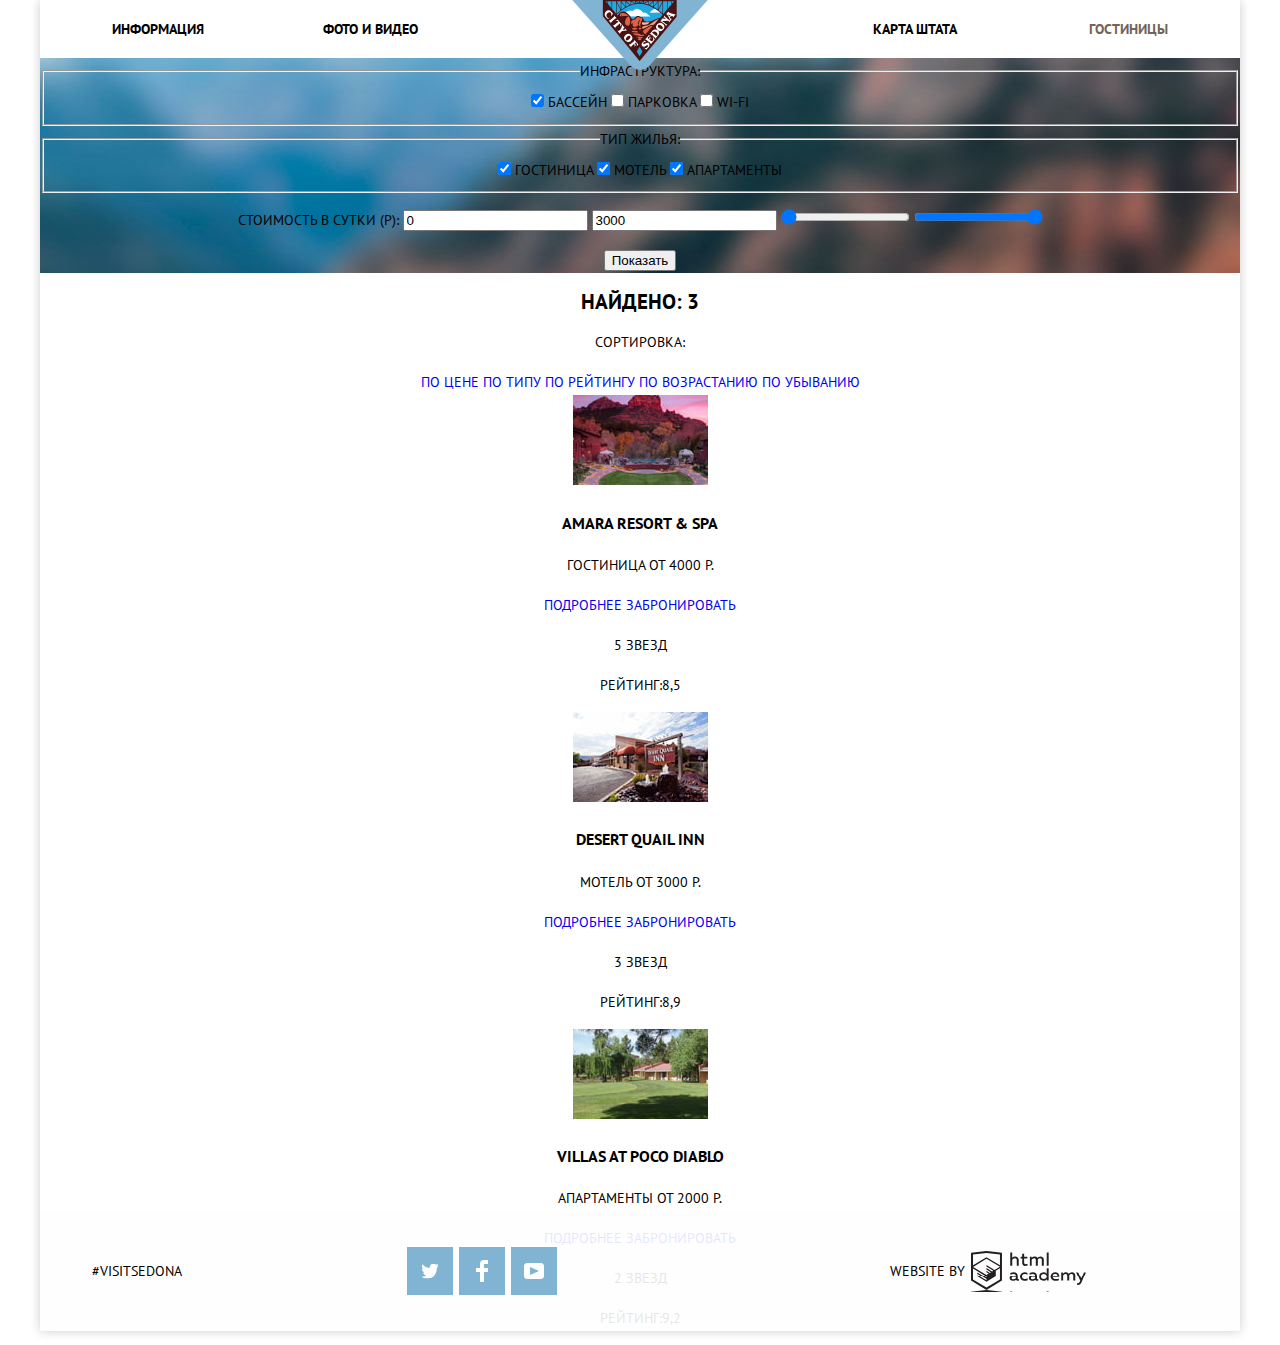
==== hotels.html @ 6f5b5935 "Раздел 4 Задание 29" ====
<!DOCTYPE html>
<html lang="ru">
	<head>
		<meta charset="utf-8">
		<title>HTML Academy: Седона</title>
		<link rel="stylesheet" type="text/css" href="css/normalize.css">
		<link rel="stylesheet" type="text/css" href="css/style.css">
		<link href="https://fonts.googleapis.com/css?family=PT+Sans:400,700&amp;subset=cyrillic" rel="stylesheet">
	</head>
	<body>
		<header class="header-main wrapper">
			<nav class="navigation-main">
				<a href="index.html" class="logo-main"><img src="img/logo.svg" width="138" height="70" alt="На главную"></a>
				
				<ul class="navigation-site">
					<li><a href="#">Информация</a></li>
					<li><a href="#">Фото и видео</a></li>
					<li><a href="#">Карта штата</a></li>
					<li class="navigation-site_active"><a>Гостиницы</a></li>
				</ul>
			</nav>
		</header>

		<main>
			<section class="filters">
				<h2 class="visually-hidden">Фильтры поиска гостиниц в Седоне</h2>
				<form action="https://echo.htmlacademy.ru">
					<fieldset>
						<legend>Инфраструктура:</legend>
						<label>
							<input type="checkbox" name="Pool" checked> 
							Бассейн
						</label>
						<label>
							<input type="checkbox" name="parking-area"> 
							Парковка
						</label>
						<label>
							<input type="checkbox" name="wi-fi"> 
							Wi-Fi
						</label>
					</fieldset>

					<fieldset>
						<legend>Тип жилья:</legend>
						<label>
							<input type="checkbox" name="hotel" checked> 
							Гостиница
						</label>
						<label>
							<input type="checkbox" name="motel" checked> 
							Мотель
						</label>
						<label>
							<input type="checkbox" name="apartments" checked> 
							Апартаменты
						</label>
					</fieldset>
					<p>
						<label>
							Стоимость в сутки (Р):
							<input type="text" value="0">
							<input type="text" value="3000">
							<input type="range" value="0">
							<input type="range" value="3000">
						</label>
					</p>
					<button class="btn btn-filter" type="submit">Показать</button>
				</form>
			</section>
		
			<section class="sorting">
				<h2>Найдено: <span>3</span></h2>

				<div class="sorting__title">
					<p>Сортировка:</p>
					<a class="btn-sort btn-sort_active" href="#">по цене</a>
					<a class="btn-sort" href="#">по типу</a>
					<a class="btn-sort" href="#">по рейтингу</a>
					<a class="btn-sort-dir btn-sort-dir_active" href="#">по возрастанию</a>
					<a class="btn-sort-dir" href="#">по убыванию</a>
				</div>
			</section>

			<section class="hotels">
				<h2 class="visually-hidden">Результат поиска гостиниц в Седоне</h2>

				<article class="hotels__item">
					<img src="img/hotel1.jpg" width="135" height="90" alt="Amara Resort & Spa">
					<div>
						<h3 class="hotels__name">Amara Resort &amp; Spa</h3>
						<p class="hotels__type-price">
							<span>Гостиница</span>
							<span>от 4000 р.</span>
						</p>
						<a class="btn btn-more" href="#">Подробнее</a>
						<a class="btn btn-reservation" href="#">Забронировать</a>
					</div>
					<div>
						<p class="hotel__stars hotel__stars_5">5 звезд</p>
						<p class="hotel__rating">Рейтинг:8,5</p>
					</div>
				</article>

				<article class="hotels__item">
					<img src="img/hotel2.jpg" width="135" height="90" alt="Desert Quail Inn">
					<div>
						<h3 class="hotels__name">Desert Quail Inn</h3>
						<p class="hotels__type-price">
							<span>Мотель</span>
							<span>от 3000 р.</span>
						</p>
						<a class="btn btn-more" href="#">Подробнее</a>
						<a class="btn btn-reservation" href="#">Забронировать</a>
					</div>
					<div>
						<p class="hotel__stars hotel__stars_3">3 звезд</p>
						<p class="hotel__rating">Рейтинг:8,9</p>
					</div>
				</article>

				<article class="hotels__item">
					<img src="img/hotel3.jpg" width="135" height="90" alt="Villas at Poco Diablo">
					<div>
						<h3 class="hotels__name">Villas at Poco Diablo</h3>
						<p class="hotels__type-price">
							<span>Апартаменты</span>
							<span>от 2000 р.</span>
						</p>
						<a class="btn btn-more" href="#">Подробнее</a>
						<a class="btn btn-reservation" href="#">Забронировать</a>
					</div>
					<div>
						<p class="hotel__stars hotel__stars_2">2 звезд</p>
						<p class="hotel__rating">Рейтинг:9,2</p>
					</div>
				</article>

			</section>

			<footer class="footer-main">
				
				<div class="hashtag">
					<p>#VisitSedona</p>
				</div>

				<div class="footer-socials">
					<a class="btn socials-btn socials-btn-tw" href="#">Twitter</a>
					<a class="btn socials-btn socials-btn-fb" href="#">Facebook</a>
					<a class="btn socials-btn socials-btn-yt" href="#">Youtube</a>
				</div>

				<div class="footer-copyright">
					<p>website by</p>
					<a href="https://htmlacademy.ru/intensive/htmlcss" target="_blank" title="HTML Academy">
					<!--<img src="img/logo-htmlacademy.svg" width="115" height="41" alt="HTML Academy">-->
					</a>
				</div>

			</footer>

		</main>
	</body>
</html>
---- css/style.css ----
/*НАЧАЛО - Раздел 3 Задание 23 Подготовка графики и текстовых стилей личного проекта*/
body {
	position: relative;
	margin: 0 auto;
	max-width: 1200px;
	min-width: 768px;

	box-shadow: 0px 0px 10px 0px rgba(0,0,0,0.2);
	background-color: #ffffff;
	color: #000000;	
	
	font-family: 'PT Sans', Arial, sans-serif;
	font-weight: normal;
	font-size: 14px;
	line-height: 26px;
	text-align: center;
	text-transform: uppercase;
}

a {
	text-decoration: none;
}

h1 {
	font-weight: bold;
	font-size: 21px;
	line-height: 26px;
}

h2 {
	font-weight: bold;
	font-size: 21px;
	line-height: 21px;
}

.visually-hidden {
	margin: 0;
	padding: 0;
	font-size: 0;
	line-height: 0;
	visibility: hidden;
}

/*КОНЕЦ - Раздел 3 Задание 23 Подготовка графики и текстовых стилей личного проекта*/

.wrapper {
	margin: 0;
	margin-left: 6%;	
	margin-right: 6%;
}

.navigation-main {
	position: relative;
	background-color: #ffffff;
	color: #000000;	
}

.logo-main img {
	position: absolute;
	width: 138px;
	height: 70px;
	left: 50%;
	transform: translate(-50%);
	z-index: 999;
}

.navigation-site {	
	display: flex;	
	flex-wrap: wrap;
	align-items: center;
	margin: 0;
	padding: 0;
	width: 100%;

	/*min-height: 56px; удалить*/
}
.navigation-site li {
	list-style: none;
	width: 20%;
	padding: 16px 0;
}

.navigation-site li:nth-child(4n+2) {
	margin-right: 20%;
}

.navigation-site li:nth-child(4n-3),
.navigation-site li:nth-child(4n+2) {
	text-align: left;
}
.navigation-site li:nth-child(4n+3),
.navigation-site li:nth-child(4n+4) {
	text-align: right;
}

.navigation-site a {
	color: #000000;
	font-family: 'PT Sans', Arial, sans-serif;
	font-weight: bold;
	font-size: 14px;
}

.navigation-site a:hover {
	color: #81b3d2;	
}
.navigation-site a:active {
	color: #000000;
	opacity: 0.3;
}

.navigation-site_active a,
.navigation-site_active a:hover,
.navigation-site_active a:active {
	color: #766357;
	opacity: 1;
}

.intro {
	position: relative;	
	background: url(../img/intro-border.png) no-repeat 50% 100%,
				#b6d0e4 url("../img/intro-bg.jpg") no-repeat 50% 0;
	background-size: 100%, cover;
	color: #000000;
	padding-top: 76px;
	padding-bottom: 81px;	

	/*min-height: 508px;*/
}
/*.intro::before {
	content: "";
	position: absolute;
	width: 100%;
	height: 57px;
	bottom: 0;
	left: 0;
	background: transparent url(../img/intro-border.png) round 0 50%;
}*/

.intro img {
	display: block;
	margin: 0 auto;
}

.intro img:nth-child(2) {
	width: 188px;
	height: 45px;
	margin-bottom: 11px;
}
.intro img:nth-child(3) {
	width: 256px;
	height: 30px;
	margin-bottom: 52px;
}
.intro img:nth-child(4) {
	width: 458px;
	height: 78px;
	margin-bottom: 56px;
}
.intro img:nth-child(5) {
	width: 296px;
	height: 80px;
}

.features {

}

.features__head {
	padding-top: 60px;
	padding-bottom: 50px;
}

.features__head h1 {
	margin: 0;	
	margin-bottom: 28px;	
	text-align: center;	
	
	font-family: 'PT Sans', Arial, sans-serif;
	font-weight: bold;
	font-size: 21px;
	line-height: 26px;
	text-transform: uppercase;
}

.features__head p {
	margin: 0;
	margin-bottom: 0;
	text-align: center;	
	
	font-family: 'PT Sans', Arial, sans-serif;
	font-weight: normal;
	font-size: 14px;
	line-height: 26px;
	text-transform: uppercase;
}

.features__item {
	display: flex;
	justify-content: space-between;

	/*min-height: 256px; /*удалить*/
}

.features__title {
	position: relative;

	padding-top: 45px;
	padding-bottom: 35px;
}

.features__title h2 {
	margin: 0;
	margin-bottom: 24px;
	padding-left: 25%;
	padding-right: 25%;

	text-align: center;	
	
	font-family: 'PT Sans', Arial, sans-serif;
	font-weight: bold;
	font-size: 21px;
	line-height: 21px;
	text-transform: uppercase;
}

.features__title p {
	margin: 0;
	margin-bottom: 24px;
	padding-left: 10%;
	padding-right: 10%;
	
	text-align: center;	
	
	font-family: 'PT Sans', Arial, sans-serif;
	font-weight: normal;
	font-size: 14px;
	line-height: 21px;
	text-transform: uppercase;
}

.features__title_blue {
	background-color: #81b3d2;
	color: #ffffff;
}

.features__title_white {
	padding-top: 164px;	
	padding-bottom: 55px;	
	background-color: #ffffff;
	color: #000000;
}

.features__title_white::before {
	content: "";
	position: absolute;	
	left: 50%;

	color: #ffffff;
	transform: translate(-50%);
}

.features__title_white:nth-child(1)::before {
	width: 75px;
	height: 72px;
	top: 60px;

	background: #ffffff url("../img/icon-features-2_1.svg") no-repeat 0 0;
}

.features__title_white:nth-child(2)::before {
	width: 74px;
	height: 70px;
	top: 61px;	

	background: #ffffff url("../img/icon-features-2_2.svg") no-repeat 0 0;
}

.features__title_white:nth-child(3)::before {
	width: 64px;
	height: 76px;
	top: 56px;	

	background: #ffffff url("../img/icon-features-2_3.svg") no-repeat 0 0;
}

.features__item_grey {
	background-color: #eeeeee;
	color: #000000;
}

.features__title_grey {	
	background-color: #eeeeee;
	color: #000000;
}

.features__item:nth-child(2) .features__img {
	background: #b6d0e4 url("../img/features1.jpg") no-repeat 0 50%;	
	background-size: cover;
}
.features__item:nth-child(4) .features__img {
	background: #b6d0e4 url("../img/features3.jpg") no-repeat 0 50%;	
	background-size: cover;
}

.col-x1 {
	width: 33.33%
}

.col-x2 {
	width: 67%
}

.search-form-title {
	margin: 0;
	padding-top: 55px;

	text-align: center;	
}

.search-form-title b {
	display: block;
	margin: 0;
	margin-bottom: 30px;	
	
	font-family: 'PT Sans', Arial, sans-serif;
	font-weight: bold;
	font-size: 30px;
	line-height: 36px;
	text-transform: uppercase;
}

.search-form-title p {
	margin: 0;
	margin-bottom: 60px;
	
	font-family: 'PT Sans', Arial, sans-serif;
	font-weight: normal;
	font-size: 14px;
	line-height: 24px;
	text-transform: uppercase;
}

.btn-search-form {
	display: inline-block;	
	
	background-color: #766357;
	color: #ffffff;
	text-decoration: none;
	text-align: center;

	margin: 0 auto;
	padding: 30px 140px;
	
	font-family: 'PT Sans', Arial, sans-serif;
	font-weight: bold;
	font-size: 21px;
	line-height: 26px;
	text-transform: uppercase;
}

.btn-search-form:hover {
	background-color: #604e43;
}

.btn-search-form:active {
	background-color: #503e33;
	color: rgba(255, 255, 255, 0.3);
}

.search-form {
	box-sizing: border-box;
	width: 568px;
	height: 395px;

	background-color: #cbdda9;

	margin: 0 auto;
	padding: 55px;
}

.search-form fieldset {
	margin: 0;
	padding: 0;
	border: none;
}

.search-form label {
	font-family: 'PT Sans', Arial, sans-serif;
	font-weight: bold;
	font-size: 14px;
	line-height: 26px;
	text-transform: uppercase;
	text-align: left;
}

.search-form input {
	font-family: 'PT Sans', Arial, sans-serif;
	font-weight: bold;
	font-size: 14px;
	line-height: 26px;
	text-transform: uppercase;
	text-align: left;
	
	background-color: #f2f2f2;
	border: 2px solid #f2f2f2;
}

.search-form input:hover {
	background-color: #ebebeb;
	border: 2px solid #ebebeb;
}

.search-form input:focus {
	background-color: #ffffff;
	border: 2px solid #f2f2f2;
}
.search-form input:hover + .search-form__btn-calendar {
	background-color: #ebebeb;
}

.search-form input:focus + .search-form__btn-calendar {
	background-color: #ffffff;
}

.search-form .search-form__data {
	margin-bottom: 1px;

	vertical-align: middle;	
	text-align: left;
}

/*-----через FLEX-----НАЧАЛО-----
.search-form__data label {
	display: flex;
	justify-content: space-between;
	align-items: center;
	
	margin-bottom: 29px;
}

/*Обертка для текста в label*//*
.search-form__data span {
	width: 25%;
}

.search-form__data input {
	box-sizing: border-box;
	padding: 4px;
	padding-right: 36px;
	width: 75%;
	background: #f2f2f2 url("../img/calendar.svg") no-repeat 310px 50%;
}
-----через FLEX-----КОНЕЦ-----*/

.search-form__data label {
	display: inline-block;
	box-sizing: border-box;

	width: 112px;
	
	margin-bottom: 29px;
}

.search-form__data .search-form__input {
	display: inline-block;
	position: relative;
	margin: 0;
	padding: 0;
}

.search-form__data input {
	display: inline-block;
	box-sizing: border-box;
	padding: 4px;
	padding-left: 13px;
	padding-right: 36px;
	width: 342px;
}

.search-form__btn-calendar {
	position: absolute;
	width: 36px;
	height: 36px;
	top: 1px;
	right: 1px;	
	background: #f2f2f2 url("../img/calendar.svg") no-repeat 8px 8px;
	font-size: 0;
	line-height: 0;
	border: 0;
}

.search-form__btn-calendar:hover {
	background: #f2f2f2 url("../img/calendar_hover.svg") no-repeat 8px 8px;
}

.search-form__btn-calendar:active {
	background: #f2f2f2 url("../img/calendar_active.svg") no-repeat 8px 8px;
}

.search-form .search-form__passenger {
	vertical-align: middle;	
	text-align: left;
	
	margin-bottom: 54px;
}

.search-form__passenger label {
	display: inline-block;
	box-sizing: border-box;
	width: 112px;
}

.search-form__passenger input {
	box-sizing: border-box;
	padding: 4px;
	width: 38px;
	text-align: center;
	padding-right: 4px;
	padding-left: 4px;
}

.search-form__passenger .search-form__input {
	display: inline-flex;
	justify-content: center;
	align-items: flex-start;	
}

.search-form__btn-passenger {
	position: relative;
	width: 38px;
	height: 38px;
	text-align: center;
	font-size: 0;
	line-height: 0;
	border: 0;
	background-color: #f2f2f2;
}

.search-form__btn-passenger_less {
	/*top: 1px;
	left: 1px;*/
}

.search-form__btn-passenger_more {
	/*top: 1px;
	right: 1px;*/
}


.search-form__btn-passenger_less::before {
	content: "";
	position: absolute;
	width: 14px;
	height: 3px;
	top: 50%;
	left: 50%;
	transform: translate(-50%, -50%);
	
	background-color: #a9a9a9;
}
.search-form__btn-passenger_more::before {
	content: "";
	position: absolute;
	width: 12px;
	height: 3px;
	top: 50%;
	left: 50%;
	transform: translate(-50%, -50%);
	
	background-color: #a9a9a9;
}

.search-form__btn-passenger_more::after {
	content: "";
	position: absolute;
	width: 3px;
	height: 12px;
	top: 50%;
	left: 50%;
	transform: translate(-50%, -50%);
	
	background-color: #a9a9a9;
}

.search-form__btn-passenger_more:hover {
	background-color: #ebebeb;
}

.search-form__btn-passenger_more:hover::before,
.search-form__btn-passenger_more:hover::after {	
	background-color: #000000;
}

.search-form__btn-passenger_less:hover {
	background-color: #ebebeb;
}

.search-form__btn-passenger_less:hover::before {
	background-color: #000000;
}

.search-form__btn-passenger_more:active::before,
.search-form__btn-passenger_more:active::after {
	background-color: #81b3d2;
}
.search-form__btn-passenger_less:active::before {
	background-color: #81b3d2;
}

/**
.search-form__input .search-form__btn-passenger:nth-child(2) {
	top: 0;
	left: 0;
}

.search-form__input .search-form__btn-passenger:nth-child(3) {
	top: 0;
	right: 0;
}**/

.search-form__passenger label:nth-child(3) {
	padding-left: 50px;
	width: 106px;
}

.btn-form {
	font-family: 'PT Sans', Arial, sans-serif;
	font-weight: bold;
	font-size: 21px;
	line-height: 26px;
	text-transform: uppercase;
	text-align: center;

	border: none;

	padding: 16px;
	width: 100%;

	background-color: #81b3d2;
	color: #ffffff;
}

.btn-form:hover {
	background-color: #669ec0;
}

.btn-form:active {
	background-color: #5496bd;
	color: rgba(255, 255, 255, 0.3);
}

.map img {
	display: block;
	width: 1200px;
	height: 593px;
	text-align: center;
	
}

/*
.map-img::before {
	content: "";
	position: absolute;
	top: 0;
	left: 0;
	width: 100%;
	height: 593px;
	background: #ffffff url("../img/map.jpg") no-repeat 50% 0;
	background-size: cover;	
}*/

.footer-main {
	position: absolute;
	bottom: 0;
	background-color: rgba(254,254,254,0.9);
	width: 100%;
	height: 120px;

	display: flex;
	flex-direction: row;
	justify-content: space-between;
	align-items: center;

}

.footer-main div {
	margin: 0 auto;
	text-align: center;
}

.footer-hashtag {
	font-family: 'PT Sans', Arial, sans-serif;
	font-weight: bold;
	font-size: 21px;
	line-height: 26px;
	text-transform: uppercase;

	width: 33.33%;	
}

.footer-socials {
	display: flex;
	flex-direction: row;
	justify-content: center;
	align-items: center;

	width: 33.33%;
	font-size: 0;
	line-height: 0;
}

.socials-btn {
	position: relative;
	width: 46px;
	height: 48px;
	margin-right: 6px;
	background-color: #81b3d2;
}

.socials-btn:hover {
	background-color: #669ec0;
}
.socials-btn:active {
	background-color: #5496bd;
}
.socials-btn:active::before {
	opacity: 0.3;
}

.socials-btn::before {
	content: "";
	position: absolute;
	top: 50%;
	left: 50%;
	transform: translate(-50%, -50%);	
}

.socials-btn-tw::before {
	width: 17px;
	height: 15px;
	background: url('../img/icon-tw.svg');
}
.socials-btn-fb::before {
	width: 12px;
	height: 22px;
	background: url('../img/icon-fb.svg');
}
.socials-btn-yt::before {
	width: 20px;
	height: 16px;
	background: url('../img/icon-yt.svg');
}

.footer-copyright {
	display: flex;
	flex-direction: row;
	justify-content: center;
	align-items: center;
	width: 33.33%;
}

.footer-copyright p {
	margin-right: 6px;

}

.footer-copyright a {
	position: relative;
	width: 115px;
	height: 41px;
}

.footer-copyright a::before {
	content: "";
	position: absolute;
	width: 115px;
	height: 41px;
	top: 0;
	left: 0;
	background: url('../img/logo-htmlacademy.svg');
}
.footer-copyright a:hover::before {
	background: url('../img/logo-htmlacademy_hover.svg');
}

.footer-copyright a:active::before {
	background: url('../img/logo-htmlacademy_active.svg');
}

/*--------------------------------НАЧАЛО HOTEL----------------------------*/
.filters {
	background: url('../img/filters-bg.jpg') no-repeat 0 50%;
	background-size: cover;
}
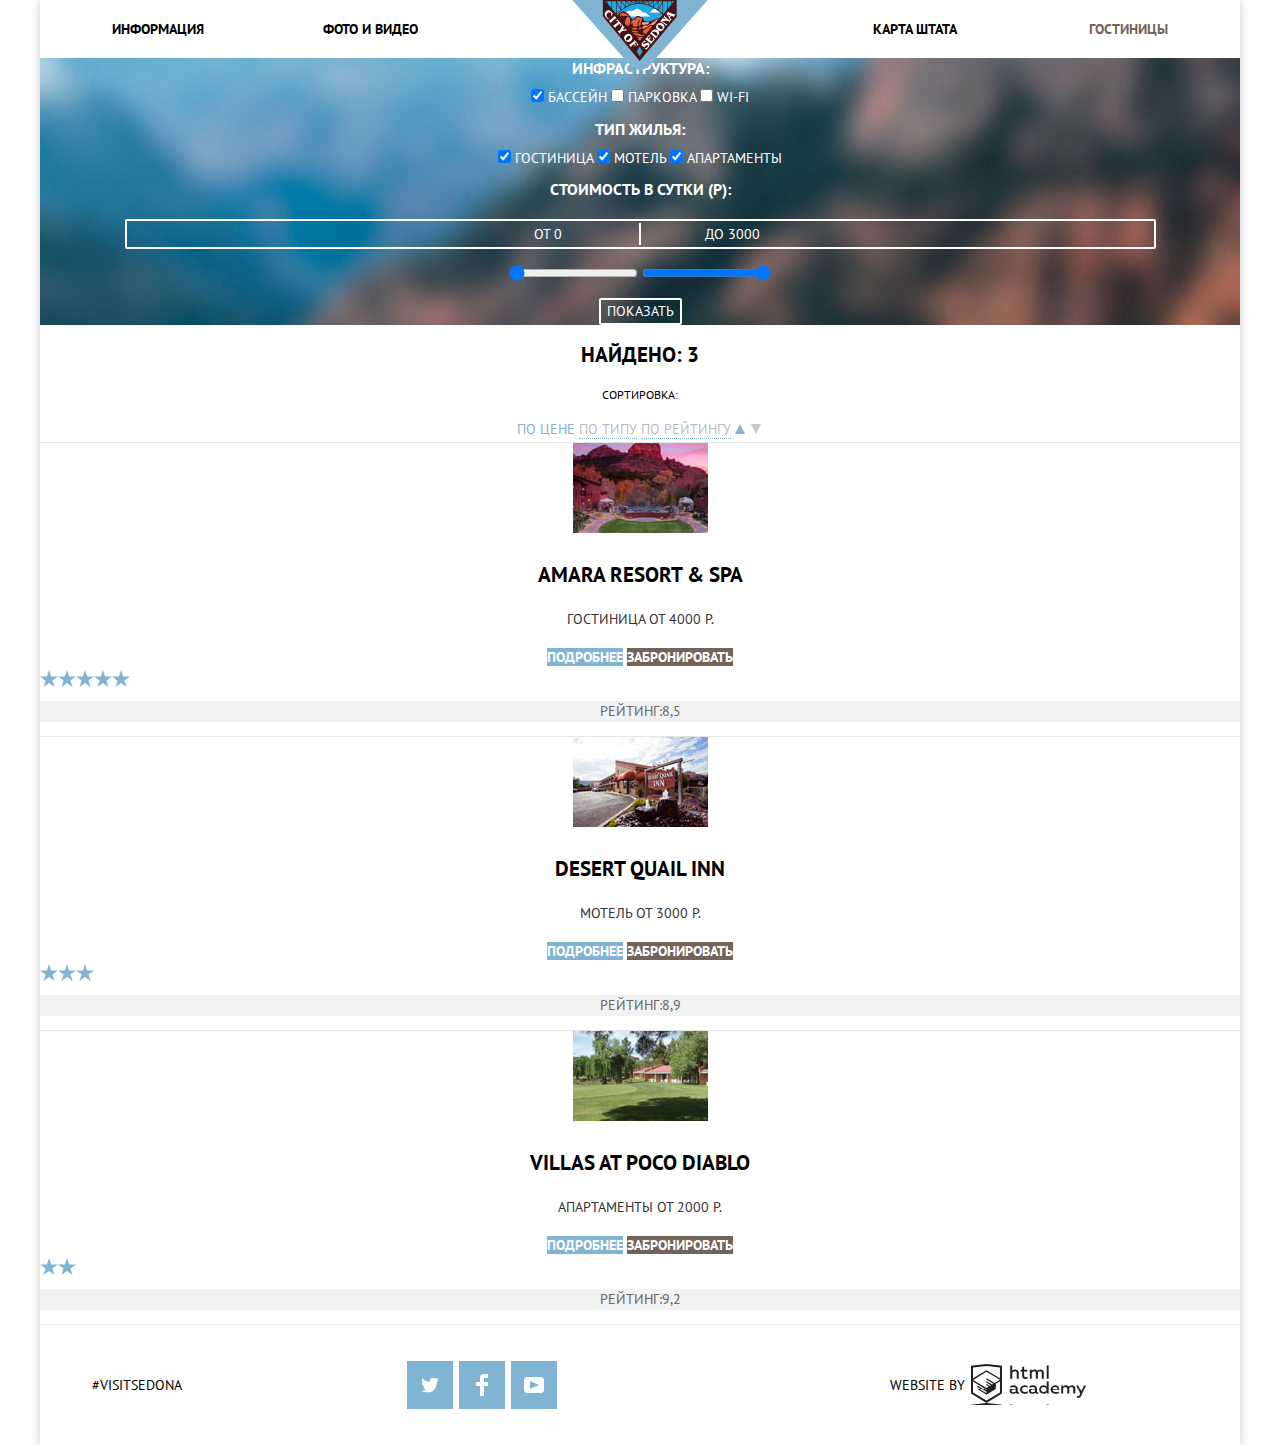
==== commit d6c62f67: "Раздел 5 Задание 35" ====
--- a/hotels.html
+++ b/hotels.html
@@ -24,11 +24,11 @@
 		<main>
 			<section class="filters">
 				<h2 class="visually-hidden">Фильтры поиска гостиниц в Седоне</h2>
-				<form action="https://echo.htmlacademy.ru">
+				<form action="https://echo.htmlacademy.ru" class="wrapper">
 					<fieldset>
-						<legend>Инфраструктура:</legend>
+						<legend class="filters__title">Инфраструктура:</legend>
 						<label>
-							<input type="checkbox" name="Pool" checked> 
+							<input type="checkbox" name="pool" checked> 
 							Бассейн
 						</label>
 						<label>
@@ -42,7 +42,7 @@
 					</fieldset>
 
 					<fieldset>
-						<legend>Тип жилья:</legend>
+						<legend class="filters__title">Тип жилья:</legend>
 						<label>
 							<input type="checkbox" name="hotel" checked> 
 							Гостиница
@@ -56,15 +56,17 @@
 							Апартаменты
 						</label>
 					</fieldset>
-					<p>
-						<label>
-							Стоимость в сутки (Р):
-							<input type="text" value="0">
-							<input type="text" value="3000">
+
+					<fieldset>
+						<legend class="filters__title">Стоимость в сутки (Р):</legend>
+							<p class="filters__price">
+								<input type="text" name="price-min" placeholder="от 0" pattern="^[ 0-9]+$">
+								<input type="text" name="price-max" placeholder="до 3000" pattern="^[ 0-9]+$">
+							</p>
 							<input type="range" value="0">
 							<input type="range" value="3000">
-						</label>
-					</p>
+						</legend>
+					</fieldset>
 					<button class="btn btn-filter" type="submit">Показать</button>
 				</form>
 			</section>
@@ -72,8 +74,8 @@
 			<section class="sorting">
 				<h2>Найдено: <span>3</span></h2>
 
-				<div class="sorting__title">
-					<p>Сортировка:</p>
+				<div class="sorting__filters">
+					<h3>Сортировка:</h3>
 					<a class="btn-sort btn-sort_active" href="#">по цене</a>
 					<a class="btn-sort" href="#">по типу</a>
 					<a class="btn-sort" href="#">по рейтингу</a>
@@ -88,7 +90,7 @@
 				<article class="hotels__item">
 					<img src="img/hotel1.jpg" width="135" height="90" alt="Amara Resort & Spa">
 					<div>
-						<h3 class="hotels__name">Amara Resort &amp; Spa</h3>
+						<h3>Amara Resort &amp; Spa</h3>
 						<p class="hotels__type-price">
 							<span>Гостиница</span>
 							<span>от 4000 р.</span>
--- a/css/style.css
+++ b/css/style.css
@@ -1,83 +1,87 @@
-/*НАЧАЛО - Раздел 3 Задание 23 Подготовка графики и текстовых стилей личного проекта*/
 body {
 	position: relative;
 	margin: 0 auto;
 	max-width: 1200px;
 	min-width: 768px;
 
-	box-shadow: 0px 0px 10px 0px rgba(0,0,0,0.2);
-	background-color: #ffffff;
-	color: #000000;	
-	
 	font-family: 'PT Sans', Arial, sans-serif;
 	font-weight: normal;
 	font-size: 14px;
 	line-height: 26px;
 	text-align: center;
 	text-transform: uppercase;
+	color: #000000;
+
+	box-shadow: 0px 0px 10px 0px rgba(0,0,0,0.2);
+	background-color: #ffffff;
 }
 
 a {
 	text-decoration: none;
 }
 
-h1 {
-	font-weight: bold;
-	font-size: 21px;
-	line-height: 26px;
-}
-
-h2 {
-	font-weight: bold;
-	font-size: 21px;
-	line-height: 21px;
+.btn {	
+	background-color: #81b3d2;
+
+	cursor: pointer;
+}
+
+.btn:hover,
+.btn:focus {
+	background-color: #669ec0;
+}
+
+.btn:active {
+	color: rgba(255, 255, 255, 0.3);
+
+	background-color: #5496bd;
 }
 
 .visually-hidden {
-	margin: 0;
-	padding: 0;
-	font-size: 0;
-	line-height: 0;
-	visibility: hidden;
-}
-
-/*КОНЕЦ - Раздел 3 Задание 23 Подготовка графики и текстовых стилей личного проекта*/
+	position: absolute;
+	overflow: hidden;
+	clip: rect(0 0 0 0);
+	height: 1px; width: 1px;
+	margin: -1px; padding: 0; border: 0;
+}
 
 .wrapper {
 	margin: 0;
-	margin-left: 6%;	
+	margin-left: 6%;
 	margin-right: 6%;
 }
 
 .navigation-main {
 	position: relative;
+	color: #000000;
 	background-color: #ffffff;
-	color: #000000;	
 }
 
 .logo-main img {
 	position: absolute;
+	left: 50%;
+	z-index: 999;
+
 	width: 138px;
 	height: 70px;
-	left: 50%;
+
 	transform: translate(-50%);
-	z-index: 999;
-}
-
-.navigation-site {	
-	display: flex;	
+}
+
+.navigation-site {
+	display: flex;
 	flex-wrap: wrap;
 	align-items: center;
 	margin: 0;
 	padding: 0;
 	width: 100%;
-
-	/*min-height: 56px; удалить*/
-}
+}
+
 .navigation-site li {
+	padding: 16px 0;
+	width: 20%;
+
 	list-style: none;
-	width: 20%;
-	padding: 16px 0;
 }
 
 .navigation-site li:nth-child(4n+2) {
@@ -88,19 +92,21 @@
 .navigation-site li:nth-child(4n+2) {
 	text-align: left;
 }
+
 .navigation-site li:nth-child(4n+3),
 .navigation-site li:nth-child(4n+4) {
 	text-align: right;
 }
 
 .navigation-site a {
-	color: #000000;
 	font-family: 'PT Sans', Arial, sans-serif;
-	font-weight: bold;
-	font-size: 14px;
-}
-
-.navigation-site a:hover {
+	font-size: 14px;
+	font-weight: bold;
+	color: #000000;
+}
+
+.navigation-site a:hover,
+.navigation-site a:focus {
 	color: #81b3d2;	
 }
 .navigation-site a:active {
@@ -116,25 +122,16 @@
 }
 
 .intro {
-	position: relative;	
+	position: relative;
+	padding-top: 76px;
+	padding-bottom: 81px;
+
+	color: #000000;
+
 	background: url(../img/intro-border.png) no-repeat 50% 100%,
 				#b6d0e4 url("../img/intro-bg.jpg") no-repeat 50% 0;
 	background-size: 100%, cover;
-	color: #000000;
-	padding-top: 76px;
-	padding-bottom: 81px;	
-
-	/*min-height: 508px;*/
-}
-/*.intro::before {
-	content: "";
-	position: absolute;
-	width: 100%;
-	height: 57px;
-	bottom: 0;
-	left: 0;
-	background: transparent url(../img/intro-border.png) round 0 50%;
-}*/
+}
 
 .intro img {
 	display: block;
@@ -142,19 +139,19 @@
 }
 
 .intro img:nth-child(2) {
+	margin-bottom: 11px;
 	width: 188px;
 	height: 45px;
-	margin-bottom: 11px;
 }
 .intro img:nth-child(3) {
+	margin-bottom: 52px;
 	width: 256px;
 	height: 30px;
-	margin-bottom: 52px;
 }
 .intro img:nth-child(4) {
+	margin-bottom: 56px;
 	width: 458px;
 	height: 78px;
-	margin-bottom: 56px;
 }
 .intro img:nth-child(5) {
 	width: 296px;
@@ -162,7 +159,9 @@
 }
 
 .features {
-
+	color: #000000;
+
+	background-color: #ffffff;
 }
 
 .features__head {
@@ -171,34 +170,29 @@
 }
 
 .features__head h1 {
-	margin: 0;	
-	margin-bottom: 28px;	
-	text-align: center;	
-	
-	font-family: 'PT Sans', Arial, sans-serif;
+	margin: 0;
+	margin-bottom: 28px;
+	
 	font-weight: bold;
 	font-size: 21px;
 	line-height: 26px;
-	text-transform: uppercase;
 }
 
 .features__head p {
 	margin: 0;
-	margin-bottom: 0;
-	text-align: center;	
-	
-	font-family: 'PT Sans', Arial, sans-serif;
-	font-weight: normal;
-	font-size: 14px;
-	line-height: 26px;
-	text-transform: uppercase;
 }
 
 .features__item {
 	display: flex;
 	justify-content: space-between;
-
-	/*min-height: 256px; /*удалить*/
+}
+
+.col-x1 {
+	width: 33.33%
+}
+
+.col-x2 {
+	width: 67%
 }
 
 .features__title {
@@ -214,13 +208,9 @@
 	padding-left: 25%;
 	padding-right: 25%;
 
-	text-align: center;	
-	
-	font-family: 'PT Sans', Arial, sans-serif;
 	font-weight: bold;
 	font-size: 21px;
 	line-height: 21px;
-	text-transform: uppercase;
 }
 
 .features__title p {
@@ -229,98 +219,97 @@
 	padding-left: 10%;
 	padding-right: 10%;
 	
-	text-align: center;	
-	
-	font-family: 'PT Sans', Arial, sans-serif;
 	font-weight: normal;
 	font-size: 14px;
 	line-height: 21px;
-	text-transform: uppercase;
 }
 
 .features__title_blue {
+	color: #ffffff;
+
 	background-color: #81b3d2;
-	color: #ffffff;
 }
 
 .features__title_white {
-	padding-top: 164px;	
-	padding-bottom: 55px;	
+	padding-top: 164px;
+	padding-bottom: 55px;
+
+	color: #000000;
+
 	background-color: #ffffff;
-	color: #000000;
 }
 
 .features__title_white::before {
 	content: "";
-	position: absolute;	
+	position: absolute;
 	left: 50%;
 
 	color: #ffffff;
+
 	transform: translate(-50%);
 }
 
 .features__title_white:nth-child(1)::before {
+	top: 60px;
+
 	width: 75px;
 	height: 72px;
-	top: 60px;
 
 	background: #ffffff url("../img/icon-features-2_1.svg") no-repeat 0 0;
 }
 
 .features__title_white:nth-child(2)::before {
+	top: 61px;
+
 	width: 74px;
 	height: 70px;
-	top: 61px;	
 
 	background: #ffffff url("../img/icon-features-2_2.svg") no-repeat 0 0;
 }
 
 .features__title_white:nth-child(3)::before {
+	top: 56px;
+	
 	width: 64px;
 	height: 76px;
-	top: 56px;	
 
 	background: #ffffff url("../img/icon-features-2_3.svg") no-repeat 0 0;
 }
 
 .features__item_grey {
+	color: #000000;
+	
 	background-color: #eeeeee;
-	color: #000000;
-}
-
-.features__title_grey {	
+}
+
+.features__title_grey {
+	color: #000000;
+	
 	background-color: #eeeeee;
-	color: #000000;
 }
 
 .features__item:nth-child(2) .features__img {
-	background: #b6d0e4 url("../img/features1.jpg") no-repeat 0 50%;	
+	background: #b6d0e4 url("../img/features1.jpg") no-repeat 0 50%;
 	background-size: cover;
 }
 .features__item:nth-child(4) .features__img {
-	background: #b6d0e4 url("../img/features3.jpg") no-repeat 0 50%;	
+	background: #b6d0e4 url("../img/features3.jpg") no-repeat 0 50%;
 	background-size: cover;
 }
 
-.col-x1 {
-	width: 33.33%
-}
-
-.col-x2 {
-	width: 67%
-}
-
 .search-form-title {
 	margin: 0;
 	padding-top: 55px;
 
-	text-align: center;	
+	color: #000000;
+	
+	background-color: #ffffff;
 }
 
 .search-form-title b {
 	display: block;
 	margin: 0;
-	margin-bottom: 30px;	
+	margin-bottom: 30px;
 	
 	font-family: 'PT Sans', Arial, sans-serif;
 	font-weight: bold;
@@ -333,49 +322,43 @@
 	margin: 0;
 	margin-bottom: 60px;
 	
-	font-family: 'PT Sans', Arial, sans-serif;
-	font-weight: normal;
 	font-size: 14px;
 	line-height: 24px;
-	text-transform: uppercase;
 }
 
 .btn-search-form {
-	display: inline-block;	
-	
-	background-color: #766357;
-	color: #ffffff;
-	text-decoration: none;
-	text-align: center;
-
+	display: inline-block;
 	margin: 0 auto;
 	padding: 30px 140px;
 	
-	font-family: 'PT Sans', Arial, sans-serif;
 	font-weight: bold;
 	font-size: 21px;
 	line-height: 26px;
-	text-transform: uppercase;
-}
-
-.btn-search-form:hover {
+	color: #ffffff;
+	text-align: center;
+
+	text-decoration: none;
+	background-color: #766357;
+}
+
+.btn-search-form:hover,
+.btn-search-form:focus {
 	background-color: #604e43;
 }
 
 .btn-search-form:active {
+	color: rgba(255, 255, 255, 0.3);
+
 	background-color: #503e33;
-	color: rgba(255, 255, 255, 0.3);
 }
 
 .search-form {
-	box-sizing: border-box;
-	width: 568px;
-	height: 395px;
-
-	background-color: #cbdda9;
-
 	margin: 0 auto;
 	padding: 55px;
+	width: 458px;
+	height: 285px;
+
+	background-color: #cbdda9;
 }
 
 .search-form fieldset {
@@ -385,21 +368,19 @@
 }
 
 .search-form label {
+	display: inline-block;
+
+	font-weight: bold;
+	text-align: left;
+}
+
+.search-form input {
 	font-family: 'PT Sans', Arial, sans-serif;
 	font-weight: bold;
 	font-size: 14px;
 	line-height: 26px;
 	text-transform: uppercase;
 	text-align: left;
-}
-
-.search-form input {
-	font-family: 'PT Sans', Arial, sans-serif;
-	font-weight: bold;
-	font-size: 14px;
-	line-height: 26px;
-	text-transform: uppercase;
-	text-align: left;
 	
 	background-color: #f2f2f2;
 	border: 2px solid #f2f2f2;
@@ -413,20 +394,6 @@
 .search-form input:focus {
 	background-color: #ffffff;
 	border: 2px solid #f2f2f2;
-}
-.search-form input:hover + .search-form__btn-calendar {
-	background-color: #ebebeb;
-}
-
-.search-form input:focus + .search-form__btn-calendar {
-	background-color: #ffffff;
-}
-
-.search-form .search-form__data {
-	margin-bottom: 1px;
-
-	vertical-align: middle;	
-	text-align: left;
 }
 
 /*-----через FLEX-----НАЧАЛО-----
@@ -452,44 +419,50 @@
 }
 -----через FLEX-----КОНЕЦ-----*/
 
+.search-form .search-form__data {
+	margin-bottom: 1px;
+}
+
 .search-form__data label {
+	margin-bottom: 29px;
+
+	width: 112px;
+}
+
+.search-form__data .search-form__input {
+	position: relative;
+	margin: 0;
+	padding: 0;
+	
 	display: inline-block;
-	box-sizing: border-box;
-
-	width: 112px;
-	
-	margin-bottom: 29px;
-}
-
-.search-form__data .search-form__input {
-	display: inline-block;
-	position: relative;
-	margin: 0;
-	padding: 0;
 }
 
 .search-form__data input {
-	display: inline-block;
-	box-sizing: border-box;
 	padding: 4px;
 	padding-left: 13px;
 	padding-right: 36px;
-	width: 342px;
+
+	display: inline-block;
+	width: 289px;
 }
 
 .search-form__btn-calendar {
 	position: absolute;
+	top: 1px;
+	right: 1px;
+
 	width: 36px;
 	height: 36px;
-	top: 1px;
-	right: 1px;	
-	background: #f2f2f2 url("../img/calendar.svg") no-repeat 8px 8px;
+
 	font-size: 0;
 	line-height: 0;
+		
+	background: #f2f2f2 url("../img/calendar.svg") no-repeat 8px 8px;
 	border: 0;
 }
 
-.search-form__btn-calendar:hover {
+.search-form__btn-calendar:hover,
+.search-form__btn-calendar:focus {
 	background: #f2f2f2 url("../img/calendar_hover.svg") no-repeat 8px 8px;
 }
 
@@ -497,17 +470,28 @@
 	background: #f2f2f2 url("../img/calendar_active.svg") no-repeat 8px 8px;
 }
 
+.search-form input:hover + .search-form__btn-calendar {
+	background-color: #ebebeb;
+}
+
+.search-form input:focus + .search-form__btn-calendar {
+	background-color: #ffffff;
+}
+
 .search-form .search-form__passenger {
-	vertical-align: middle;	
-	text-align: left;
-	
 	margin-bottom: 54px;
 }
 
 .search-form__passenger label {
-	display: inline-block;
 	box-sizing: border-box;
 	width: 112px;
+
+	vertical-align: middle;
+}
+
+.search-form__passenger label:nth-child(3) {
+	padding-left: 50px;
+	width: 106px;
 }
 
 .search-form__passenger input {
@@ -582,20 +566,25 @@
 	background-color: #a9a9a9;
 }
 
-.search-form__btn-passenger_more:hover {
+.search-form__btn-passenger_more:hover,
+.search-form__btn-passenger_more:focus {
 	background-color: #ebebeb;
 }
 
 .search-form__btn-passenger_more:hover::before,
-.search-form__btn-passenger_more:hover::after {	
+.search-form__btn-passenger_more:hover::after,
+.search-form__btn-passenger_more:focus::before,
+.search-form__btn-passenger_more:focus::after {	
 	background-color: #000000;
 }
 
-.search-form__btn-passenger_less:hover {
+.search-form__btn-passenger_less:hover,
+.search-form__btn-passenger_less:focus {
 	background-color: #ebebeb;
 }
 
-.search-form__btn-passenger_less:hover::before {
+.search-form__btn-passenger_less:hover::before,
+.search-form__btn-passenger_less:focus::before {
 	background-color: #000000;
 }
 
@@ -607,54 +596,40 @@
 	background-color: #81b3d2;
 }
 
-/**
-.search-form__input .search-form__btn-passenger:nth-child(2) {
-	top: 0;
-	left: 0;
-}
-
-.search-form__input .search-form__btn-passenger:nth-child(3) {
-	top: 0;
-	right: 0;
-}**/
-
-.search-form__passenger label:nth-child(3) {
-	padding-left: 50px;
-	width: 106px;
-}
-
 .btn-form {
+	padding: 16px;
+
+	width: 100%;
+
 	font-family: 'PT Sans', Arial, sans-serif;
 	font-weight: bold;
 	font-size: 21px;
 	line-height: 26px;
 	text-transform: uppercase;
 	text-align: center;
-
+	color: #ffffff;
+
+	background-color: #81b3d2;
 	border: none;
-
-	padding: 16px;
-	width: 100%;
-
-	background-color: #81b3d2;
-	color: #ffffff;
-}
-
-.btn-form:hover {
+}
+
+/*.btn-form:hover,
+.btn-form:focus {
 	background-color: #669ec0;
 }
 
 .btn-form:active {
+	color: rgba(255, 255, 255, 0.3);
+
 	background-color: #5496bd;
-	color: rgba(255, 255, 255, 0.3);
-}
+}*/
 
 .map img {
 	display: block;
 	width: 1200px;
 	height: 593px;
+
 	text-align: center;
-	
 }
 
 /*
@@ -670,32 +645,36 @@
 }*/
 
 .footer-main {
-	position: absolute;
 	bottom: 0;
-	background-color: rgba(254,254,254,0.9);
-	width: 100%;
-	height: 120px;
 
 	display: flex;
 	flex-direction: row;
 	justify-content: space-between;
 	align-items: center;
-
+	width: 100%;
+	height: 120px;
+
+	color: #000000;
+
+	background-color: rgba(254,254,254,0.9);
+}
+
+.footer-index {
+	position: absolute;
 }
 
 .footer-main div {
 	margin: 0 auto;
+
 	text-align: center;
 }
 
 .footer-hashtag {
-	font-family: 'PT Sans', Arial, sans-serif;
+	width: 33.33%;
+
 	font-weight: bold;
 	font-size: 21px;
 	line-height: 26px;
-	text-transform: uppercase;
-
-	width: 33.33%;	
 }
 
 .footer-socials {
@@ -703,26 +682,31 @@
 	flex-direction: row;
 	justify-content: center;
 	align-items: center;
-
 	width: 33.33%;
+	
 	font-size: 0;
 	line-height: 0;
 }
 
 .socials-btn {
 	position: relative;
+	margin-right: 6px;
+
 	width: 46px;
 	height: 48px;
-	margin-right: 6px;
+	
 	background-color: #81b3d2;
 }
 
-.socials-btn:hover {
+/*.socials-btn:hover,
+.socials-btn:focus {
 	background-color: #669ec0;
 }
+
 .socials-btn:active {
 	background-color: #5496bd;
-}
+}*/
+
 .socials-btn:active::before {
 	opacity: 0.3;
 }
@@ -732,22 +716,26 @@
 	position: absolute;
 	top: 50%;
 	left: 50%;
-	transform: translate(-50%, -50%);	
+
+	transform: translate(-50%, -50%);
 }
 
 .socials-btn-tw::before {
 	width: 17px;
 	height: 15px;
+
 	background: url('../img/icon-tw.svg');
 }
 .socials-btn-fb::before {
 	width: 12px;
 	height: 22px;
+
 	background: url('../img/icon-fb.svg');
 }
 .socials-btn-yt::before {
 	width: 20px;
 	height: 16px;
+
 	background: url('../img/icon-yt.svg');
 }
 
@@ -756,12 +744,12 @@
 	flex-direction: row;
 	justify-content: center;
 	align-items: center;
+
 	width: 33.33%;
 }
 
 .footer-copyright p {
 	margin-right: 6px;
-
 }
 
 .footer-copyright a {
@@ -773,13 +761,17 @@
 .footer-copyright a::before {
 	content: "";
 	position: absolute;
+	top: 0;
+	left: 0;
+
 	width: 115px;
 	height: 41px;
-	top: 0;
-	left: 0;
+	
 	background: url('../img/logo-htmlacademy.svg');
 }
-.footer-copyright a:hover::before {
+
+.footer-copyright a:hover::before,
+.footer-copyright a:focus::before {
 	background: url('../img/logo-htmlacademy_hover.svg');
 }
 
@@ -788,7 +780,261 @@
 }
 
 /*--------------------------------НАЧАЛО HOTEL----------------------------*/
+
 .filters {
+	color: #ffffff;
+
 	background: url('../img/filters-bg.jpg') no-repeat 0 50%;
 	background-size: cover;
+}
+
+.filters fieldset {
+	border: none;
+}
+
+.filters__title {
+	font-size: 16px;
+	line-height: 21px;
+	font-weight: bold;
+}
+
+.filters label {	
+	font-size: 14px;
+	line-height: 21px;
+}
+
+.filters__price {
+	position: relative;
+
+	border: 2px solid #ffffff;
+	border-radius: 2px;
+}
+
+.filters__price::before {
+	content: "";
+	position: absolute;
+	top: 50%;
+	left: 50%;
+
+	width: 2px;
+	height: 22px;
+
+	background-color: #ffffff;
+
+	transform: translate(-50%, -50%);
+}
+
+.filters__price input {
+	margin: 0;
+	
+	text-align: center;
+	color: #ffffff;
+
+	border: none;
+	background-color: transparent;
+}
+
+.filters__price input::placeholder {
+	font-family: 'PT Sans', Arial, sans-serif;
+	font-weight: normal;
+	font-size: 14px;
+	line-height: 21px;
+	text-align: center;
+	text-transform: uppercase;
+	color: #ffffff;
+}
+
+.btn-filter {
+	font-family: 'PT Sans', Arial, sans-serif;
+	font-weight: normal;
+	font-size: 14px;
+	line-height: 21px;
+	text-align: center;
+	text-transform: uppercase;
+	color: #ffffff;
+
+	background-color: transparent;
+	border: 2px solid #ffffff;
+	border-radius: 2px;
+}
+
+.btn-filter:hover,
+.btn-filter:focus {
+	color: #000000;
+
+	background-color: #ffffff;
+}
+
+.sorting {
+	color: #000000;
+
+	background-color: #ffffff;
+	border-bottom: 1px solid #e5e5e5; 
+}
+
+.sorting h2 {
+	font-weight: bold;
+	font-size: 21px;
+	line-height: 26px;
+}
+
+.sorting h3 {
+	font-weight: normal;
+	font-size: 12px;
+	line-height: 18px;
+}
+
+.btn-sort {
+	color: rgba(0, 0, 0, 0.3);
+	border-bottom: 1px dotted #81b3d2;
+}
+
+.btn-sort:hover,
+.btn-sort:focus {
+	color: #81b3d2;
+}
+
+.btn-sort:active {
+	color: #000000;
+	border-color: transparent;
+}
+
+.btn-sort_active {
+	color: #81b3d2;
+	border-color: transparent;
+}
+
+.btn-sort-dir {
+	position: relative;
+	margin-right: 12px;
+
+	font-size: 0;
+	line-height: 0;
+}
+
+.btn-sort-dir::before {
+	content: "";
+	position: absolute;
+	bottom: 0;
+	left: 0;
+
+	width: 0px;
+	height: 0px;
+
+	border: 5px solid #cacaca;
+	border-top-width: 0;
+	border-bottom-width: 10px;
+	border-color: #cacaca transparent;
+}
+
+.btn-sort-dir:last-child::before {
+	border-top-width: 10px;
+	border-bottom-width: 0;
+}
+
+.btn-sort-dir:hover::before,
+.btn-sort-dir:focus::before {
+	border-color: #000000 transparent;
+}
+
+.btn-sort-dir:active::before {
+	border-color: #81b3d2 transparent;
+}
+
+.btn-sort-dir_active::before {
+	border-color: #81b3d2 transparent;
+}
+
+.hotels {
+	background-color: #ffffff;
+}
+
+.hotels__item {
+
+	border-bottom: 1px solid #e5e5e5;
+}
+
+.hotels__item h3 {
+	font-weight: bold;
+	font-size: 21px;
+	line-height: 26px;
+}
+
+.hotels__type-price {
+	font-weight: normal;
+	font-size: 14px;
+	line-height: 21px;
+	color: #333333;
+}
+
+.btn-more {
+	font-weight: bold;
+	font-size: 14px;
+	line-height: 21px;
+	color: #ffffff;
+
+	background-color: #81b3d2;
+}
+
+/*.btn-more:hover,
+.btn-more:focus {
+	background-color: #669ec0;
+}
+
+.btn-more:active {
+	color: rgba(255, 255, 255, 0.3);
+	background-color: #669ec0;
+}*/
+
+.btn-reservation {
+	font-weight: bold;
+	font-size: 14px;
+	line-height: 21px;
+	color: #ffffff;
+
+	background-color: #766357;
+}
+
+.btn-reservation:hover,
+.btn-reservation:focus {
+	background-color: #604e43;
+}
+
+.btn-reservation:active {
+	color: rgba(255, 255, 255, 0.3);
+
+	background-color: #503e33;
+}
+
+.hotel__stars {
+	position: relative;
+
+	width: 18px;
+	height: 17px;
+
+	font-size: 0;
+	line-height: 0;
+
+	background: url(../img/star.svg) repeat-x;
+}
+
+.hotel__stars_5 {
+	width: 90px;
+}
+.hotel__stars_4 {
+	width: 72px;
+}
+.hotel__stars_3 {
+	width: 54px;
+}
+.hotel__stars_2 {
+	width: 36px;
+}
+
+.hotel__rating {
+	font-size: 14px;
+	line-height: 21px;
+	color: #666666;
+
+	background-color: #f2f2f2;
 }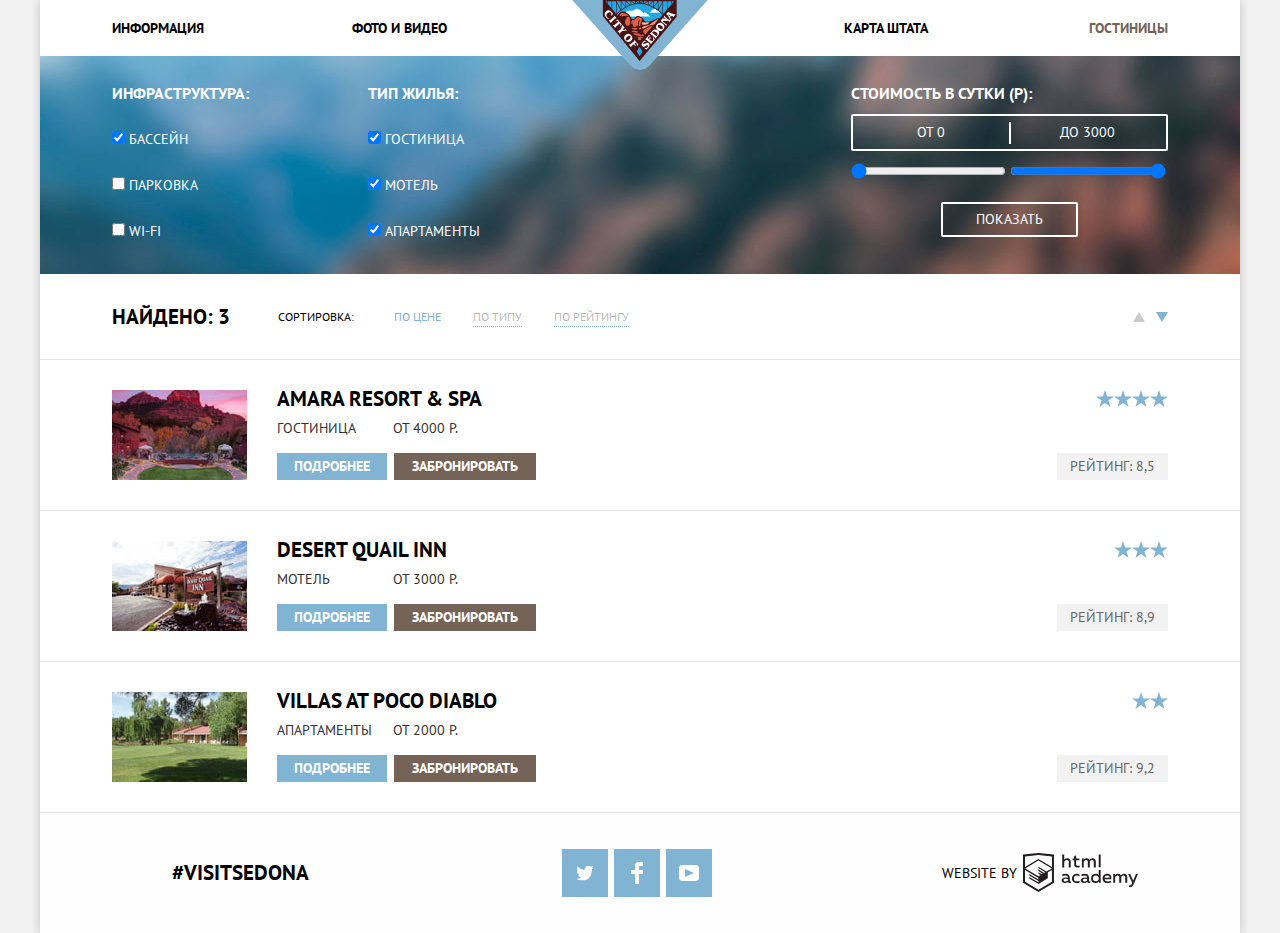
==== commit a2c4e331: "Раздел 6 Задание 42" ====
--- a/hotels.html
+++ b/hotels.html
@@ -8,7 +8,7 @@
 		<link href="https://fonts.googleapis.com/css?family=PT+Sans:400,700&amp;subset=cyrillic" rel="stylesheet">
 	</head>
 	<body>
-		<header class="header-main wrapper">
+		<header class="header-main">
 			<nav class="navigation-main">
 				<a href="index.html" class="logo-main"><img src="img/logo.svg" width="138" height="70" alt="На главную"></a>
 				
@@ -25,7 +25,8 @@
 			<section class="filters">
 				<h2 class="visually-hidden">Фильтры поиска гостиниц в Седоне</h2>
 				<form action="https://echo.htmlacademy.ru" class="wrapper">
-					<fieldset>
+					
+					<fieldset class="filters__infrastructure">
 						<legend class="filters__title">Инфраструктура:</legend>
 						<label>
 							<input type="checkbox" name="pool" checked> 
@@ -41,7 +42,7 @@
 						</label>
 					</fieldset>
 
-					<fieldset>
+					<fieldset class="filters__type-hotel">
 						<legend class="filters__title">Тип жилья:</legend>
 						<label>
 							<input type="checkbox" name="hotel" checked> 
@@ -57,109 +58,121 @@
 						</label>
 					</fieldset>
 
-					<fieldset>
+					<fieldset  class="filters__price">
 						<legend class="filters__title">Стоимость в сутки (Р):</legend>
-							<p class="filters__price">
-								<input type="text" name="price-min" placeholder="от 0" pattern="^[ 0-9]+$">
-								<input type="text" name="price-max" placeholder="до 3000" pattern="^[ 0-9]+$">
-							</p>
+						<p class="filter__price">
+							<input type="text" name="price-min" placeholder="от 0" pattern="^[ 0-9]+$">
+							<input type="text" name="price-max" placeholder="до 3000" pattern="^[ 0-9]+$">
+						</p>
+						<p class="filter__range">
 							<input type="range" value="0">
 							<input type="range" value="3000">
-						</legend>
+						</p>						
+						<button class="btn btn-filter" type="submit">Показать</button>
 					</fieldset>
-					<button class="btn btn-filter" type="submit">Показать</button>
+					
 				</form>
 			</section>
 		
 			<section class="sorting">
-				<h2>Найдено: <span>3</span></h2>
+				<div class="wrapper">
+					<h2>Найдено: <span>3</span></h2>
 
-				<div class="sorting__filters">
-					<h3>Сортировка:</h3>
-					<a class="btn-sort btn-sort_active" href="#">по цене</a>
-					<a class="btn-sort" href="#">по типу</a>
-					<a class="btn-sort" href="#">по рейтингу</a>
-					<a class="btn-sort-dir btn-sort-dir_active" href="#">по возрастанию</a>
-					<a class="btn-sort-dir" href="#">по убыванию</a>
+					<div class="sorting__filters">
+						<h3>Сортировка:</h3>
+						<a class="btn-sort btn-sort_active" href="#">по цене</a>
+						<a class="btn-sort" href="#">по типу</a>
+						<a class="btn-sort" href="#">по рейтингу</a>
+					</div>
+					<div class="sorting__dir">
+						<a class="btn-sort-dir" href="#">по возрастанию</a>
+						<a class="btn-sort-dir btn-sort-dir_active" href="#">по убыванию</a>
+					</div>
 				</div>
 			</section>
 
-			<section class="hotels">
-				<h2 class="visually-hidden">Результат поиска гостиниц в Седоне</h2>
+			<section class="hotels">				
+					<h2 class="visually-hidden">Результат поиска гостиниц в Седоне</h2>
 
-				<article class="hotels__item">
-					<img src="img/hotel1.jpg" width="135" height="90" alt="Amara Resort & Spa">
-					<div>
-						<h3>Amara Resort &amp; Spa</h3>
-						<p class="hotels__type-price">
-							<span>Гостиница</span>
-							<span>от 4000 р.</span>
-						</p>
-						<a class="btn btn-more" href="#">Подробнее</a>
-						<a class="btn btn-reservation" href="#">Забронировать</a>
-					</div>
-					<div>
-						<p class="hotel__stars hotel__stars_5">5 звезд</p>
-						<p class="hotel__rating">Рейтинг:8,5</p>
-					</div>
-				</article>
+					<article class="hotels__item">
+						<div class="wrapper">
+							<img src="img/hotel1.jpg" width="135" height="90" alt="Amara Resort & Spa">
+							<div>
+								<h3>Amara Resort &amp; Spa</h3>
+								<p class="hotels__type-price">
+									<span>Гостиница</span>
+									<span>от 4000 р.</span>
+								</p>
+								<a class="btn btn-more" href="#">Подробнее</a>
+								<a class="btn btn-reservation" href="#">Забронировать</a>
+							</div>
+							<div class="hotel__ratings">
+								<p class="hotel__stars hotel__stars_4">4 звезд</p>
+								<p class="hotel__rating">Рейтинг: 8,5</p>
+							</div>
+						</div>
+					</article>
 
-				<article class="hotels__item">
-					<img src="img/hotel2.jpg" width="135" height="90" alt="Desert Quail Inn">
-					<div>
-						<h3 class="hotels__name">Desert Quail Inn</h3>
-						<p class="hotels__type-price">
-							<span>Мотель</span>
-							<span>от 3000 р.</span>
-						</p>
-						<a class="btn btn-more" href="#">Подробнее</a>
-						<a class="btn btn-reservation" href="#">Забронировать</a>
-					</div>
-					<div>
-						<p class="hotel__stars hotel__stars_3">3 звезд</p>
-						<p class="hotel__rating">Рейтинг:8,9</p>
-					</div>
-				</article>
+					<article class="hotels__item">
+						<div class="wrapper">
+							<img src="img/hotel2.jpg" width="135" height="90" alt="Desert Quail Inn">
+							<div>
+								<h3 class="hotels__name">Desert Quail Inn</h3>
+								<p class="hotels__type-price">
+									<span>Мотель</span>
+									<span>от 3000 р.</span>
+								</p>
+								<a class="btn btn-more" href="#">Подробнее</a>
+								<a class="btn btn-reservation" href="#">Забронировать</a>
+							</div>
+							<div class="hotel__ratings">
+								<p class="hotel__stars hotel__stars_3">3 звезд</p>
+								<p class="hotel__rating">Рейтинг: 8,9</p>
+							</div>
+						</div>
+					</article>
 
-				<article class="hotels__item">
-					<img src="img/hotel3.jpg" width="135" height="90" alt="Villas at Poco Diablo">
-					<div>
-						<h3 class="hotels__name">Villas at Poco Diablo</h3>
-						<p class="hotels__type-price">
-							<span>Апартаменты</span>
-							<span>от 2000 р.</span>
-						</p>
-						<a class="btn btn-more" href="#">Подробнее</a>
-						<a class="btn btn-reservation" href="#">Забронировать</a>
-					</div>
-					<div>
-						<p class="hotel__stars hotel__stars_2">2 звезд</p>
-						<p class="hotel__rating">Рейтинг:9,2</p>
-					</div>
-				</article>
+					<article class="hotels__item">
+						<div class="wrapper">
+							<img src="img/hotel3.jpg" width="135" height="90" alt="Villas at Poco Diablo">
+							<div>
+								<h3 class="hotels__name">Villas at Poco Diablo</h3>
+								<p class="hotels__type-price">
+									<span>Апартаменты</span>
+									<span>от 2000 р.</span>
+								</p>
+								<a class="btn btn-more" href="#">Подробнее</a>
+								<a class="btn btn-reservation" href="#">Забронировать</a>
+							</div>
+							<div class="hotel__ratings">
+								<p class="hotel__stars hotel__stars_2">2 звезд</p>
+								<p class="hotel__rating">Рейтинг: 9,2</p>
+							</div>
+						</div>	
+					</article>
 
 			</section>
 
 			<footer class="footer-main">
-				
-				<div class="hashtag">
-					<p>#VisitSedona</p>
-				</div>
+			
+			<div class="footer-hashtag">
+				<p>#VisitSedona</p>
+			</div>
 
-				<div class="footer-socials">
-					<a class="btn socials-btn socials-btn-tw" href="#">Twitter</a>
-					<a class="btn socials-btn socials-btn-fb" href="#">Facebook</a>
-					<a class="btn socials-btn socials-btn-yt" href="#">Youtube</a>
-				</div>
+			<div class="footer-socials">
+				<a class="btn socials-btn socials-btn-tw" href="#">Twitter</a>
+				<a class="btn socials-btn socials-btn-fb" href="#">Facebook</a>
+				<a class="btn socials-btn socials-btn-yt" href="#">Youtube</a>
+			</div>
 
-				<div class="footer-copyright">
-					<p>website by</p>
-					<a href="https://htmlacademy.ru/intensive/htmlcss" target="_blank" title="HTML Academy">
+			<div class="footer-copyright">
+				<p>website by</p>
+				<a href="https://htmlacademy.ru/intensive/htmlcss" target="_blank" title="HTML Academy">
 					<!--<img src="img/logo-htmlacademy.svg" width="115" height="41" alt="HTML Academy">-->
-					</a>
-				</div>
-
-			</footer>
+				</a>
+			</div>
+			
+		</footer>
 
 		</main>
 	</body>
--- a/css/style.css
+++ b/css/style.css
@@ -13,28 +13,11 @@
 	color: #000000;
 
 	box-shadow: 0px 0px 10px 0px rgba(0,0,0,0.2);
-	background-color: #ffffff;
+	background-color: #f2f2f2;
 }
 
 a {
 	text-decoration: none;
-}
-
-.btn {	
-	background-color: #81b3d2;
-
-	cursor: pointer;
-}
-
-.btn:hover,
-.btn:focus {
-	background-color: #669ec0;
-}
-
-.btn:active {
-	color: rgba(255, 255, 255, 0.3);
-
-	background-color: #5496bd;
 }
 
 .visually-hidden {
@@ -51,46 +34,61 @@
 	margin-right: 6%;
 }
 
+.header-main {
+	background-color: #ffffff;
+}
+
 .navigation-main {
 	position: relative;
-	color: #000000;
+
+	color: #000000;
+
 	background-color: #ffffff;
 }
 
 .logo-main img {
 	position: absolute;
+	top: 0;
 	left: 50%;
 	z-index: 999;
 
 	width: 138px;
 	height: 70px;
 
-	transform: translate(-50%);
+	transform: translate(-50%);	
 }
 
 .navigation-site {
 	display: flex;
 	flex-wrap: wrap;
+	justify-content: flex-start;
 	align-items: center;
 	margin: 0;
 	padding: 0;
-	width: 100%;
 }
 
 .navigation-site li {
-	padding: 16px 0;
-	width: 20%;
+	padding: 15px 0;
+	width: 20%;	
 
 	list-style: none;
 }
 
+.navigation-site li:nth-child(4n-3) {
+	margin-left: 6%;
+}
+
+.navigation-site li:nth-child(4n+4) {
+	margin-right: 6%;
+}
+
 .navigation-site li:nth-child(4n+2) {
-	margin-right: 20%;
+	margin-right: auto;
 }
 
 .navigation-site li:nth-child(4n-3),
 .navigation-site li:nth-child(4n+2) {
-	text-align: left;
+	text-align: left;	
 }
 
 .navigation-site li:nth-child(4n+3),
@@ -99,8 +97,6 @@
 }
 
 .navigation-site a {
-	font-family: 'PT Sans', Arial, sans-serif;
-	font-size: 14px;
 	font-weight: bold;
 	color: #000000;
 }
@@ -121,6 +117,10 @@
 	opacity: 1;
 }
 
+main {
+	background-color: #ffffff;
+}
+
 .intro {
 	position: relative;
 	padding-top: 76px;
@@ -129,7 +129,7 @@
 	color: #000000;
 
 	background: url(../img/intro-border.png) no-repeat 50% 100%,
-				#b6d0e4 url("../img/intro-bg.jpg") no-repeat 50% 0;
+				#b6d0e4 url("../img/intro-bg.jpg") no-repeat 0 21%;
 	background-size: 100%, cover;
 }
 
@@ -166,12 +166,12 @@
 
 .features__head {
 	padding-top: 60px;
-	padding-bottom: 50px;
+	padding-bottom: 51px;
 }
 
 .features__head h1 {
 	margin: 0;
-	margin-bottom: 28px;
+	margin-bottom: 26px;
 	
 	font-weight: bold;
 	font-size: 21px;
@@ -183,23 +183,22 @@
 }
 
 .features__item {
-	display: flex;
-	justify-content: space-between;
+	display: flex;	
 }
 
 .col-x1 {
-	width: 33.33%
+	width: 33%;
 }
 
 .col-x2 {
-	width: 67%
+	width: 67%;
 }
 
 .features__title {
 	position: relative;
 
-	padding-top: 45px;
-	padding-bottom: 35px;
+	padding-top: 47px;
+	padding-bottom: 38px;
 }
 
 .features__title h2 {
@@ -215,7 +214,7 @@
 
 .features__title p {
 	margin: 0;
-	margin-bottom: 24px;
+	margin-bottom: 21px;
 	padding-left: 10%;
 	padding-right: 10%;
 	
@@ -231,8 +230,10 @@
 }
 
 .features__title_white {
-	padding-top: 164px;
-	padding-bottom: 55px;
+	padding-top: 161px;
+	padding-bottom: 61px;
+	margin: 0;
+	flex-grow: 1;
 
 	color: #000000;
 
@@ -283,23 +284,25 @@
 }
 
 .features__title_grey {
+	flex-grow: 1;
+
 	color: #000000;
 	
 	background-color: #eeeeee;
 }
 
 .features__item:nth-child(2) .features__img {
-	background: #b6d0e4 url("../img/features1.jpg") no-repeat 0 50%;
+	background: #b6d0e4 url("../img/features1.jpg") no-repeat 0 54%;
 	background-size: cover;
 }
 .features__item:nth-child(4) .features__img {
-	background: #b6d0e4 url("../img/features3.jpg") no-repeat 0 50%;
+	background: #b6d0e4 url("../img/features3.jpg") no-repeat 0 53%;
 	background-size: cover;
 }
 
 .search-form-title {
 	margin: 0;
-	padding-top: 55px;
+	padding-top: 50px;
 
 	color: #000000;
 	
@@ -309,7 +312,7 @@
 .search-form-title b {
 	display: block;
 	margin: 0;
-	margin-bottom: 30px;
+	margin-bottom: 24px;
 	
 	font-family: 'PT Sans', Arial, sans-serif;
 	font-weight: bold;
@@ -320,7 +323,7 @@
 
 .search-form-title p {
 	margin: 0;
-	margin-bottom: 60px;
+	margin-bottom: 47px;
 	
 	font-size: 14px;
 	line-height: 24px;
@@ -353,12 +356,24 @@
 }
 
 .search-form {
-	margin: 0 auto;
-	padding: 55px;
+	position: absolute;
+	padding-top: 55px;
+	padding-right: 55px;
+	padding-bottom: 55px;
+	padding-left: 55px;
+	left: 50%;
+	transform: translate(-50%);
+
 	width: 458px;
 	height: 285px;
 
-	background-color: #cbdda9;
+	background-color: #ffffff;
+}
+
+.search-form-wrapper {
+	display: flex;
+	align-items: center;
+	margin-bottom: 29px;
 }
 
 .search-form fieldset {
@@ -368,7 +383,7 @@
 }
 
 .search-form label {
-	display: inline-block;
+	width: 112px;
 
 	font-weight: bold;
 	text-align: left;
@@ -396,78 +411,51 @@
 	border: 2px solid #f2f2f2;
 }
 
-/*-----через FLEX-----НАЧАЛО-----
-.search-form__data label {
-	display: flex;
-	justify-content: space-between;
-	align-items: center;
-	
-	margin-bottom: 29px;
-}
-
-/*Обертка для текста в label*//*
-.search-form__data span {
-	width: 25%;
-}
-
-.search-form__data input {
-	box-sizing: border-box;
-	padding: 4px;
-	padding-right: 36px;
-	width: 75%;
-	background: #f2f2f2 url("../img/calendar.svg") no-repeat 310px 50%;
-}
------через FLEX-----КОНЕЦ-----*/
-
 .search-form .search-form__data {
 	margin-bottom: 1px;
 }
 
 .search-form__data label {
-	margin-bottom: 29px;
-
-	width: 112px;
-}
-
-.search-form__data .search-form__input {
+	/*width: 112px;*/
+}
+
+.search-form__input {
 	position: relative;
 	margin: 0;
 	padding: 0;
-	
-	display: inline-block;
 }
 
 .search-form__data input {
 	padding: 4px;
-	padding-left: 13px;
+	padding-left: 11px;
 	padding-right: 36px;
 
 	display: inline-block;
-	width: 289px;
+	width: 294px;
 }
 
 .search-form__btn-calendar {
 	position: absolute;
-	top: 1px;
-	right: 1px;
-
-	width: 36px;
-	height: 36px;
+	top: 2px;
+	right: 2px;
+
+	width: 34px;
+	height: 34px;
 
 	font-size: 0;
 	line-height: 0;
 		
-	background: #f2f2f2 url("../img/calendar.svg") no-repeat 8px 8px;
+	background: #f2f2f2 url("../img/calendar.svg") no-repeat 7px 6px;
 	border: 0;
 }
 
 .search-form__btn-calendar:hover,
 .search-form__btn-calendar:focus {
-	background: #f2f2f2 url("../img/calendar_hover.svg") no-repeat 8px 8px;
+	background: #f2f2f2 url("../img/calendar_hover.svg") no-repeat 7px 6px;
 }
 
 .search-form__btn-calendar:active {
-	background: #f2f2f2 url("../img/calendar_active.svg") no-repeat 8px 8px;
+	background: #f2f2f2 url("../img/calendar_active.svg") no-repeat 7px 6px;
 }
 
 .search-form input:hover + .search-form__btn-calendar {
@@ -479,19 +467,16 @@
 }
 
 .search-form .search-form__passenger {
-	margin-bottom: 54px;
-}
-
-.search-form__passenger label {
-	box-sizing: border-box;
-	width: 112px;
-
-	vertical-align: middle;
+	display: flex;
+}
+
+.search-form__passenger label {	
+	/*width: 112px;*/
 }
 
 .search-form__passenger label:nth-child(3) {
-	padding-left: 50px;
-	width: 106px;
+	margin-left: auto;	
+	width: 64px;
 }
 
 .search-form__passenger input {
@@ -520,21 +505,10 @@
 	background-color: #f2f2f2;
 }
 
-.search-form__btn-passenger_less {
-	/*top: 1px;
-	left: 1px;*/
-}
-
-.search-form__btn-passenger_more {
-	/*top: 1px;
-	right: 1px;*/
-}
-
-
 .search-form__btn-passenger_less::before {
 	content: "";
 	position: absolute;
-	width: 14px;
+	width: 11px;
 	height: 3px;
 	top: 50%;
 	left: 50%;
@@ -545,7 +519,7 @@
 .search-form__btn-passenger_more::before {
 	content: "";
 	position: absolute;
-	width: 12px;
+	width: 11px;
 	height: 3px;
 	top: 50%;
 	left: 50%;
@@ -558,7 +532,7 @@
 	content: "";
 	position: absolute;
 	width: 3px;
-	height: 12px;
+	height: 11px;
 	top: 50%;
 	left: 50%;
 	transform: translate(-50%, -50%);
@@ -598,6 +572,7 @@
 
 .btn-form {
 	padding: 16px;
+	margin-top: 25px;
 
 	width: 100%;
 
@@ -613,7 +588,7 @@
 	border: none;
 }
 
-/*.btn-form:hover,
+.btn-form:hover,
 .btn-form:focus {
 	background-color: #669ec0;
 }
@@ -622,7 +597,7 @@
 	color: rgba(255, 255, 255, 0.3);
 
 	background-color: #5496bd;
-}*/
+}
 
 .map img {
 	display: block;
@@ -649,7 +624,7 @@
 
 	display: flex;
 	flex-direction: row;
-	justify-content: space-between;
+	justify-content: center;
 	align-items: center;
 	width: 100%;
 	height: 120px;
@@ -670,7 +645,8 @@
 }
 
 .footer-hashtag {
-	width: 33.33%;
+	width: 33%;
+	flex-grow: 1;
 
 	font-weight: bold;
 	font-size: 21px;
@@ -682,14 +658,15 @@
 	flex-direction: row;
 	justify-content: center;
 	align-items: center;
-	width: 33.33%;
+	width: 33%;
+	flex-grow: 1;
 	
 	font-size: 0;
 	line-height: 0;
 }
 
 .socials-btn {
-	position: relative;
+	position: relative;	
 	margin-right: 6px;
 
 	width: 46px;
@@ -698,14 +675,14 @@
 	background-color: #81b3d2;
 }
 
-/*.socials-btn:hover,
+.socials-btn:hover,
 .socials-btn:focus {
 	background-color: #669ec0;
 }
 
 .socials-btn:active {
 	background-color: #5496bd;
-}*/
+}
 
 .socials-btn:active::before {
 	opacity: 0.3;
@@ -745,7 +722,8 @@
 	justify-content: center;
 	align-items: center;
 
-	width: 33.33%;
+	width: 33%;
+	flex-grow: 1;
 }
 
 .footer-copyright p {
@@ -767,50 +745,95 @@
 	width: 115px;
 	height: 41px;
 	
-	background: url('../img/logo-htmlacademy.svg');
+	background: url('../img/logo-htmlacademy.svg') no-repeat;
 }
 
 .footer-copyright a:hover::before,
 .footer-copyright a:focus::before {
-	background: url('../img/logo-htmlacademy_hover.svg');
+	background: url('../img/logo-htmlacademy_hover.svg') no-repeat;
 }
 
 .footer-copyright a:active::before {
-	background: url('../img/logo-htmlacademy_active.svg');
+	background: url('../img/logo-htmlacademy_active.svg') no-repeat;
 }
 
 /*--------------------------------НАЧАЛО HOTEL----------------------------*/
 
 .filters {
+	padding: 27px 0 7px;
+
 	color: #ffffff;
 
 	background: url('../img/filters-bg.jpg') no-repeat 0 50%;
 	background-size: cover;
 }
 
+.filters form {
+	display: flex;
+}
+
 .filters fieldset {
+	margin: 0;
+	padding: 0;
+
+	display: flex;
+	flex-direction: column;
+
+	text-align: left;
+
 	border: none;
 }
 
+.filters .filters__infrastructure {
+	width: 150px;
+	margin-right: 10%;
+}
+
+.filters__type-hotel {
+	width: 150px;
+}
+
+.filters .filters__price {
+	margin-left: auto;	
+
+	display: flex;
+	flex-direction: column;
+	max-width: 317px;
+	min-width: 222px;
+	width: 31%;	
+}
+
 .filters__title {
+	margin-bottom: 25px;
+
 	font-size: 16px;
 	line-height: 21px;
 	font-weight: bold;
 }
 
-.filters label {	
+.filters__price .filters__title {
+	margin-bottom: 10px;
+}
+
+.filters label {
+	margin-bottom: 25px;
+
 	font-size: 14px;
 	line-height: 21px;
 }
 
-.filters__price {
+.filter__price {
 	position: relative;
+	margin: 0;
+	margin-bottom: 10px;
+	
+	display: flex;
 
 	border: 2px solid #ffffff;
 	border-radius: 2px;
 }
 
-.filters__price::before {
+.filter__price::before {
 	content: "";
 	position: absolute;
 	top: 50%;
@@ -824,8 +847,10 @@
 	transform: translate(-50%, -50%);
 }
 
-.filters__price input {
-	margin: 0;
+.filter__price input {
+	/*margin: 0;*/
+	padding: 9px;
+	width: 50%;
 	
 	text-align: center;
 	color: #ffffff;
@@ -834,7 +859,7 @@
 	background-color: transparent;
 }
 
-.filters__price input::placeholder {
+.filter__price input::placeholder {
 	font-family: 'PT Sans', Arial, sans-serif;
 	font-weight: normal;
 	font-size: 14px;
@@ -844,7 +869,21 @@
 	color: #ffffff;
 }
 
+.filter__range {
+	margin: 0;	
+}
+
+.filter__range input {
+	width: 49%;
+}
+
 .btn-filter {
+	margin: 15px auto 0;
+	padding: 5px 5px;
+
+	width: 137px;
+	
+
 	font-family: 'PT Sans', Arial, sans-serif;
 	font-weight: normal;
 	font-size: 14px;
@@ -866,27 +905,51 @@
 }
 
 .sorting {
+	padding-top: 30px;
+	padding-bottom: 29px;
+
 	color: #000000;
 
 	background-color: #ffffff;
 	border-bottom: 1px solid #e5e5e5; 
 }
 
+.sorting .wrapper {
+	display: flex;
+	align-items: center;
+}
+
 .sorting h2 {
+	margin: 0;
+	margin-right: 48px;
+
 	font-weight: bold;
 	font-size: 21px;
 	line-height: 26px;
 }
 
-.sorting h3 {
+.sorting__filters {
+	display: flex;
+	align-items: center;
+}
+
+.sorting__filters h3 {
+	margin: 0;
+	margin-right: 40px;
+
 	font-weight: normal;
 	font-size: 12px;
 	line-height: 18px;
 }
 
 .btn-sort {
+	margin-right: 32px;
+
+	border-bottom: 1px dotted #81b3d2;
+
+	font-size: 12px;
+	line-height: 18px;
 	color: rgba(0, 0, 0, 0.3);
-	border-bottom: 1px dotted #81b3d2;
 }
 
 .btn-sort:hover,
@@ -904,6 +967,10 @@
 	border-color: transparent;
 }
 
+.sorting__dir {
+	margin-left: auto;
+}
+
 .btn-sort-dir {
 	position: relative;
 	margin-right: 12px;
@@ -912,6 +979,10 @@
 	line-height: 0;
 }
 
+.btn-sort-dir:nth-child(2) {
+	margin-left: 7px;
+}
+
 .btn-sort-dir::before {
 	content: "";
 	position: absolute;
@@ -921,7 +992,7 @@
 	width: 0px;
 	height: 0px;
 
-	border: 5px solid #cacaca;
+	border: 6px solid #cacaca;
 	border-top-width: 0;
 	border-bottom-width: 10px;
 	border-color: #cacaca transparent;
@@ -946,28 +1017,66 @@
 }
 
 .hotels {
+	display: flex;
+	flex-direction: column;
+
+	text-align: left;
+
 	background-color: #ffffff;
 }
 
 .hotels__item {
-
+	padding-top: 25px;
+	padding-bottom: 30px;
 	border-bottom: 1px solid #e5e5e5;
 }
 
+.hotels__item .wrapper {
+	display: flex;
+	align-items: center;
+}
+
+.hotels__item img {
+	margin-top: 5px;
+	margin-right: 30px;
+
+	width: 135px;
+	height: 90px;
+}
+
 .hotels__item h3 {
+	margin: 0;
+	margin-bottom: 6px;
+
 	font-weight: bold;
 	font-size: 21px;
 	line-height: 26px;
 }
 
 .hotels__type-price {
+	margin: 0;
+
+	display: flex;
+
 	font-weight: normal;
 	font-size: 14px;
 	line-height: 21px;
 	color: #333333;
 }
 
+.hotels__type-price span {
+	width: 116px;
+}
+
 .btn-more {
+	margin-top: 14px;
+	margin-right: 3px;
+	padding: 3px;
+
+	display: inline-block;
+	width: 104px;	
+
+	text-align: center;
 	font-weight: bold;
 	font-size: 14px;
 	line-height: 21px;
@@ -987,6 +1096,14 @@
 }*/
 
 .btn-reservation {
+	margin-top: 14px;
+	margin-right: 3px;
+	padding: 3px;
+
+	display: inline-block;
+	width: 136px;	
+
+	text-align: center;
 	font-weight: bold;
 	font-size: 14px;
 	line-height: 21px;
@@ -1006,12 +1123,23 @@
 	background-color: #503e33;
 }
 
+.hotel__ratings {
+	margin-top: 5px;
+	margin-left: auto;
+
+	align-self: stretch;
+	display: flex;
+	flex-direction: column;
+	justify-content: space-between;
+	align-items: flex-end;
+}
+
 .hotel__stars {
 	position: relative;
 
 	width: 18px;
 	height: 17px;
-
+	
 	font-size: 0;
 	line-height: 0;
 
@@ -1032,6 +1160,12 @@
 }
 
 .hotel__rating {
+	margin: 0;
+	padding: 3px;
+	
+	width: 105px;
+
+	text-align: center;
 	font-size: 14px;
 	line-height: 21px;
 	color: #666666;
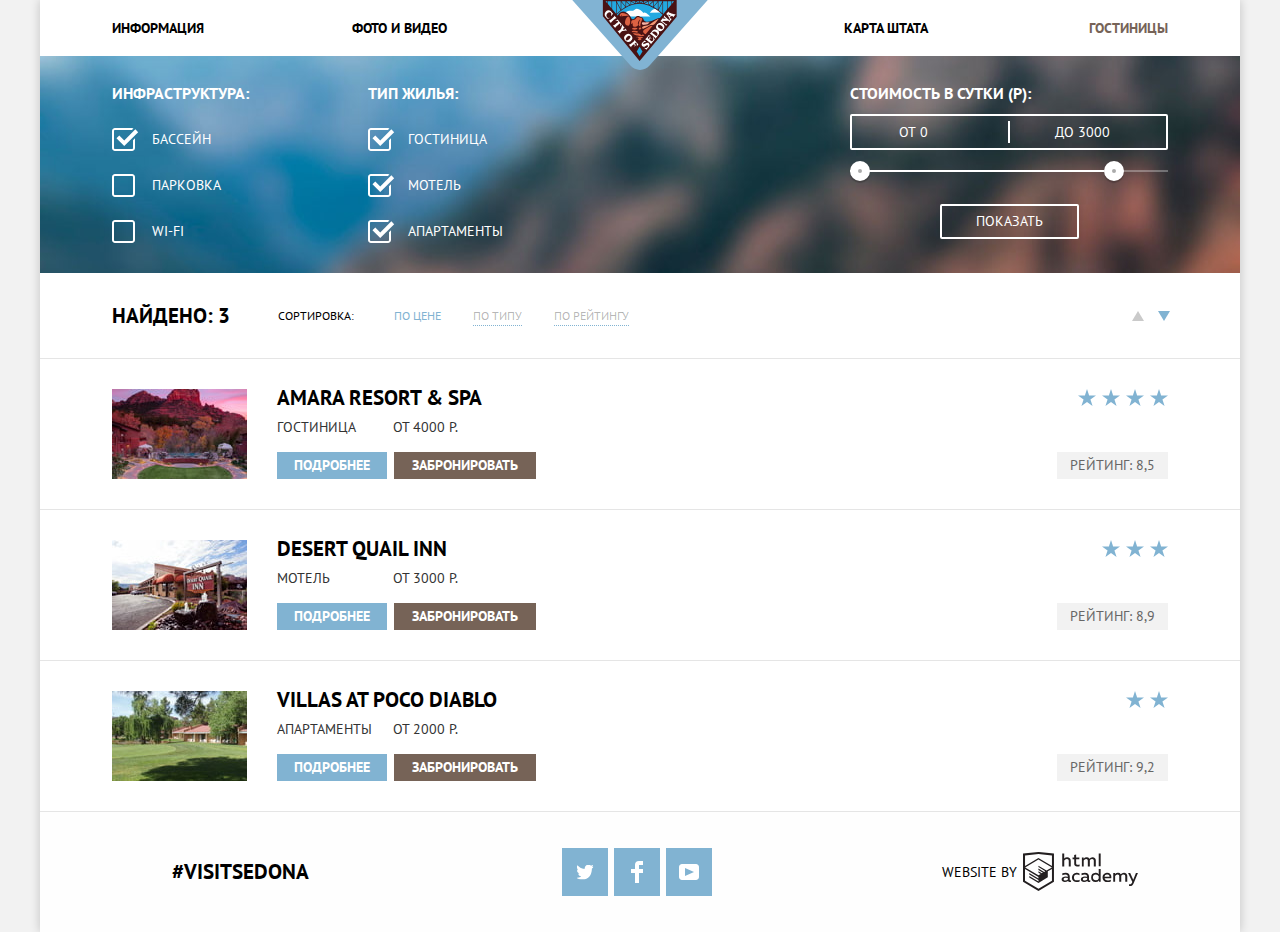
==== commit 8bf95ed3: "Раздел 7 Задание 47" ====
--- a/hotels.html
+++ b/hotels.html
@@ -5,7 +5,7 @@
 		<title>HTML Academy: Седона</title>
 		<link rel="stylesheet" type="text/css" href="css/normalize.css">
 		<link rel="stylesheet" type="text/css" href="css/style.css">
-		<link href="https://fonts.googleapis.com/css?family=PT+Sans:400,700&amp;subset=cyrillic" rel="stylesheet">
+		<link href="https://fonts.googleapis.com/css?family=PT+Sans:400,700&amp;subset=latin,cyrillic" rel="stylesheet">
 	</head>
 	<body>
 		<header class="header-main">
@@ -27,39 +27,51 @@
 				<form action="https://echo.htmlacademy.ru" class="wrapper">
 					
 					<fieldset class="filters__infrastructure">
-						<legend class="filters__title">Инфраструктура:</legend>
-						<label>
-							<input type="checkbox" name="pool" checked> 
-							Бассейн
-						</label>
-						<label>
-							<input type="checkbox" name="parking-area"> 
-							Парковка
-						</label>
-						<label>
-							<input type="checkbox" name="wi-fi"> 
-							Wi-Fi
-						</label>
+						<legend class="filters__title">Инфраструктура:</legend>						
+							<input class="visually-hidden" type="checkbox" id="pool" name="pool" checked>
+							<label for="pool">Бассейн</label>
+
+							<input class="visually-hidden" type="checkbox" id="parking-area" name="parking-area">
+							<label for="parking-area">Парковка</label>
+							
+							<input class="visually-hidden" type="checkbox" id="wi-fi" name="wi-fi">
+							<label for="wi-fi">Wi-Fi</label>
 					</fieldset>
 
 					<fieldset class="filters__type-hotel">
 						<legend class="filters__title">Тип жилья:</legend>
-						<label>
-							<input type="checkbox" name="hotel" checked> 
-							Гостиница
-						</label>
-						<label>
-							<input type="checkbox" name="motel" checked> 
-							Мотель
-						</label>
-						<label>
-							<input type="checkbox" name="apartments" checked> 
-							Апартаменты
-						</label>
+							<input class="visually-hidden" type="checkbox" id="hotel" name="hotel" checked> 
+							<label for="hotel">Гостиница</label>
+						
+							<input class="visually-hidden" type="checkbox" id="motel" name="motel" checked> 
+							<label for="motel">Мотель</label>
+							
+							<input class="visually-hidden" type="checkbox" id="apartments" name="apartments" checked> 
+							<label for="apartments">Апартаменты</label>
 					</fieldset>
 
 					<fieldset  class="filters__price">
 						<legend class="filters__title">Стоимость в сутки (Р):</legend>
+
+						<div class="filters__price-input">
+							<div class="price-wrapper">
+								<label class="price-min" for="price-min">от </label>
+								<input type="text" name="price-min" id="price-min" value="0" pattern="^[ 0-9]+$">
+							</div>
+							<div class="price-wrapper">
+								<label class="price-max" for="price-max">до </label>
+								<input type="text" name="price-max" id="price-max" value="3000" pattern="^[ 0-9]+$">
+							</div>
+						</div>
+						<div class="filter__range">
+							<div class="filter__range-scale">
+								<div class="filter__range-bar"></div>
+							</div>
+							<div class="filter__range-toggle filter__range-toggle_min"></div>
+							<div class="filter__range-toggle filter__range-toggle_max"></div>
+						</div>
+						
+						<!--
 						<p class="filter__price">
 							<input type="text" name="price-min" placeholder="от 0" pattern="^[ 0-9]+$">
 							<input type="text" name="price-max" placeholder="до 3000" pattern="^[ 0-9]+$">
@@ -67,7 +79,7 @@
 						<p class="filter__range">
 							<input type="range" value="0">
 							<input type="range" value="3000">
-						</p>						
+						</p>-->
 						<button class="btn btn-filter" type="submit">Показать</button>
 					</fieldset>
 					
@@ -85,8 +97,8 @@
 						<a class="btn-sort" href="#">по рейтингу</a>
 					</div>
 					<div class="sorting__dir">
-						<a class="btn-sort-dir" href="#">по возрастанию</a>
-						<a class="btn-sort-dir btn-sort-dir_active" href="#">по убыванию</a>
+						<a class="btn-sort-dir" href="#"><span class="visually-hidden">сортировать по возрастанию</span></a>
+						<a class="btn-sort-dir btn-sort-dir_active" href="#"><span class="visually-hidden">сортировать по убыванию</span></a>
 					</div>
 				</div>
 			</section>
@@ -107,7 +119,13 @@
 								<a class="btn btn-reservation" href="#">Забронировать</a>
 							</div>
 							<div class="hotel__ratings">
-								<p class="hotel__stars hotel__stars_4">4 звезд</p>
+								<p class="hotel__stars">
+									<span class="visually-hidden">4 звезды</span>
+									<span></span>
+									<span></span>
+									<span></span>
+									<span></span>
+								</p>
 								<p class="hotel__rating">Рейтинг: 8,5</p>
 							</div>
 						</div>
@@ -126,7 +144,12 @@
 								<a class="btn btn-reservation" href="#">Забронировать</a>
 							</div>
 							<div class="hotel__ratings">
-								<p class="hotel__stars hotel__stars_3">3 звезд</p>
+								<p class="hotel__stars">
+									<span class="visually-hidden">3 звезды</span>
+									<span></span>
+									<span></span>
+									<span></span>
+								</p>
 								<p class="hotel__rating">Рейтинг: 8,9</p>
 							</div>
 						</div>
@@ -145,7 +168,11 @@
 								<a class="btn btn-reservation" href="#">Забронировать</a>
 							</div>
 							<div class="hotel__ratings">
-								<p class="hotel__stars hotel__stars_2">2 звезд</p>
+								<p class="hotel__stars">
+									<span class="visually-hidden">2 звезды</span>
+									<span></span>
+									<span></span>
+								</p>
 								<p class="hotel__rating">Рейтинг: 9,2</p>
 							</div>
 						</div>	
@@ -160,9 +187,9 @@
 			</div>
 
 			<div class="footer-socials">
-				<a class="btn socials-btn socials-btn-tw" href="#">Twitter</a>
-				<a class="btn socials-btn socials-btn-fb" href="#">Facebook</a>
-				<a class="btn socials-btn socials-btn-yt" href="#">Youtube</a>
+				<a class="btn socials-btn socials-btn-tw" href="#" title="Twitter"><span class="visually-hidden">Twitter</span></a>
+				<a class="btn socials-btn socials-btn-fb" href="#" title="Facebook"><span class="visually-hidden">Facebook</span></a>
+				<a class="btn socials-btn socials-btn-yt" href="#" title="Youtube"><span class="visually-hidden">Youtube</span></a>
 			</div>
 
 			<div class="footer-copyright">
--- a/css/style.css
+++ b/css/style.css
@@ -20,12 +20,27 @@
 	text-decoration: none;
 }
 
-.visually-hidden {
-	position: absolute;
+img {
+	width: 100%;
+	height: auto;
+}
+
+.visually-hidden:not(:focus):not(:active),
+input[type="checkbox"].visually-hidden,
+input[type="radio"].visually-hidden {
+	position: absolute;
+
+	width: 1px;
+	height: 1px;
+	margin: -1px;
+	border: 0;
+	padding: 0;
+
+	white-space: nowrap;
+
+	clip-path: inset(100%);
+	clip: rect(0 0 0 0);
 	overflow: hidden;
-	clip: rect(0 0 0 0);
-	height: 1px; width: 1px;
-	margin: -1px; padding: 0; border: 0;
 }
 
 .wrapper {
@@ -34,6 +49,10 @@
 	margin-right: 6%;
 }
 
+.btn {
+	cursor: pointer;
+}
+
 .header-main {
 	background-color: #ffffff;
 }
@@ -46,16 +65,22 @@
 	background-color: #ffffff;
 }
 
-.logo-main img {
+.logo-main {
 	position: absolute;
 	top: 0;
 	left: 50%;
 	z-index: 999;
 
-	width: 138px;
+	transform: translate(-50%);	
+}
+
+.logo-main:focus {
+	outline: 1px dotted #4d90fe;
+}
+
+.logo-main img {
+	width:138px;
 	height: 70px;
-
-	transform: translate(-50%);	
 }
 
 .navigation-site {
@@ -256,7 +281,10 @@
 	width: 75px;
 	height: 72px;
 
-	background: #ffffff url("../img/icon-features-2_1.svg") no-repeat 0 0;
+	background-color: #ffffff;
+	background-image: url("../img/icon-features-2_1.svg");
+	background-repeat: no-repeat;
+	background-position: 0 0;
 }
 
 .features__title_white:nth-child(2)::before {
@@ -265,7 +293,10 @@
 	width: 74px;
 	height: 70px;
 
-	background: #ffffff url("../img/icon-features-2_2.svg") no-repeat 0 0;
+	background-color: #ffffff;
+	background-image: url("../img/icon-features-2_2.svg");
+	background-repeat: no-repeat;
+	background-position: 0 0;
 }
 
 .features__title_white:nth-child(3)::before {
@@ -330,9 +361,11 @@
 }
 
 .btn-search-form {
-	display: inline-block;
+	display: block;
 	margin: 0 auto;
-	padding: 30px 140px;
+	padding: 30px 0;
+
+	width: 568px;
 	
 	font-weight: bold;
 	font-size: 21px;
@@ -364,8 +397,9 @@
 	left: 50%;
 	transform: translate(-50%);
 
-	width: 458px;
-	height: 285px;
+	width: 568px;
+	height: 395px;
+	box-sizing: border-box;
 
 	background-color: #ffffff;
 }
@@ -390,6 +424,10 @@
 }
 
 .search-form input {
+	outline: none;
+	height: 38px;
+	box-sizing: border-box;
+
 	font-family: 'PT Sans', Arial, sans-serif;
 	font-weight: bold;
 	font-size: 14px;
@@ -398,17 +436,16 @@
 	text-align: left;
 	
 	background-color: #f2f2f2;
-	border: 2px solid #f2f2f2;
+	border: none;
 }
 
 .search-form input:hover {
 	background-color: #ebebeb;
-	border: 2px solid #ebebeb;
 }
 
 .search-form input:focus {
 	background-color: #ffffff;
-	border: 2px solid #f2f2f2;
+	box-shadow: 0 0 0 2px #f2f2f2 inset;
 }
 
 .search-form .search-form__data {
@@ -431,20 +468,19 @@
 	padding-right: 36px;
 
 	display: inline-block;
-	width: 294px;
+	width: 346px;
+
+	vertical-align: top;
 }
 
 .search-form__btn-calendar {
 	position: absolute;
 	top: 2px;
-	right: 2px;
+	right: 3px;
 
 	width: 34px;
 	height: 34px;
 
-	font-size: 0;
-	line-height: 0;
-		
 	background: #f2f2f2 url("../img/calendar.svg") no-repeat 7px 6px;
 	border: 0;
 }
@@ -467,7 +503,7 @@
 }
 
 .search-form .search-form__passenger {
-	display: flex;
+	/*display: flex;*/
 }
 
 .search-form__passenger label {	
@@ -475,6 +511,7 @@
 }
 
 .search-form__passenger label:nth-child(3) {
+	margin-left: 54px;
 	margin-left: auto;	
 	width: 64px;
 }
@@ -498,9 +535,7 @@
 	position: relative;
 	width: 38px;
 	height: 38px;
-	text-align: center;
-	font-size: 0;
-	line-height: 0;
+	
 	border: 0;
 	background-color: #f2f2f2;
 }
@@ -599,25 +634,18 @@
 	background-color: #5496bd;
 }
 
-.map img {
-	display: block;
-	width: 1200px;
+.map-img {
 	height: 593px;
-
-	text-align: center;
-}
-
-/*
-.map-img::before {
-	content: "";
-	position: absolute;
-	top: 0;
-	left: 0;
 	width: 100%;
-	height: 593px;
-	background: #ffffff url("../img/map.jpg") no-repeat 50% 0;
+
+	overflow: hidden;
+
+	background-color: #f2f1ef;
+	background-image: url("../img/map.jpg");
+	background-repeat: no-repeat;
+	background-position: 50% 0;
 	background-size: cover;	
-}*/
+}
 
 .footer-main {
 	bottom: 0;
@@ -660,9 +688,6 @@
 	align-items: center;
 	width: 33%;
 	flex-grow: 1;
-	
-	font-size: 0;
-	line-height: 0;
 }
 
 .socials-btn {
@@ -760,7 +785,7 @@
 /*--------------------------------НАЧАЛО HOTEL----------------------------*/
 
 .filters {
-	padding: 27px 0 7px;
+	padding: 27px 0 9px;
 
 	color: #ffffff;
 
@@ -782,6 +807,14 @@
 	text-align: left;
 
 	border: none;
+}
+
+.filters__title {
+	margin-bottom: 22px;
+
+	font-size: 16px;
+	line-height: 21px;
+	font-weight: bold;
 }
 
 .filters .filters__infrastructure {
@@ -789,8 +822,54 @@
 	margin-right: 10%;
 }
 
-.filters__type-hotel {
+.filters .filters__type-hotel {
 	width: 150px;
+}
+
+input[type="checkbox"] + label {
+	position: relative;
+	margin-bottom: 20px;
+	padding-left: 40px;
+
+	cursor: pointer;
+}
+
+input[type="checkbox"] + label::before {
+	content: "";
+	position: absolute;
+	top: 2px;
+	left: 0;
+
+	width: 27px;
+	height: 23px;
+
+	background-image: url(../img/checkbox-off.svg);
+	background-repeat: no-repeat;
+}
+
+input[type="checkbox"]:checked + label::before {
+	background-image: url(../img/checkbox-on.svg);
+}
+
+input[type="checkbox"]:disabled + label::before {
+	background-image: url(../img/checkbox-off_disabled.svg);
+}
+
+input[type="checkbox"]:disabled + label {
+	color: #6a6a6a;
+	cursor: auto;
+}
+
+input[type="checkbox"]:checked:disabled + label::before {
+	background-image: url(../img/checkbox-on_disabled.svg);
+}
+
+input[type="checkbox"]:checked:disabled + label {
+	color: #6a6a6a;
+	cursor: auto;
+}
+input[type="checkbox"]:focus + label {
+	outline: 1px dotted #4d90fe;
 }
 
 .filters .filters__price {
@@ -798,97 +877,169 @@
 
 	display: flex;
 	flex-direction: column;
-	max-width: 317px;
+	max-width: 318px;
 	min-width: 222px;
 	width: 31%;	
 }
 
-.filters__title {
-	margin-bottom: 25px;
-
-	font-size: 16px;
-	line-height: 21px;
-	font-weight: bold;
-}
-
 .filters__price .filters__title {
 	margin-bottom: 10px;
 }
 
-.filters label {
-	margin-bottom: 25px;
-
-	font-size: 14px;
-	line-height: 21px;
-}
-
-.filter__price {
+.filters__price-input {
 	position: relative;
-	margin: 0;
-	margin-bottom: 10px;
-	
-	display: flex;
+	margin-bottom: 20px;
+
+	display: flex;
+	justify-content: space-between;
+	align-items: center;
+
+	/*height: 28px;*/
+	
+	/*font-size: 0;*/
 
 	border: 2px solid #ffffff;
 	border-radius: 2px;
-}
-
-.filter__price::before {
+
+	/*position: relative;
+	margin: 0;
+	margin-bottom: 10px;
+	
+	display: flex;
+
+	border: 2px solid #ffffff;
+	border-radius: 2px;*/
+}
+
+.price-wrapper {
+	display: flex;
+	justify-content: center;
+	align-items: center;
+	flex-grow: 1;
+}
+
+.filters__price-input label {
+	margin-bottom: 0;
+	margin-right: 1px;
+	margin-left: auto;
+
+	/*flex-grow: 2;*/
+
+	/*font-size: 14px;
+	line-height: 21px;*/
+
+	cursor: pointer;
+}
+
+.filters__price-input .price-min,
+.filters__price-input .price-max {
+	/*width: 90px;*/
+	/*padding-left: 20%;*/
+}
+
+.filters__price-input::before {
 	content: "";
 	position: absolute;
 	top: 50%;
 	left: 50%;
-
+	
 	width: 2px;
 	height: 22px;
 
 	background-color: #ffffff;
-
 	transform: translate(-50%, -50%);
 }
 
-.filter__price input {
-	/*margin: 0;*/
-	padding: 9px;
+.filters__price-input input {
+	/*margin: auto;*/
+	padding: 3px;
+	margin-right: auto;
+
+	width: 38px;
+	height: 26px;
+	/*max-width: 50px;*/
+	/*flex-basis: 50px;*/
+	/*flex-grow: 1;*/
+
+	color: inherit;
+	font: inherit;
+
+	background: none;
+	border: none;
+
+
+	/*padding: 9px;
 	width: 50%;
 	
 	text-align: center;
 	color: #ffffff;
 
 	border: none;
-	background-color: transparent;
-}
-
-.filter__price input::placeholder {
+	background-color: transparent;*/
+}
+
+.filter__range {
+	position: relative;
+}
+
+.filter__range .filter__range-scale {
+	height: 2px;
+
+	background: rgba(255, 255, 255, 0.3);
+}
+
+.filter__range .filter__range-bar {
+	width: 80%;
+	height: 2px;
+
+	background: #ffffff;
+}
+
+.filter__range-toggle {
+	position: absolute;
+	top: -9px;
+
+	width: 4px;
+	height: 4px;
+
+	background: #ababab;
+	border: 8px solid #ffffff;
+	border-radius: 50%;
+	box-shadow: 0 2px 1px 0 rgba(0, 1, 1, 0.2);
+	cursor: pointer;
+}
+
+.filter__range-toggle:hover {
+	background: #1c4f80;
+}
+
+.filter__range-toggle_min {
+	left: 0;
+}
+
+.filter__range-toggle_max {
+	left: 80%;
+}
+
+/*.filter__range {
+	margin: 0;	
+}
+
+.filter__range input {
+	width: 49%;
+}*/
+
+.btn-filter {
+	margin: 32px auto 0;
+	padding: 5px 34px;
+
+	/*width: 137px;*/
+	
+
 	font-family: 'PT Sans', Arial, sans-serif;
 	font-weight: normal;
 	font-size: 14px;
 	line-height: 21px;
-	text-align: center;
-	text-transform: uppercase;
-	color: #ffffff;
-}
-
-.filter__range {
-	margin: 0;	
-}
-
-.filter__range input {
-	width: 49%;
-}
-
-.btn-filter {
-	margin: 15px auto 0;
-	padding: 5px 5px;
-
-	width: 137px;
-	
-
-	font-family: 'PT Sans', Arial, sans-serif;
-	font-weight: normal;
-	font-size: 14px;
-	line-height: 21px;
-	text-align: center;
 	text-transform: uppercase;
 	color: #ffffff;
 
@@ -974,13 +1125,17 @@
 .btn-sort-dir {
 	position: relative;
 	margin-right: 12px;
-
-	font-size: 0;
-	line-height: 0;
+	margin-top: -5px;
+
+	display: inline-block;
+	width: 10px;
+	height: 11px;
+
+	vertical-align: middle;
 }
 
 .btn-sort-dir:nth-child(2) {
-	margin-left: 7px;
+	margin-right: 0px;
 }
 
 .btn-sort-dir::before {
@@ -1077,6 +1232,7 @@
 	width: 104px;	
 
 	text-align: center;
+	vertical-align: top;
 	font-weight: bold;
 	font-size: 14px;
 	line-height: 21px;
@@ -1085,7 +1241,7 @@
 	background-color: #81b3d2;
 }
 
-/*.btn-more:hover,
+.btn-more:hover,
 .btn-more:focus {
 	background-color: #669ec0;
 }
@@ -1093,7 +1249,7 @@
 .btn-more:active {
 	color: rgba(255, 255, 255, 0.3);
 	background-color: #669ec0;
-}*/
+}
 
 .btn-reservation {
 	margin-top: 14px;
@@ -1104,6 +1260,7 @@
 	width: 136px;	
 
 	text-align: center;
+	vertical-align: top;
 	font-weight: bold;
 	font-size: 14px;
 	line-height: 21px;
@@ -1135,28 +1292,26 @@
 }
 
 .hotel__stars {
-	position: relative;
-
+	margin: 0;
+
+	display: flex;
+	justify-content: flex-end;
+}
+
+.hotel__stars span {
+	margin-right: 6px;
+
+	display: inline-block;
+	vertical-align: top;
 	width: 18px;
 	height: 17px;
-	
-	font-size: 0;
-	line-height: 0;
-
-	background: url(../img/star.svg) repeat-x;
-}
-
-.hotel__stars_5 {
-	width: 90px;
-}
-.hotel__stars_4 {
-	width: 72px;
-}
-.hotel__stars_3 {
-	width: 54px;
-}
-.hotel__stars_2 {
-	width: 36px;
+
+	background-image: url(../img/star.svg);
+	background-repeat: no-repeat;
+}
+
+.hotel__stars span:last-child {
+	margin: 0;
 }
 
 .hotel__rating {
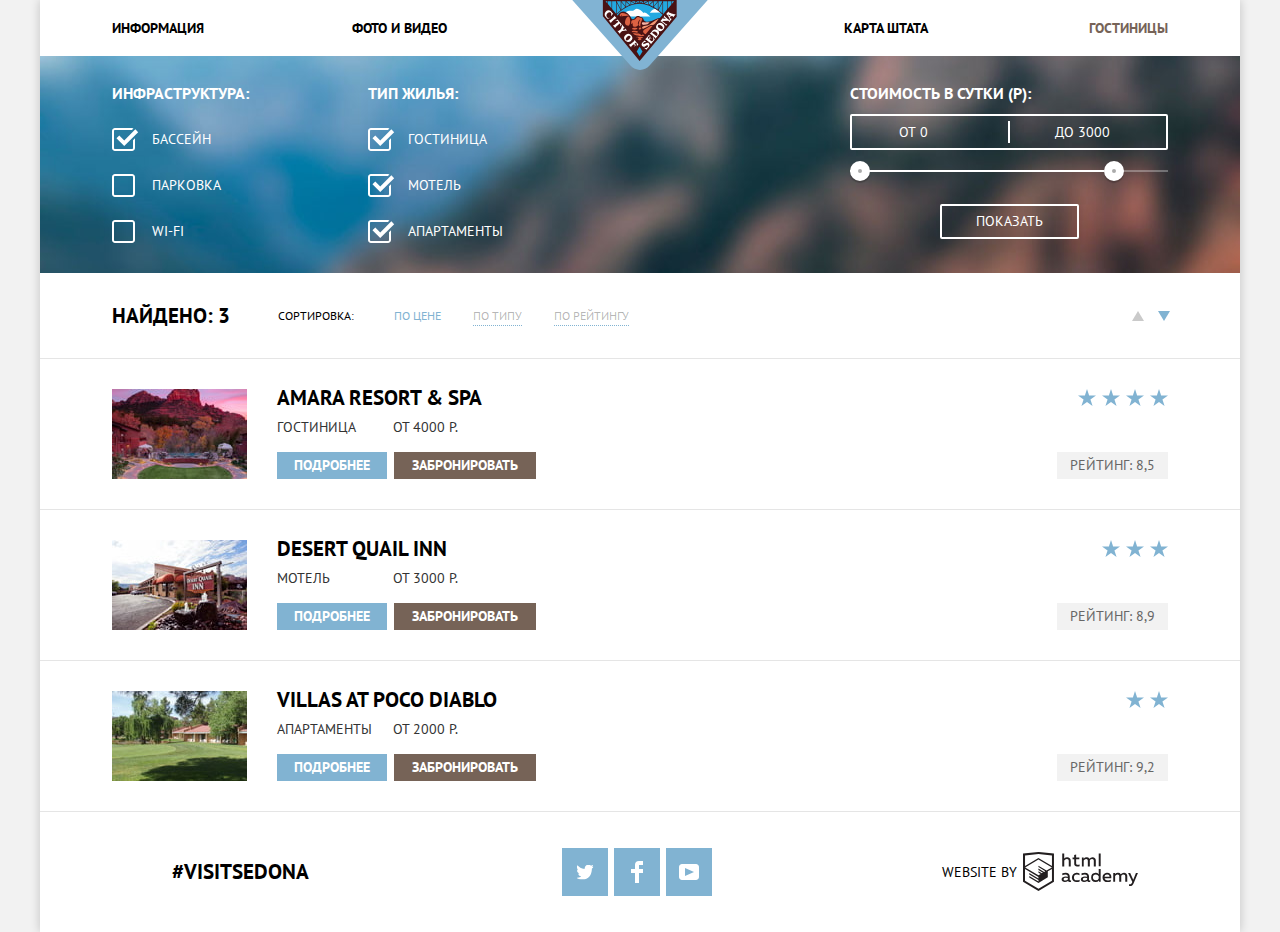
==== commit dba30b5f: "убирает стили у врейма и абсолют у футера-мейн" ====
--- a/hotels.html
+++ b/hotels.html
@@ -4,7 +4,7 @@
 		<meta charset="utf-8">
 		<title>HTML Academy: Седона</title>
 		<link rel="stylesheet" type="text/css" href="css/normalize.css">
-		<link rel="stylesheet" type="text/css" href="css/style.css">
+		<link rel="stylesheet" type="text/css" href="css/style-min.css">
 		<link href="https://fonts.googleapis.com/css?family=PT+Sans:400,700&amp;subset=latin,cyrillic" rel="stylesheet">
 	</head>
 	<body>
@@ -180,25 +180,25 @@
 
 			</section>
 
-			<footer class="footer-main">
-			
-			<div class="footer-hashtag">
-				<p>#VisitSedona</p>
+		<footer class="footer-main">
+			<div class="footer-container">
+				<div class="footer-hashtag">
+					<p>#VisitSedona</p>
+				</div>
+
+				<div class="footer-socials">
+					<a class="btn socials-btn socials-btn-tw" href="#" title="Twitter"><span class="visually-hidden">Twitter</span></a>
+					<a class="btn socials-btn socials-btn-fb" href="#" title="Facebook"><span class="visually-hidden">Facebook</span></a>
+					<a class="btn socials-btn socials-btn-yt" href="#" title="Youtube"><span class="visually-hidden">Youtube</span></a>
+				</div>
+
+				<div class="footer-copyright">
+					<p>website by</p>
+					<a href="https://htmlacademy.ru/intensive/htmlcss" target="_blank" title="HTML Academy">
+						<!--<img src="img/logo-htmlacademy.svg" width="115" height="41" alt="HTML Academy">-->
+					</a>
+				</div>
 			</div>
-
-			<div class="footer-socials">
-				<a class="btn socials-btn socials-btn-tw" href="#" title="Twitter"><span class="visually-hidden">Twitter</span></a>
-				<a class="btn socials-btn socials-btn-fb" href="#" title="Facebook"><span class="visually-hidden">Facebook</span></a>
-				<a class="btn socials-btn socials-btn-yt" href="#" title="Youtube"><span class="visually-hidden">Youtube</span></a>
-			</div>
-
-			<div class="footer-copyright">
-				<p>website by</p>
-				<a href="https://htmlacademy.ru/intensive/htmlcss" target="_blank" title="HTML Academy">
-					<!--<img src="img/logo-htmlacademy.svg" width="115" height="41" alt="HTML Academy">-->
-				</a>
-			</div>
-			
 		</footer>
 
 		</main>
--- a/css/style-min.css
+++ b/css/style-min.css
@@ -0,0 +1 @@
+.features__title_white::before,.logo-main{-webkit-transform:translate(-50%);-ms-transform:translate(-50%);left:50%}.header-main,.navigation-main,main{background-color:#fff}.btn-search-form,a{text-decoration:none}.btn-form,.search-form input,.search-form-title b,body{font-family:'PT Sans',Arial,sans-serif;text-transform:uppercase}.btn-filter,.btn-form,.search-form input,.search-form-title b,body{text-transform:uppercase}body{position:relative;margin:0 auto;max-width:1200px;min-width:768px;font-weight:400;font-size:14px;line-height:26px;text-align:center;color:#000;-webkit-box-shadow:0 0 10px 0 rgba(0,0,0,.2);box-shadow:0 0 10px 0 rgba(0,0,0,.2);background-color:#f2f2f2}img{width:100%;height:auto}.visually-hidden:not(:focus):not(:active),input[type=checkbox].visually-hidden,input[type=radio].visually-hidden{position:absolute;width:1px;height:1px;margin:-1px;border:0;padding:0;white-space:nowrap;-webkit-clip-path:inset(100%);clip-path:inset(100%);clip:rect(0 0 0 0);overflow:hidden}.wrapper{margin:0 6%}.btn{cursor:pointer}.navigation-main{position:relative;color:#000}.logo-main{position:absolute;top:0;z-index:999;transform:translate(-50%)}.logo-main:focus{outline:dotted thin;outline:-webkit-focus-ring-color auto 5px}.logo-main img{width:138px;height:70px}.navigation-site{display:-webkit-box;display:-ms-flexbox;display:flex;-ms-flex-wrap:wrap;flex-wrap:wrap;-webkit-box-pack:start;-ms-flex-pack:start;justify-content:flex-start;-webkit-box-align:center;-ms-flex-align:center;align-items:center;margin:0;padding:0}.navigation-site li{padding:15px 0;width:20%;list-style:none}.navigation-site li:nth-child(4n-3){margin-left:6%}.navigation-site li:nth-child(4n+4){margin-right:6%}.navigation-site li:nth-child(4n+2){margin-right:auto}.navigation-site li:nth-child(4n+2),.navigation-site li:nth-child(4n-3){text-align:left}.navigation-site li:nth-child(4n+3),.navigation-site li:nth-child(4n+4){text-align:right}.navigation-site a{font-weight:700;color:#000}.navigation-site a:focus,.navigation-site a:hover{color:#81b3d2}.navigation-site a:active{color:#000;opacity:.3}.navigation-site_active a,.navigation-site_active a:active,.navigation-site_active a:hover{color:#766357;opacity:1}.features,.intro{color:#000;position:relative;z-index:20}.intro{padding-top:76px;padding-bottom:81px;background:url(../img/intro-border.png) 50% 100% no-repeat,url(../img/intro-bg.jpg) 0 21% no-repeat #b6d0e4;background-size:100%,cover}.intro img{display:block;margin:0 auto}.intro img:nth-child(2){margin-bottom:11px;width:188px;height:45px}.intro img:nth-child(3){margin-bottom:52px;width:256px;height:30px}.intro img:nth-child(4){margin-bottom:56px;width:458px;height:78px}.intro img:nth-child(5){width:296px;height:80px}.features{background-color:#fff}.features__head{padding-top:60px;padding-bottom:51px}.features__head h1{margin:0 0 26px;font-weight:700;font-size:21px;line-height:26px}.features__head p{margin:0}.features__item{display:-webkit-box;display:-ms-flexbox;display:flex}.col-x1{width:33%}.col-x2{width:67%}.features__title{position:relative;padding-top:47px;padding-bottom:38px}.features__title h2{margin:0 0 24px;padding-left:25%;padding-right:25%;font-weight:700;font-size:21px;line-height:21px}.features__title p{margin:0 0 21px;padding-left:10%;padding-right:10%;font-weight:400;font-size:14px;line-height:21px}.features__title_blue{color:#fff;background-color:#81b3d2}.features__title_white{padding-top:161px;padding-bottom:61px;margin:0;-webkit-box-flex:1;-ms-flex-positive:1;flex-grow:1;color:#000;background-color:#fff}.features__title_white::before{content:"";position:absolute;color:#fff;transform:translate(-50%)}.features__title_white:nth-child(1)::before{top:60px;width:75px;height:72px;background-color:#fff;background-image:url(../img/icon-features-2_1.svg);background-repeat:no-repeat;background-position:0 0}.features__title_white:nth-child(2)::before{top:61px;width:74px;height:70px;background-color:#fff;background-image:url(../img/icon-features-2_2.svg);background-repeat:no-repeat;background-position:0 0}.features__title_white:nth-child(3)::before{top:56px;width:64px;height:76px;background:url(../img/icon-features-2_3.svg) no-repeat #fff}.features__item_grey,.features__title_grey{background-color:#eee;color:#000}.features__title_grey{-webkit-box-flex:1;-ms-flex-positive:1;flex-grow:1}.features__item:nth-child(2) .features__img{background:url(../img/features1.jpg) 0 54% no-repeat #b6d0e4;background-size:cover}.features__item:nth-child(4) .features__img{background:url(../img/features3.jpg) 0 53% no-repeat #b6d0e4;background-size:cover}.search-form-title{position:relative;margin:0;padding-top:50px;z-index:20;color:#000;background-color:#fff}.search-form-title b{display:block;margin:0 0 24px;font-weight:700;font-size:30px;line-height:36px}.search-form-title p{margin:0 0 47px;font-size:14px;line-height:24px}.btn-search-form{display:block;margin:0 auto;padding:30px 0;width:568px;font-weight:700;font-size:21px;line-height:26px;color:#fff;text-align:center;background-color:#766357}.btn-search-form:focus,.btn-search-form:hover{background-color:#604e43}.btn-search-form:active{color:rgba(255,255,255,.3);background-color:#503e33}.search-form-container{position:relative;margin:0;padding:0}.search-form{position:absolute;top:0;left:50%;-webkit-transform:translate(-50%);-ms-transform:translate(-50%);transform:translate(-50%);width:568px;height:395px;-webkit-box-sizing:border-box;box-sizing:border-box;z-index:10;background-color:#fff;padding:55px}.search-form-hide{display:none}.search-form-show{display:block;-webkit-animation:bounce .6s;animation:bounce .6s}.footer-container,.search-form-wrapper{display:-webkit-box;display:-ms-flexbox}.search-form-error{-webkit-animation:shake .6s;animation:shake .6s}.search-form-wrapper{display:flex;-webkit-box-align:center;-ms-flex-align:center;align-items:center;margin-bottom:29px}.search-form fieldset{margin:0;padding:0;border:none}.search-form label{width:112px;font-weight:700;text-align:left}.search-form input{height:38px;-webkit-box-sizing:border-box;box-sizing:border-box;font-weight:700;font-size:14px;line-height:26px;text-align:left;background-color:#f2f2f2;border:none}.btn-form,.footer-hashtag{font-size:21px;line-height:26px;font-weight:700}.search-form input:hover{background-color:#ebebeb}.search-form input:focus{background-color:#fff;-webkit-box-shadow:0 0 0 2px #f2f2f2 inset;box-shadow:0 0 0 2px #f2f2f2 inset}.search-form .search-form__data{margin-bottom:1px}.search-form__input{position:relative;margin:0;padding:0}.search-form__data input{padding:4px 36px 4px 11px;display:inline-block;width:346px;vertical-align:top}.search-form__btn-calendar{position:absolute;top:2px;right:3px;width:34px;height:34px;background:url(../img/calendar.svg) 7px 6px no-repeat #f2f2f2;border:0}.search-form__btn-calendar:focus,.search-form__btn-calendar:hover{background:url(../img/calendar_hover.svg) 7px 6px no-repeat #f2f2f2}.search-form__btn-calendar:active{background:url(../img/calendar_active.svg) 7px 6px no-repeat #f2f2f2}.search-form input:hover+.search-form__btn-calendar{background-color:#ebebeb}.search-form input:focus+.search-form__btn-calendar{background-color:#fff}.search-form__passenger label:nth-child(3){margin-left:auto;width:64px}.search-form__passenger input{-webkit-box-sizing:border-box;box-sizing:border-box;padding:4px;width:38px;text-align:center}.search-form__passenger .search-form__input{display:-webkit-inline-box;display:-ms-inline-flexbox;display:inline-flex;-webkit-box-pack:center;-ms-flex-pack:center;justify-content:center;-webkit-box-align:start;-ms-flex-align:start;align-items:flex-start}.footer-container,.footer-socials{-webkit-box-direction:normal;-ms-flex-direction:row}.search-form__btn-passenger{position:relative;width:38px;height:38px;border:0;background-color:#f2f2f2}.btn-form,.map-img iframe{border:none}.search-form__btn-passenger_less::before,.search-form__btn-passenger_more::before{content:"";position:absolute;width:11px;height:3px;top:50%;left:50%;-webkit-transform:translate(-50%,-50%);-ms-transform:translate(-50%,-50%);transform:translate(-50%,-50%);background-color:#a9a9a9}.search-form__btn-passenger_more::after,.socials-btn::before{top:50%;left:50%;-webkit-transform:translate(-50%,-50%);-ms-transform:translate(-50%,-50%);content:""}.search-form__btn-passenger_more::after{position:absolute;width:3px;height:11px;transform:translate(-50%,-50%);background-color:#a9a9a9}.search-form__btn-passenger_more:focus,.search-form__btn-passenger_more:hover{background-color:#ebebeb}.search-form__btn-passenger_more:focus::after,.search-form__btn-passenger_more:focus::before,.search-form__btn-passenger_more:hover::after,.search-form__btn-passenger_more:hover::before{background-color:#000}.search-form__btn-passenger_less:focus,.search-form__btn-passenger_less:hover{background-color:#ebebeb}.search-form__btn-passenger_less:focus::before,.search-form__btn-passenger_less:hover::before{background-color:#000}.btn-form,.search-form__btn-passenger_less:active::before,.search-form__btn-passenger_more:active::after,.search-form__btn-passenger_more:active::before{background-color:#81b3d2}.btn-form{padding:16px;margin-top:25px;width:100%;text-align:center;color:#fff}.btn-form:focus,.btn-form:hover{background-color:#669ec0}.btn-form:active{color:rgba(255,255,255,.3);background-color:#5496bd}.map-img{height:593px;width:100%;z-index:9;overflow:hidden;background-color:#f2f1ef;background-image:url(../img/map.jpg);background-repeat:no-repeat;background-position:50% 0;background-size:cover}.footer-main{position:relative}.footer-container{display:flex;-webkit-box-orient:horizontal;flex-direction:row;-webkit-box-pack:center;-ms-flex-pack:center;justify-content:center;-webkit-box-align:center;-ms-flex-align:center;align-items:center;width:100%;height:120px;color:#000;background-color:#fff}.footer-copyright,.footer-socials{display:-webkit-box;display:-ms-flexbox;-webkit-box-orient:horizontal}.footer-index{position:absolute;bottom:0;background-color:rgba(254,254,254,.9)}.btn-more,.socials-btn{background-color:#81b3d2}.footer-main div{margin:0 auto;text-align:center}.footer-copyright p,.socials-btn{margin-right:6px}.footer-hashtag{width:33%;-webkit-box-flex:1;-ms-flex-positive:1;flex-grow:1}.footer-socials{display:flex;flex-direction:row;-webkit-box-pack:center;-ms-flex-pack:center;justify-content:center;-webkit-box-align:center;-ms-flex-align:center;align-items:center;width:33%;-webkit-box-flex:1;-ms-flex-positive:1;flex-grow:1}.socials-btn{position:relative;width:46px;height:48px}.socials-btn:focus,.socials-btn:hover{background-color:#669ec0}.socials-btn:active{background-color:#5496bd}.socials-btn:active::before{opacity:.3}.socials-btn::before{position:absolute;transform:translate(-50%,-50%)}.socials-btn-tw::before{width:17px;height:15px;background-image:url(../img/icon-tw.svg)}.socials-btn-fb::before{width:12px;height:22px;background-image:url(../img/icon-fb.svg)}.socials-btn-yt::before{width:20px;height:16px;background-image:url(../img/icon-yt.svg)}.footer-copyright{display:flex;-webkit-box-direction:normal;-ms-flex-direction:row;flex-direction:row;-webkit-box-pack:center;-ms-flex-pack:center;justify-content:center;-webkit-box-align:center;-ms-flex-align:center;align-items:center;width:33%;-webkit-box-flex:1;-ms-flex-positive:1;flex-grow:1}.filters fieldset,.filters form{display:-webkit-box;display:-ms-flexbox}.filters .filters__price,.filters fieldset,.hotel__ratings,.hotels{-webkit-box-orient:vertical;-webkit-box-direction:normal}.footer-copyright a{position:relative;width:115px;height:41px}.footer-copyright a::before{content:"";position:absolute;top:0;left:0;width:115px;height:41px;background-image:url(../img/logo-htmlacademy.svg);background-repeat:no-repeat}.footer-copyright a:focus::before,.footer-copyright a:hover::before{background:url(../img/logo-htmlacademy_hover.svg) no-repeat}.footer-copyright a:active::before{background:url(../img/logo-htmlacademy_active.svg) no-repeat}.filters{padding:27px 0 9px;color:#fff;background:url(../img/filters-bg.jpg) 0 50% no-repeat #485359;background-size:cover}.filters form{display:flex}.filters fieldset{margin:0;padding:0;display:flex;-ms-flex-direction:column;flex-direction:column;text-align:left;border:none}.filters__title{margin-bottom:22px;font-size:16px;line-height:21px;font-weight:700}.filters .filters__infrastructure{width:150px;margin-right:10%}.filters .filters__type-hotel{width:150px}input[type=checkbox]+label{position:relative;margin-bottom:20px;padding-left:40px;cursor:pointer}input[type=checkbox]+label::before{content:"";position:absolute;top:2px;left:0;width:27px;height:23px;background-image:url(../img/checkbox-off.svg);background-repeat:no-repeat}input[type=checkbox]:checked+label::before{background-image:url(../img/checkbox-on.svg)}input[type=checkbox]:disabled+label::before{background-image:url(../img/checkbox-off_disabled.svg)}input[type=checkbox]:checked:disabled+label,input[type=checkbox]:disabled+label{color:#6a6a6a;cursor:auto}input[type=checkbox]:checked:disabled+label::before{background-image:url(../img/checkbox-on_disabled.svg)}input[type=checkbox]:focus+label{outline:dotted thin;outline:-webkit-focus-ring-color auto 5px}.filters .filters__price{margin-left:auto;display:-webkit-box;display:-ms-flexbox;display:flex;-ms-flex-direction:column;flex-direction:column;max-width:318px;min-width:222px;width:31%}.filters__price .filters__title{margin-bottom:10px}.filters__price-input{position:relative;margin-bottom:20px;display:-webkit-box;display:-ms-flexbox;display:flex;-webkit-box-pack:justify;-ms-flex-pack:justify;justify-content:space-between;-webkit-box-align:center;-ms-flex-align:center;align-items:center;border:2px solid #fff;border-radius:2px}.price-wrapper,.sorting .wrapper{display:-webkit-box;display:-ms-flexbox}.price-wrapper{display:flex;-webkit-box-pack:center;-ms-flex-pack:center;justify-content:center;-webkit-box-align:center;-ms-flex-align:center;align-items:center;-webkit-box-flex:1;-ms-flex-positive:1;flex-grow:1}.filters__price-input label{margin-bottom:0;margin-right:1px;margin-left:auto;cursor:pointer}.filters__price-input::before{content:"";position:absolute;top:50%;left:50%;width:2px;height:22px;background-color:#fff;-webkit-transform:translate(-50%,-50%);-ms-transform:translate(-50%,-50%);transform:translate(-50%,-50%)}.filters__price-input input{padding:3px;margin-right:auto;width:38px;height:26px;color:inherit;font:inherit;background:0 0;border:none}.filter__range{position:relative}.filter__range .filter__range-scale{height:2px;background:rgba(255,255,255,.3)}.filter__range .filter__range-bar{width:80%;height:2px;background:#fff}.filter__range-toggle{position:absolute;top:-9px;width:4px;height:4px;background:#ababab;border:8px solid #fff;border-radius:50%;-webkit-box-shadow:0 2px 1px 0 rgba(0,1,1,.2);box-shadow:0 2px 1px 0 rgba(0,1,1,.2);cursor:pointer}.filter__range-toggle:hover{background:#1c4f80}.filter__range-toggle_min{left:0}.filter__range-toggle_max{left:80%}.btn-filter{margin:32px auto 0;padding:5px 34px;font-family:'PT Sans',Arial,sans-serif;font-weight:400;font-size:14px;line-height:21px;color:#fff;background-color:transparent;border:2px solid #fff;border-radius:2px}.hotels,.sorting{background-color:#fff}.btn-filter:focus,.btn-filter:hover{color:#000;background-color:#fff}.sorting{padding-top:30px;padding-bottom:29px;color:#000;border-bottom:1px solid #e5e5e5}.sorting .wrapper{display:flex;-webkit-box-align:center;-ms-flex-align:center;align-items:center}.hotels,.sorting__filters{display:-webkit-box;display:-ms-flexbox}.sorting h2{margin:0 48px 0 0;font-weight:700;font-size:21px;line-height:26px}.btn-sort,.sorting__filters h3{font-size:12px;line-height:18px}.sorting__filters{display:flex;-webkit-box-align:center;-ms-flex-align:center;align-items:center}.sorting__filters h3{margin:0 40px 0 0;font-weight:400}.btn-sort{margin-right:32px;border-bottom:1px dotted #81b3d2;color:rgba(0,0,0,.3)}.btn-sort:focus,.btn-sort:hover{color:#81b3d2}.btn-sort:active{color:#000;border-color:transparent}.btn-sort_active{color:#81b3d2;border-color:transparent}.sorting__dir{margin-left:auto}.btn-sort-dir{position:relative;margin-right:12px;margin-top:-5px;display:inline-block;width:10px;height:11px;vertical-align:middle}.btn-sort-dir:nth-child(2){margin-right:0}.btn-sort-dir::before{content:"";position:absolute;bottom:0;left:0;width:0;height:0;border:6px solid #cacaca;border-top-width:0;border-bottom-width:10px;border-color:#cacaca transparent}.btn-sort-dir:last-child::before{border-top-width:10px;border-bottom-width:0}.btn-sort-dir:focus::before,.btn-sort-dir:hover::before{border-color:#000 transparent}.btn-sort-dir:active::before,.btn-sort-dir_active::before{border-color:#81b3d2 transparent}.hotels{display:flex;-ms-flex-direction:column;flex-direction:column;text-align:left}.hotel__ratings,.hotels__item .wrapper,.hotels__type-price{display:-webkit-box;display:-ms-flexbox}.hotels__item{padding-top:25px;padding-bottom:30px;border-bottom:1px solid #e5e5e5}.hotels__item .wrapper{display:flex;-webkit-box-align:center;-ms-flex-align:center;align-items:center}.hotels__item img{margin-top:5px;margin-right:30px;width:135px;height:90px}.hotels__item h3{margin:0 0 6px;font-weight:700;font-size:21px;line-height:26px}.hotels__type-price{margin:0;display:flex;font-weight:400;font-size:14px;line-height:21px;color:#333}.btn-more,.btn-reservation{margin-top:14px;margin-right:3px;display:inline-block;font-weight:700;vertical-align:top;padding:3px;text-align:center;font-size:14px;line-height:21px}.hotels__type-price span{width:116px}.btn-more{width:104px;color:#fff}.btn-more:active,.btn-more:focus,.btn-more:hover{background-color:#669ec0}.btn-more:active{color:rgba(255,255,255,.3)}.btn-reservation{width:136px;color:#fff;background-color:#766357}.btn-reservation:focus,.btn-reservation:hover{background-color:#604e43}.btn-reservation:active{color:rgba(255,255,255,.3);background-color:#503e33}.hotel__ratings{margin-top:5px;margin-left:auto;-ms-flex-item-align:stretch;align-self:stretch;display:flex;-ms-flex-direction:column;flex-direction:column;-webkit-box-pack:justify;-ms-flex-pack:justify;justify-content:space-between;-webkit-box-align:end;-ms-flex-align:end;align-items:flex-end}.hotel__stars{margin:0;display:-webkit-box;display:-ms-flexbox;display:flex;-webkit-box-pack:end;-ms-flex-pack:end;justify-content:flex-end}.hotel__stars span{margin-right:6px;display:inline-block;vertical-align:top;width:18px;height:17px;background-image:url(../img/star.svg);background-repeat:no-repeat}.hotel__stars span:last-child{margin:0}.hotel__rating{margin:0;padding:3px;width:105px;text-align:center;font-size:14px;line-height:21px;color:#666;background-color:#f2f2f2}@-webkit-keyframes bounce{0%{-webkit-transform:translate(-50%,-100%);transform:translate(-50%,-100%)}70%{-webkit-transform:translate(-50%,30px);transform:translate(-50%,30px)}90%{-webkit-transform:translate(-50%,-10px);transform:translate(-50%,-10px)}100%{-webkit-transform:translate(-50%,0);transform:translate(-50%,0)}}@keyframes bounce{0%{-webkit-transform:translate(-50%,-100%);transform:translate(-50%,-100%)}70%{-webkit-transform:translate(-50%,30px);transform:translate(-50%,30px)}90%{-webkit-transform:translate(-50%,-10px);transform:translate(-50%,-10px)}100%{-webkit-transform:translate(-50%,0);transform:translate(-50%,0)}}@-webkit-keyframes shake{0%,100%{-webkit-transform:translate(-50%,0);transform:translate(-50%,0)}10%,30%,50%,70%,90%{-webkit-transform:translate(-52%,0);transform:translate(-52%,0)}20%,40%,60%,80%{-webkit-transform:translate(-48%,0);transform:translate(-48%,0)}}@keyframes shake{0%,100%{-webkit-transform:translate(-50%,0);transform:translate(-50%,0)}10%,30%,50%,70%,90%{-webkit-transform:translate(-52%,0);transform:translate(-52%,0)}20%,40%,60%,80%{-webkit-transform:translate(-48%,0);transform:translate(-48%,0)}}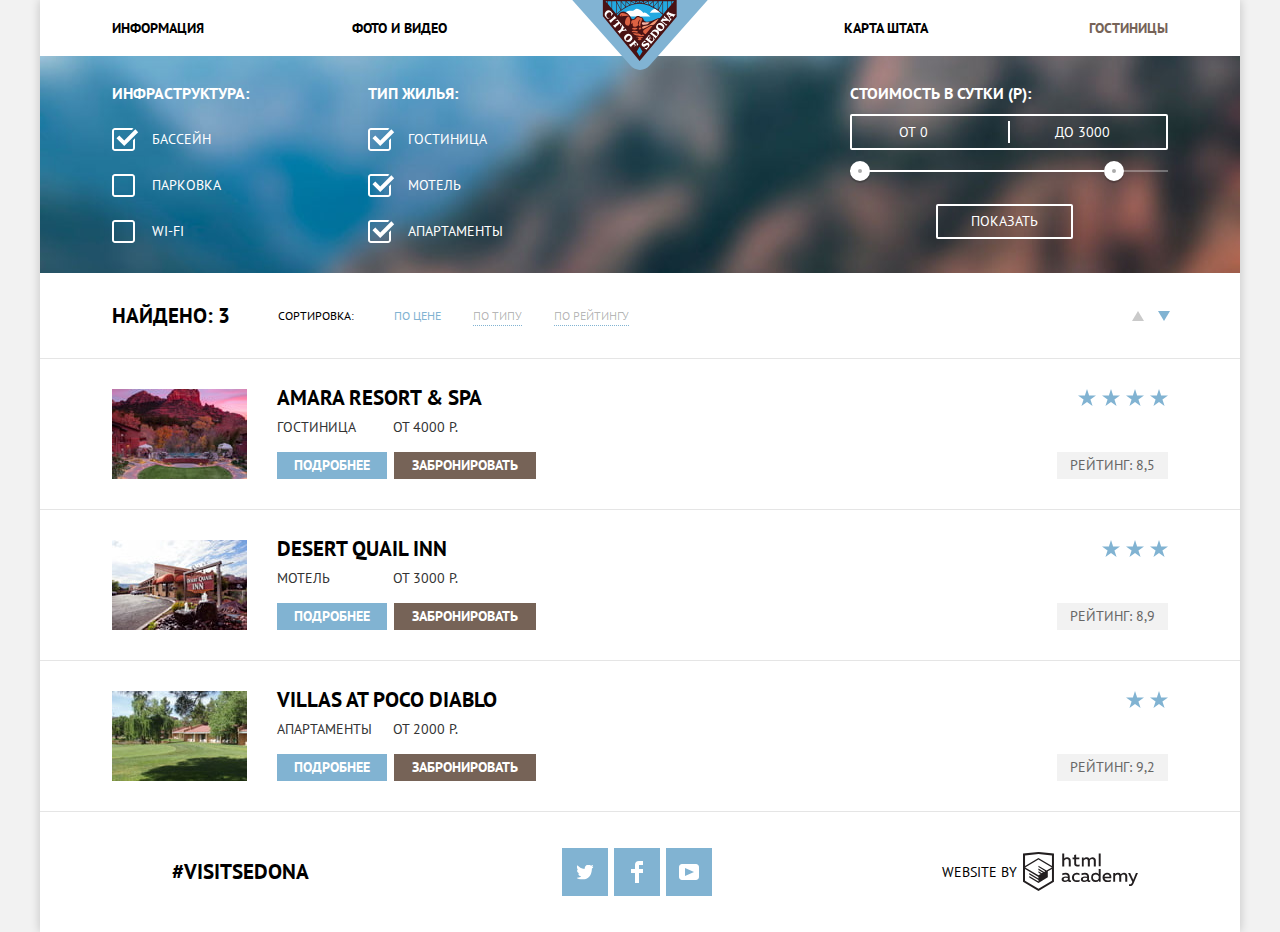
==== commit e19458dc: "добавляет различные правки" ====
--- a/hotels.html
+++ b/hotels.html
@@ -110,7 +110,7 @@
 						<div class="wrapper">
 							<img src="img/hotel1.jpg" width="135" height="90" alt="Amara Resort & Spa">
 							<div>
-								<h3>Amara Resort &amp; Spa</h3>
+								<h3 class="hotels__name"><a href="#">Amara Resort &amp; Spa</a></h3>
 								<p class="hotels__type-price">
 									<span>Гостиница</span>
 									<span>от 4000 р.</span>
@@ -135,7 +135,7 @@
 						<div class="wrapper">
 							<img src="img/hotel2.jpg" width="135" height="90" alt="Desert Quail Inn">
 							<div>
-								<h3 class="hotels__name">Desert Quail Inn</h3>
+								<h3 class="hotels__name"><a href="#">Desert Quail Inn</a></h3>
 								<p class="hotels__type-price">
 									<span>Мотель</span>
 									<span>от 3000 р.</span>
@@ -159,7 +159,7 @@
 						<div class="wrapper">
 							<img src="img/hotel3.jpg" width="135" height="90" alt="Villas at Poco Diablo">
 							<div>
-								<h3 class="hotels__name">Villas at Poco Diablo</h3>
+								<h3 class="hotels__name"><a href="#">Villas at Poco Diablo</a></h3>
 								<p class="hotels__type-price">
 									<span>Апартаменты</span>
 									<span>от 2000 р.</span>
--- a/css/style-min.css
+++ b/css/style-min.css
@@ -1 +1 @@
-.features__title_white::before,.logo-main{-webkit-transform:translate(-50%);-ms-transform:translate(-50%);left:50%}.header-main,.navigation-main,main{background-color:#fff}.btn-search-form,a{text-decoration:none}.btn-form,.search-form input,.search-form-title b,body{font-family:'PT Sans',Arial,sans-serif;text-transform:uppercase}.btn-filter,.btn-form,.search-form input,.search-form-title b,body{text-transform:uppercase}body{position:relative;margin:0 auto;max-width:1200px;min-width:768px;font-weight:400;font-size:14px;line-height:26px;text-align:center;color:#000;-webkit-box-shadow:0 0 10px 0 rgba(0,0,0,.2);box-shadow:0 0 10px 0 rgba(0,0,0,.2);background-color:#f2f2f2}img{width:100%;height:auto}.visually-hidden:not(:focus):not(:active),input[type=checkbox].visually-hidden,input[type=radio].visually-hidden{position:absolute;width:1px;height:1px;margin:-1px;border:0;padding:0;white-space:nowrap;-webkit-clip-path:inset(100%);clip-path:inset(100%);clip:rect(0 0 0 0);overflow:hidden}.wrapper{margin:0 6%}.btn{cursor:pointer}.navigation-main{position:relative;color:#000}.logo-main{position:absolute;top:0;z-index:999;transform:translate(-50%)}.logo-main:focus{outline:dotted thin;outline:-webkit-focus-ring-color auto 5px}.logo-main img{width:138px;height:70px}.navigation-site{display:-webkit-box;display:-ms-flexbox;display:flex;-ms-flex-wrap:wrap;flex-wrap:wrap;-webkit-box-pack:start;-ms-flex-pack:start;justify-content:flex-start;-webkit-box-align:center;-ms-flex-align:center;align-items:center;margin:0;padding:0}.navigation-site li{padding:15px 0;width:20%;list-style:none}.navigation-site li:nth-child(4n-3){margin-left:6%}.navigation-site li:nth-child(4n+4){margin-right:6%}.navigation-site li:nth-child(4n+2){margin-right:auto}.navigation-site li:nth-child(4n+2),.navigation-site li:nth-child(4n-3){text-align:left}.navigation-site li:nth-child(4n+3),.navigation-site li:nth-child(4n+4){text-align:right}.navigation-site a{font-weight:700;color:#000}.navigation-site a:focus,.navigation-site a:hover{color:#81b3d2}.navigation-site a:active{color:#000;opacity:.3}.navigation-site_active a,.navigation-site_active a:active,.navigation-site_active a:hover{color:#766357;opacity:1}.features,.intro{color:#000;position:relative;z-index:20}.intro{padding-top:76px;padding-bottom:81px;background:url(../img/intro-border.png) 50% 100% no-repeat,url(../img/intro-bg.jpg) 0 21% no-repeat #b6d0e4;background-size:100%,cover}.intro img{display:block;margin:0 auto}.intro img:nth-child(2){margin-bottom:11px;width:188px;height:45px}.intro img:nth-child(3){margin-bottom:52px;width:256px;height:30px}.intro img:nth-child(4){margin-bottom:56px;width:458px;height:78px}.intro img:nth-child(5){width:296px;height:80px}.features{background-color:#fff}.features__head{padding-top:60px;padding-bottom:51px}.features__head h1{margin:0 0 26px;font-weight:700;font-size:21px;line-height:26px}.features__head p{margin:0}.features__item{display:-webkit-box;display:-ms-flexbox;display:flex}.col-x1{width:33%}.col-x2{width:67%}.features__title{position:relative;padding-top:47px;padding-bottom:38px}.features__title h2{margin:0 0 24px;padding-left:25%;padding-right:25%;font-weight:700;font-size:21px;line-height:21px}.features__title p{margin:0 0 21px;padding-left:10%;padding-right:10%;font-weight:400;font-size:14px;line-height:21px}.features__title_blue{color:#fff;background-color:#81b3d2}.features__title_white{padding-top:161px;padding-bottom:61px;margin:0;-webkit-box-flex:1;-ms-flex-positive:1;flex-grow:1;color:#000;background-color:#fff}.features__title_white::before{content:"";position:absolute;color:#fff;transform:translate(-50%)}.features__title_white:nth-child(1)::before{top:60px;width:75px;height:72px;background-color:#fff;background-image:url(../img/icon-features-2_1.svg);background-repeat:no-repeat;background-position:0 0}.features__title_white:nth-child(2)::before{top:61px;width:74px;height:70px;background-color:#fff;background-image:url(../img/icon-features-2_2.svg);background-repeat:no-repeat;background-position:0 0}.features__title_white:nth-child(3)::before{top:56px;width:64px;height:76px;background:url(../img/icon-features-2_3.svg) no-repeat #fff}.features__item_grey,.features__title_grey{background-color:#eee;color:#000}.features__title_grey{-webkit-box-flex:1;-ms-flex-positive:1;flex-grow:1}.features__item:nth-child(2) .features__img{background:url(../img/features1.jpg) 0 54% no-repeat #b6d0e4;background-size:cover}.features__item:nth-child(4) .features__img{background:url(../img/features3.jpg) 0 53% no-repeat #b6d0e4;background-size:cover}.search-form-title{position:relative;margin:0;padding-top:50px;z-index:20;color:#000;background-color:#fff}.search-form-title b{display:block;margin:0 0 24px;font-weight:700;font-size:30px;line-height:36px}.search-form-title p{margin:0 0 47px;font-size:14px;line-height:24px}.btn-search-form{display:block;margin:0 auto;padding:30px 0;width:568px;font-weight:700;font-size:21px;line-height:26px;color:#fff;text-align:center;background-color:#766357}.btn-search-form:focus,.btn-search-form:hover{background-color:#604e43}.btn-search-form:active{color:rgba(255,255,255,.3);background-color:#503e33}.search-form-container{position:relative;margin:0;padding:0}.search-form{position:absolute;top:0;left:50%;-webkit-transform:translate(-50%);-ms-transform:translate(-50%);transform:translate(-50%);width:568px;height:395px;-webkit-box-sizing:border-box;box-sizing:border-box;z-index:10;background-color:#fff;padding:55px}.search-form-hide{display:none}.search-form-show{display:block;-webkit-animation:bounce .6s;animation:bounce .6s}.footer-container,.search-form-wrapper{display:-webkit-box;display:-ms-flexbox}.search-form-error{-webkit-animation:shake .6s;animation:shake .6s}.search-form-wrapper{display:flex;-webkit-box-align:center;-ms-flex-align:center;align-items:center;margin-bottom:29px}.search-form fieldset{margin:0;padding:0;border:none}.search-form label{width:112px;font-weight:700;text-align:left}.search-form input{height:38px;-webkit-box-sizing:border-box;box-sizing:border-box;font-weight:700;font-size:14px;line-height:26px;text-align:left;background-color:#f2f2f2;border:none}.btn-form,.footer-hashtag{font-size:21px;line-height:26px;font-weight:700}.search-form input:hover{background-color:#ebebeb}.search-form input:focus{background-color:#fff;-webkit-box-shadow:0 0 0 2px #f2f2f2 inset;box-shadow:0 0 0 2px #f2f2f2 inset}.search-form .search-form__data{margin-bottom:1px}.search-form__input{position:relative;margin:0;padding:0}.search-form__data input{padding:4px 36px 4px 11px;display:inline-block;width:346px;vertical-align:top}.search-form__btn-calendar{position:absolute;top:2px;right:3px;width:34px;height:34px;background:url(../img/calendar.svg) 7px 6px no-repeat #f2f2f2;border:0}.search-form__btn-calendar:focus,.search-form__btn-calendar:hover{background:url(../img/calendar_hover.svg) 7px 6px no-repeat #f2f2f2}.search-form__btn-calendar:active{background:url(../img/calendar_active.svg) 7px 6px no-repeat #f2f2f2}.search-form input:hover+.search-form__btn-calendar{background-color:#ebebeb}.search-form input:focus+.search-form__btn-calendar{background-color:#fff}.search-form__passenger label:nth-child(3){margin-left:auto;width:64px}.search-form__passenger input{-webkit-box-sizing:border-box;box-sizing:border-box;padding:4px;width:38px;text-align:center}.search-form__passenger .search-form__input{display:-webkit-inline-box;display:-ms-inline-flexbox;display:inline-flex;-webkit-box-pack:center;-ms-flex-pack:center;justify-content:center;-webkit-box-align:start;-ms-flex-align:start;align-items:flex-start}.footer-container,.footer-socials{-webkit-box-direction:normal;-ms-flex-direction:row}.search-form__btn-passenger{position:relative;width:38px;height:38px;border:0;background-color:#f2f2f2}.btn-form,.map-img iframe{border:none}.search-form__btn-passenger_less::before,.search-form__btn-passenger_more::before{content:"";position:absolute;width:11px;height:3px;top:50%;left:50%;-webkit-transform:translate(-50%,-50%);-ms-transform:translate(-50%,-50%);transform:translate(-50%,-50%);background-color:#a9a9a9}.search-form__btn-passenger_more::after,.socials-btn::before{top:50%;left:50%;-webkit-transform:translate(-50%,-50%);-ms-transform:translate(-50%,-50%);content:""}.search-form__btn-passenger_more::after{position:absolute;width:3px;height:11px;transform:translate(-50%,-50%);background-color:#a9a9a9}.search-form__btn-passenger_more:focus,.search-form__btn-passenger_more:hover{background-color:#ebebeb}.search-form__btn-passenger_more:focus::after,.search-form__btn-passenger_more:focus::before,.search-form__btn-passenger_more:hover::after,.search-form__btn-passenger_more:hover::before{background-color:#000}.search-form__btn-passenger_less:focus,.search-form__btn-passenger_less:hover{background-color:#ebebeb}.search-form__btn-passenger_less:focus::before,.search-form__btn-passenger_less:hover::before{background-color:#000}.btn-form,.search-form__btn-passenger_less:active::before,.search-form__btn-passenger_more:active::after,.search-form__btn-passenger_more:active::before{background-color:#81b3d2}.btn-form{padding:16px;margin-top:25px;width:100%;text-align:center;color:#fff}.btn-form:focus,.btn-form:hover{background-color:#669ec0}.btn-form:active{color:rgba(255,255,255,.3);background-color:#5496bd}.map-img{height:593px;width:100%;z-index:9;overflow:hidden;background-color:#f2f1ef;background-image:url(../img/map.jpg);background-repeat:no-repeat;background-position:50% 0;background-size:cover}.footer-main{position:relative}.footer-container{display:flex;-webkit-box-orient:horizontal;flex-direction:row;-webkit-box-pack:center;-ms-flex-pack:center;justify-content:center;-webkit-box-align:center;-ms-flex-align:center;align-items:center;width:100%;height:120px;color:#000;background-color:#fff}.footer-copyright,.footer-socials{display:-webkit-box;display:-ms-flexbox;-webkit-box-orient:horizontal}.footer-index{position:absolute;bottom:0;background-color:rgba(254,254,254,.9)}.btn-more,.socials-btn{background-color:#81b3d2}.footer-main div{margin:0 auto;text-align:center}.footer-copyright p,.socials-btn{margin-right:6px}.footer-hashtag{width:33%;-webkit-box-flex:1;-ms-flex-positive:1;flex-grow:1}.footer-socials{display:flex;flex-direction:row;-webkit-box-pack:center;-ms-flex-pack:center;justify-content:center;-webkit-box-align:center;-ms-flex-align:center;align-items:center;width:33%;-webkit-box-flex:1;-ms-flex-positive:1;flex-grow:1}.socials-btn{position:relative;width:46px;height:48px}.socials-btn:focus,.socials-btn:hover{background-color:#669ec0}.socials-btn:active{background-color:#5496bd}.socials-btn:active::before{opacity:.3}.socials-btn::before{position:absolute;transform:translate(-50%,-50%)}.socials-btn-tw::before{width:17px;height:15px;background-image:url(../img/icon-tw.svg)}.socials-btn-fb::before{width:12px;height:22px;background-image:url(../img/icon-fb.svg)}.socials-btn-yt::before{width:20px;height:16px;background-image:url(../img/icon-yt.svg)}.footer-copyright{display:flex;-webkit-box-direction:normal;-ms-flex-direction:row;flex-direction:row;-webkit-box-pack:center;-ms-flex-pack:center;justify-content:center;-webkit-box-align:center;-ms-flex-align:center;align-items:center;width:33%;-webkit-box-flex:1;-ms-flex-positive:1;flex-grow:1}.filters fieldset,.filters form{display:-webkit-box;display:-ms-flexbox}.filters .filters__price,.filters fieldset,.hotel__ratings,.hotels{-webkit-box-orient:vertical;-webkit-box-direction:normal}.footer-copyright a{position:relative;width:115px;height:41px}.footer-copyright a::before{content:"";position:absolute;top:0;left:0;width:115px;height:41px;background-image:url(../img/logo-htmlacademy.svg);background-repeat:no-repeat}.footer-copyright a:focus::before,.footer-copyright a:hover::before{background:url(../img/logo-htmlacademy_hover.svg) no-repeat}.footer-copyright a:active::before{background:url(../img/logo-htmlacademy_active.svg) no-repeat}.filters{padding:27px 0 9px;color:#fff;background:url(../img/filters-bg.jpg) 0 50% no-repeat #485359;background-size:cover}.filters form{display:flex}.filters fieldset{margin:0;padding:0;display:flex;-ms-flex-direction:column;flex-direction:column;text-align:left;border:none}.filters__title{margin-bottom:22px;font-size:16px;line-height:21px;font-weight:700}.filters .filters__infrastructure{width:150px;margin-right:10%}.filters .filters__type-hotel{width:150px}input[type=checkbox]+label{position:relative;margin-bottom:20px;padding-left:40px;cursor:pointer}input[type=checkbox]+label::before{content:"";position:absolute;top:2px;left:0;width:27px;height:23px;background-image:url(../img/checkbox-off.svg);background-repeat:no-repeat}input[type=checkbox]:checked+label::before{background-image:url(../img/checkbox-on.svg)}input[type=checkbox]:disabled+label::before{background-image:url(../img/checkbox-off_disabled.svg)}input[type=checkbox]:checked:disabled+label,input[type=checkbox]:disabled+label{color:#6a6a6a;cursor:auto}input[type=checkbox]:checked:disabled+label::before{background-image:url(../img/checkbox-on_disabled.svg)}input[type=checkbox]:focus+label{outline:dotted thin;outline:-webkit-focus-ring-color auto 5px}.filters .filters__price{margin-left:auto;display:-webkit-box;display:-ms-flexbox;display:flex;-ms-flex-direction:column;flex-direction:column;max-width:318px;min-width:222px;width:31%}.filters__price .filters__title{margin-bottom:10px}.filters__price-input{position:relative;margin-bottom:20px;display:-webkit-box;display:-ms-flexbox;display:flex;-webkit-box-pack:justify;-ms-flex-pack:justify;justify-content:space-between;-webkit-box-align:center;-ms-flex-align:center;align-items:center;border:2px solid #fff;border-radius:2px}.price-wrapper,.sorting .wrapper{display:-webkit-box;display:-ms-flexbox}.price-wrapper{display:flex;-webkit-box-pack:center;-ms-flex-pack:center;justify-content:center;-webkit-box-align:center;-ms-flex-align:center;align-items:center;-webkit-box-flex:1;-ms-flex-positive:1;flex-grow:1}.filters__price-input label{margin-bottom:0;margin-right:1px;margin-left:auto;cursor:pointer}.filters__price-input::before{content:"";position:absolute;top:50%;left:50%;width:2px;height:22px;background-color:#fff;-webkit-transform:translate(-50%,-50%);-ms-transform:translate(-50%,-50%);transform:translate(-50%,-50%)}.filters__price-input input{padding:3px;margin-right:auto;width:38px;height:26px;color:inherit;font:inherit;background:0 0;border:none}.filter__range{position:relative}.filter__range .filter__range-scale{height:2px;background:rgba(255,255,255,.3)}.filter__range .filter__range-bar{width:80%;height:2px;background:#fff}.filter__range-toggle{position:absolute;top:-9px;width:4px;height:4px;background:#ababab;border:8px solid #fff;border-radius:50%;-webkit-box-shadow:0 2px 1px 0 rgba(0,1,1,.2);box-shadow:0 2px 1px 0 rgba(0,1,1,.2);cursor:pointer}.filter__range-toggle:hover{background:#1c4f80}.filter__range-toggle_min{left:0}.filter__range-toggle_max{left:80%}.btn-filter{margin:32px auto 0;padding:5px 34px;font-family:'PT Sans',Arial,sans-serif;font-weight:400;font-size:14px;line-height:21px;color:#fff;background-color:transparent;border:2px solid #fff;border-radius:2px}.hotels,.sorting{background-color:#fff}.btn-filter:focus,.btn-filter:hover{color:#000;background-color:#fff}.sorting{padding-top:30px;padding-bottom:29px;color:#000;border-bottom:1px solid #e5e5e5}.sorting .wrapper{display:flex;-webkit-box-align:center;-ms-flex-align:center;align-items:center}.hotels,.sorting__filters{display:-webkit-box;display:-ms-flexbox}.sorting h2{margin:0 48px 0 0;font-weight:700;font-size:21px;line-height:26px}.btn-sort,.sorting__filters h3{font-size:12px;line-height:18px}.sorting__filters{display:flex;-webkit-box-align:center;-ms-flex-align:center;align-items:center}.sorting__filters h3{margin:0 40px 0 0;font-weight:400}.btn-sort{margin-right:32px;border-bottom:1px dotted #81b3d2;color:rgba(0,0,0,.3)}.btn-sort:focus,.btn-sort:hover{color:#81b3d2}.btn-sort:active{color:#000;border-color:transparent}.btn-sort_active{color:#81b3d2;border-color:transparent}.sorting__dir{margin-left:auto}.btn-sort-dir{position:relative;margin-right:12px;margin-top:-5px;display:inline-block;width:10px;height:11px;vertical-align:middle}.btn-sort-dir:nth-child(2){margin-right:0}.btn-sort-dir::before{content:"";position:absolute;bottom:0;left:0;width:0;height:0;border:6px solid #cacaca;border-top-width:0;border-bottom-width:10px;border-color:#cacaca transparent}.btn-sort-dir:last-child::before{border-top-width:10px;border-bottom-width:0}.btn-sort-dir:focus::before,.btn-sort-dir:hover::before{border-color:#000 transparent}.btn-sort-dir:active::before,.btn-sort-dir_active::before{border-color:#81b3d2 transparent}.hotels{display:flex;-ms-flex-direction:column;flex-direction:column;text-align:left}.hotel__ratings,.hotels__item .wrapper,.hotels__type-price{display:-webkit-box;display:-ms-flexbox}.hotels__item{padding-top:25px;padding-bottom:30px;border-bottom:1px solid #e5e5e5}.hotels__item .wrapper{display:flex;-webkit-box-align:center;-ms-flex-align:center;align-items:center}.hotels__item img{margin-top:5px;margin-right:30px;width:135px;height:90px}.hotels__item h3{margin:0 0 6px;font-weight:700;font-size:21px;line-height:26px}.hotels__type-price{margin:0;display:flex;font-weight:400;font-size:14px;line-height:21px;color:#333}.btn-more,.btn-reservation{margin-top:14px;margin-right:3px;display:inline-block;font-weight:700;vertical-align:top;padding:3px;text-align:center;font-size:14px;line-height:21px}.hotels__type-price span{width:116px}.btn-more{width:104px;color:#fff}.btn-more:active,.btn-more:focus,.btn-more:hover{background-color:#669ec0}.btn-more:active{color:rgba(255,255,255,.3)}.btn-reservation{width:136px;color:#fff;background-color:#766357}.btn-reservation:focus,.btn-reservation:hover{background-color:#604e43}.btn-reservation:active{color:rgba(255,255,255,.3);background-color:#503e33}.hotel__ratings{margin-top:5px;margin-left:auto;-ms-flex-item-align:stretch;align-self:stretch;display:flex;-ms-flex-direction:column;flex-direction:column;-webkit-box-pack:justify;-ms-flex-pack:justify;justify-content:space-between;-webkit-box-align:end;-ms-flex-align:end;align-items:flex-end}.hotel__stars{margin:0;display:-webkit-box;display:-ms-flexbox;display:flex;-webkit-box-pack:end;-ms-flex-pack:end;justify-content:flex-end}.hotel__stars span{margin-right:6px;display:inline-block;vertical-align:top;width:18px;height:17px;background-image:url(../img/star.svg);background-repeat:no-repeat}.hotel__stars span:last-child{margin:0}.hotel__rating{margin:0;padding:3px;width:105px;text-align:center;font-size:14px;line-height:21px;color:#666;background-color:#f2f2f2}@-webkit-keyframes bounce{0%{-webkit-transform:translate(-50%,-100%);transform:translate(-50%,-100%)}70%{-webkit-transform:translate(-50%,30px);transform:translate(-50%,30px)}90%{-webkit-transform:translate(-50%,-10px);transform:translate(-50%,-10px)}100%{-webkit-transform:translate(-50%,0);transform:translate(-50%,0)}}@keyframes bounce{0%{-webkit-transform:translate(-50%,-100%);transform:translate(-50%,-100%)}70%{-webkit-transform:translate(-50%,30px);transform:translate(-50%,30px)}90%{-webkit-transform:translate(-50%,-10px);transform:translate(-50%,-10px)}100%{-webkit-transform:translate(-50%,0);transform:translate(-50%,0)}}@-webkit-keyframes shake{0%,100%{-webkit-transform:translate(-50%,0);transform:translate(-50%,0)}10%,30%,50%,70%,90%{-webkit-transform:translate(-52%,0);transform:translate(-52%,0)}20%,40%,60%,80%{-webkit-transform:translate(-48%,0);transform:translate(-48%,0)}}@keyframes shake{0%,100%{-webkit-transform:translate(-50%,0);transform:translate(-50%,0)}10%,30%,50%,70%,90%{-webkit-transform:translate(-52%,0);transform:translate(-52%,0)}20%,40%,60%,80%{-webkit-transform:translate(-48%,0);transform:translate(-48%,0)}}+.features__title_white::before,.logo-main{-webkit-transform:translate(-50%);-ms-transform:translate(-50%);left:50%}.header-main,.navigation-main,main{background-color:#fff}.btn-search-form,a{text-decoration:none}.btn-form,.search-form input,.search-form-title b,body{font-family:'PT Sans',Arial,sans-serif;text-transform:uppercase}.btn-filter,.btn-form,.search-form input,.search-form-title b,body{text-transform:uppercase}body{position:relative;margin:0 auto;max-width:1200px;min-width:768px;font-weight:400;font-size:14px;line-height:26px;text-align:center;color:#000;-webkit-box-shadow:0 0 10px 0 rgba(0,0,0,.2);box-shadow:0 0 10px 0 rgba(0,0,0,.2);background-color:#f2f2f2}img{width:100%;height:auto}.visually-hidden:not(:focus):not(:active),input[type=checkbox].visually-hidden,input[type=radio].visually-hidden{position:absolute;width:1px;height:1px;margin:-1px;border:0;padding:0;white-space:nowrap;-webkit-clip-path:inset(100%);clip-path:inset(100%);clip:rect(0 0 0 0);overflow:hidden}.wrapper{margin:0 6%}.btn{cursor:pointer}.navigation-main{position:relative;color:#000}.logo-main{position:absolute;top:0;z-index:999;transform:translate(-50%)}.logo-main:focus{outline:dotted thin;outline:-webkit-focus-ring-color auto 5px}.logo-main img{width:138px;height:70px}.navigation-site{display:-webkit-box;display:-ms-flexbox;display:flex;-ms-flex-wrap:wrap;flex-wrap:wrap;-webkit-box-pack:start;-ms-flex-pack:start;justify-content:flex-start;-webkit-box-align:center;-ms-flex-align:center;align-items:center;margin:0;padding:0}.navigation-site li{padding:15px 0;width:20%;list-style:none}.navigation-site li:nth-child(4n-3){margin-left:6%}.navigation-site li:nth-child(4n+4){margin-right:6%}.navigation-site li:nth-child(4n+2){margin-right:auto}.navigation-site li:nth-child(4n+2),.navigation-site li:nth-child(4n-3){text-align:left}.navigation-site li:nth-child(4n+3),.navigation-site li:nth-child(4n+4){text-align:right}.navigation-site a{font-weight:700;color:#000}.navigation-site a:focus,.navigation-site a:hover{color:#81b3d2}.navigation-site a:active{color:#000;opacity:.3}.navigation-site_active a,.navigation-site_active a:active,.navigation-site_active a:hover{color:#766357;opacity:1}.features,.intro{color:#000;position:relative;z-index:20}.intro{padding-top:76px;padding-bottom:81px;background:url(../img/intro-border.png) 50% 100% no-repeat,url(../img/intro-bg.jpg) 0 21% no-repeat #b6d0e4;background-size:100%,cover}.intro img{display:block;margin:0 auto}.intro img:nth-child(2){margin-bottom:11px;width:188px;height:45px}.intro img:nth-child(3){margin-bottom:52px;width:256px;height:30px}.intro img:nth-child(4){margin-bottom:56px;width:458px;height:78px}.intro img:nth-child(5){width:296px;height:80px}.features{background-color:#fff}.features__head{padding-top:60px;padding-bottom:51px}.features__head h1{margin:0 0 26px;font-weight:700;font-size:21px;line-height:26px}.features__head p{margin:0;color:#333}.features__item{display:-webkit-box;display:-ms-flexbox;display:flex}.col-x1{width:33%}.col-x2{width:67%}.features__title{position:relative;padding-top:47px;padding-bottom:38px}.features__title h2{margin:0 0 24px;padding-left:25%;padding-right:25%;font-weight:700;font-size:21px;line-height:21px}.features__title p{margin:0 0 21px;padding-left:10%;padding-right:10%;font-weight:400;font-size:14px;line-height:21px}.features__title_blue{color:#fff;background-color:#81b3d2}.features__title_white{padding-top:161px;padding-bottom:61px;margin:0;-webkit-box-flex:1;-ms-flex-positive:1;flex-grow:1;color:#000;background-color:#fff}.features__title_white p{color:#333}.features__title_white::before{content:"";position:absolute;color:#fff;transform:translate(-50%)}.features__title_white:nth-child(1)::before{top:60px;width:75px;height:72px;background-color:#fff;background-image:url(../img/icon-features-2_1.svg);background-repeat:no-repeat;background-position:0 0}.features__title_white:nth-child(2)::before{top:61px;width:74px;height:70px;background-color:#fff;background-image:url(../img/icon-features-2_2.svg);background-repeat:no-repeat;background-position:0 0}.features__title_white:nth-child(3)::before{top:56px;width:64px;height:76px;background:url(../img/icon-features-2_3.svg) no-repeat #fff}.features__item_grey{color:#000;background-color:#eee}.features__title_grey{-webkit-box-flex:1;-ms-flex-positive:1;flex-grow:1;background-color:#eee;color:#333}.features__item:nth-child(2) .features__img{background:url(../img/features1.jpg) 0 54% no-repeat #b6d0e4;background-size:cover}.features__item:nth-child(4) .features__img{background:url(../img/features3.jpg) 0 53% no-repeat #b6d0e4;background-size:cover}.search-form-title{position:relative;margin:0;padding-top:50px;z-index:20;color:#000;background-color:#fff}.search-form-title b{display:block;margin:0 0 24px;font-weight:700;font-size:30px;line-height:36px}.search-form-title p{margin:0 0 47px;font-size:14px;line-height:24px;color:#333}.btn-search-form{display:block;margin:0 auto;padding:30px 0;width:568px;font-weight:700;font-size:21px;line-height:26px;color:#fff;text-align:center;background-color:#766357}.btn-search-form:focus,.btn-search-form:hover{background-color:#604e43}.btn-search-form:active{color:rgba(255,255,255,.3);background-color:#503e33}.search-form-container{position:relative;margin:0;padding:0}.search-form{position:absolute;top:0;left:50%;-webkit-transform:translate(-50%);-ms-transform:translate(-50%);transform:translate(-50%);width:568px;height:395px;-webkit-box-sizing:border-box;box-sizing:border-box;z-index:10;background-color:#fff;padding:55px}.search-form-hide{display:none}.search-form-show{display:block;-webkit-animation:bounce .6s;animation:bounce .6s}.search-form-error{-webkit-animation:shake .6s;animation:shake .6s}.search-form-wrapper{display:-webkit-box;display:-ms-flexbox;display:flex;-webkit-box-align:center;-ms-flex-align:center;align-items:center;margin-bottom:29px}.search-form fieldset{margin:0;padding:0;border:none}.search-form label{width:112px;font-weight:700;text-align:left}.search-form input{height:38px;-webkit-box-sizing:border-box;box-sizing:border-box;font-weight:700;font-size:14px;line-height:26px;text-align:left;background-color:#f2f2f2;border:none}.btn-form,.footer-hashtag{font-size:21px;line-height:26px;font-weight:700}.search-form input:hover{background-color:#ebebeb}.search-form input:focus{background-color:#fff;-webkit-box-shadow:0 0 0 2px #f2f2f2 inset;box-shadow:0 0 0 2px #f2f2f2 inset}.search-form .search-form__data{margin-bottom:1px}.search-form__input{position:relative;margin:0;padding:0}.search-form__data input{padding:4px 36px 4px 11px;display:inline-block;width:346px;vertical-align:top}.search-form__btn-calendar{position:absolute;top:2px;right:3px;width:34px;height:34px;background:url(../img/calendar.svg) 7px 6px no-repeat #f2f2f2;border:0}.search-form__btn-calendar:focus,.search-form__btn-calendar:hover{background:url(../img/calendar_hover.svg) 7px 6px no-repeat #f2f2f2}.search-form__btn-calendar:active{background:url(../img/calendar_active.svg) 7px 6px no-repeat #f2f2f2}.search-form input:hover+.search-form__btn-calendar{background-color:#ebebeb}.search-form input:focus+.search-form__btn-calendar{background-color:#fff}.search-form__passenger label:nth-child(3){margin-left:auto;width:64px}.search-form__passenger input{-webkit-box-sizing:border-box;box-sizing:border-box;padding:4px;width:38px;text-align:center}.search-form__passenger .search-form__input{display:-webkit-inline-box;display:-ms-inline-flexbox;display:inline-flex;-webkit-box-pack:center;-ms-flex-pack:center;justify-content:center;-webkit-box-align:start;-ms-flex-align:start;align-items:flex-start}.footer-container,.footer-socials{display:-webkit-box;display:-ms-flexbox;-webkit-box-direction:normal;-ms-flex-direction:row;-webkit-box-orient:horizontal}.search-form__btn-passenger{position:relative;width:38px;height:38px;border:0;background-color:#f2f2f2}.search-form__btn-passenger_less::before,.search-form__btn-passenger_more::before{content:"";position:absolute;width:11px;height:3px;top:50%;left:50%;-webkit-transform:translate(-50%,-50%);-ms-transform:translate(-50%,-50%);transform:translate(-50%,-50%);background-color:#a9a9a9}.search-form__btn-passenger_more::after,.socials-btn::before{top:50%;left:50%;-webkit-transform:translate(-50%,-50%);-ms-transform:translate(-50%,-50%);content:""}.search-form__btn-passenger_more::after{position:absolute;width:3px;height:11px;transform:translate(-50%,-50%);background-color:#a9a9a9}.search-form__btn-passenger_more:focus,.search-form__btn-passenger_more:hover{background-color:#ebebeb}.search-form__btn-passenger_more:focus::after,.search-form__btn-passenger_more:focus::before,.search-form__btn-passenger_more:hover::after,.search-form__btn-passenger_more:hover::before{background-color:#000}.search-form__btn-passenger_less:focus,.search-form__btn-passenger_less:hover{background-color:#ebebeb}.search-form__btn-passenger_less:focus::before,.search-form__btn-passenger_less:hover::before{background-color:#000}.btn-form,.search-form__btn-passenger_less:active::before,.search-form__btn-passenger_more:active::after,.search-form__btn-passenger_more:active::before{background-color:#81b3d2}.btn-form{padding:16px;margin-top:25px;width:100%;text-align:center;color:#fff;border:none}.btn-form:focus,.btn-form:hover{background-color:#669ec0}.btn-form:active{color:rgba(255,255,255,.3);background-color:#5496bd}.map-img{height:593px;width:100%;z-index:9;overflow:hidden;background-color:#f2f1ef;background-image:url(../img/map.jpg);background-repeat:no-repeat;background-position:50% 0;background-size:cover}.map-img iframe{height:593px;width:100%;border:none}.footer-main{position:relative}.footer-container{display:flex;flex-direction:row;-webkit-box-pack:center;-ms-flex-pack:center;justify-content:center;-webkit-box-align:center;-ms-flex-align:center;align-items:center;width:100%;height:120px;color:#000;background-color:#fff}.footer-index{position:absolute;bottom:0;background-color:rgba(254,254,254,.9)}.btn-more,.socials-btn{background-color:#81b3d2}.footer-main div{margin:0 auto;text-align:center}.footer-copyright p,.socials-btn{margin-right:6px}.footer-hashtag{width:33%;-webkit-box-flex:1;-ms-flex-positive:1;flex-grow:1}.footer-socials{display:flex;flex-direction:row;-webkit-box-pack:center;-ms-flex-pack:center;justify-content:center;-webkit-box-align:center;-ms-flex-align:center;align-items:center;width:33%;-webkit-box-flex:1;-ms-flex-positive:1;flex-grow:1}.filters form,.footer-copyright{display:-webkit-box;display:-ms-flexbox}.socials-btn{position:relative;width:46px;height:48px}.socials-btn:focus,.socials-btn:hover{background-color:#669ec0}.socials-btn:active{background-color:#5496bd}.socials-btn:active::before{opacity:.3}.socials-btn::before{position:absolute;transform:translate(-50%,-50%)}.socials-btn-tw::before{width:17px;height:15px;background-image:url(../img/icon-tw.svg)}.socials-btn-fb::before{width:12px;height:22px;background-image:url(../img/icon-fb.svg)}.socials-btn-yt::before{width:20px;height:16px;background-image:url(../img/icon-yt.svg)}.footer-copyright{display:flex;-webkit-box-orient:horizontal;-webkit-box-direction:normal;-ms-flex-direction:row;flex-direction:row;-webkit-box-pack:center;-ms-flex-pack:center;justify-content:center;-webkit-box-align:center;-ms-flex-align:center;align-items:center;width:33%;-webkit-box-flex:1;-ms-flex-positive:1;flex-grow:1}.filters .filters__price,.filters fieldset,.hotel__ratings,.hotels{-webkit-box-orient:vertical;-webkit-box-direction:normal}.footer-copyright a{position:relative;width:115px;height:41px}.footer-copyright a::before{content:"";position:absolute;top:0;left:0;width:115px;height:41px;background-image:url(../img/logo-htmlacademy.svg);background-repeat:no-repeat}.footer-copyright a:focus::before,.footer-copyright a:hover::before{background:url(../img/logo-htmlacademy_hover.svg) no-repeat}.footer-copyright a:active::before{background:url(../img/logo-htmlacademy_active.svg) no-repeat}.filters{padding:27px 0 9px;color:#fff;background:url(../img/filters-bg.jpg) 0 50% no-repeat #485359;background-size:cover}.filters form{display:flex}.filters fieldset{margin:0;padding:0;display:-webkit-box;display:-ms-flexbox;display:flex;-ms-flex-direction:column;flex-direction:column;text-align:left;border:none}.filters__title{margin-bottom:22px;font-size:16px;line-height:21px;font-weight:700}.filters .filters__infrastructure{width:150px;margin-right:10%}.filters .filters__type-hotel{width:150px}input[type=checkbox]+label{position:relative;margin-bottom:20px;padding-left:40px;display:block;cursor:pointer}input[type=checkbox]+label::before{content:"";position:absolute;top:2px;left:0;width:27px;height:23px;background-image:url(../img/checkbox-off.svg);background-repeat:no-repeat}input[type=checkbox]:checked+label::before{background-image:url(../img/checkbox-on.svg)}input[type=checkbox]:disabled+label::before{background-image:url(../img/checkbox-off_disabled.svg)}input[type=checkbox]:checked:disabled+label,input[type=checkbox]:disabled+label{color:#6a6a6a;cursor:auto}input[type=checkbox]:checked:disabled+label::before{background-image:url(../img/checkbox-on_disabled.svg)}input[type=checkbox]:focus+label{outline:dotted thin;outline:-webkit-focus-ring-color auto 5px}.filters .filters__price{margin-left:auto;display:-webkit-box;display:-ms-flexbox;display:flex;-ms-flex-direction:column;flex-direction:column;max-width:318px;min-width:222px;width:31%}.filters__price .filters__title{margin-bottom:10px}.filters__price-input{position:relative;margin-bottom:20px;display:-webkit-box;display:-ms-flexbox;display:flex;-webkit-box-pack:justify;-ms-flex-pack:justify;justify-content:space-between;-webkit-box-align:center;-ms-flex-align:center;align-items:center;border:2px solid #fff;border-radius:2px}.price-wrapper,.sorting .wrapper{display:-webkit-box;display:-ms-flexbox}.price-wrapper{display:flex;-webkit-box-pack:center;-ms-flex-pack:center;justify-content:center;-webkit-box-align:center;-ms-flex-align:center;align-items:center;-webkit-box-flex:1;-ms-flex-positive:1;flex-grow:1}.filters__price-input label{margin-bottom:0;margin-right:1px;margin-left:auto;cursor:pointer}.filters__price-input::before{content:"";position:absolute;top:50%;left:50%;width:2px;height:22px;background-color:#fff;-webkit-transform:translate(-50%,-50%);-ms-transform:translate(-50%,-50%);transform:translate(-50%,-50%)}.filters__price-input input{padding:3px;margin-right:auto;width:38px;height:26px;color:inherit;font:inherit;background:0 0;border:none}.filter__range{position:relative}.filter__range .filter__range-scale{height:2px;background:rgba(255,255,255,.3)}.filter__range .filter__range-bar{width:80%;height:2px;background:#fff}.filter__range-toggle{position:absolute;top:-9px;width:4px;height:4px;background:#ababab;border:8px solid #fff;border-radius:50%;-webkit-box-shadow:0 2px 1px 0 rgba(0,1,1,.2);box-shadow:0 2px 1px 0 rgba(0,1,1,.2);cursor:pointer}.filter__range-toggle:hover{background:#1c4f80}.filter__range-toggle_min{left:0}.filter__range-toggle_max{left:80%}.btn-filter{padding:5px 32px;display:block;font-family:'PT Sans',Arial,sans-serif;font-weight:400;font-size:14px;line-height:21px;color:#fff;background-color:transparent;border:2px solid #fff;border-radius:2px;margin:32px 30% 0 27%}.hotels,.sorting{background-color:#fff}.btn-filter:focus,.btn-filter:hover{color:#000;background-color:#fff}.sorting{padding-top:30px;padding-bottom:29px;color:#000;border-bottom:1px solid #e5e5e5}.sorting .wrapper{display:flex;-webkit-box-align:center;-ms-flex-align:center;align-items:center}.hotels,.sorting__filters{display:-webkit-box;display:-ms-flexbox}.sorting h2{margin:0 48px 0 0;font-weight:700;font-size:21px;line-height:26px}.btn-sort,.sorting__filters h3{font-size:12px;line-height:18px}.sorting__filters{display:flex;-webkit-box-align:center;-ms-flex-align:center;align-items:center}.sorting__filters h3{margin:0 40px 0 0;font-weight:400}.btn-sort{margin-right:32px;border-bottom:1px dotted #81b3d2;color:rgba(0,0,0,.3)}.btn-sort:focus,.btn-sort:hover{color:#81b3d2}.btn-sort:active{color:#000;border-color:transparent}.btn-sort_active{color:#81b3d2;border-color:transparent}.sorting__dir{margin-left:auto}.btn-sort-dir{position:relative;margin-right:12px;margin-top:-5px;display:inline-block;width:10px;height:11px;vertical-align:middle}.btn-sort-dir:nth-child(2){margin-right:0}.btn-sort-dir::before{content:"";position:absolute;bottom:0;left:0;width:0;height:0;border:6px solid #cacaca;border-top-width:0;border-bottom-width:10px;border-color:#cacaca transparent}.btn-sort-dir:last-child::before{border-top-width:10px;border-bottom-width:0}.btn-sort-dir:focus::before,.btn-sort-dir:hover::before{border-color:#000 transparent}.btn-sort-dir:active::before,.btn-sort-dir_active::before{border-color:#81b3d2 transparent}.hotels{display:flex;-ms-flex-direction:column;flex-direction:column;text-align:left}.hotel__ratings,.hotels__item .wrapper,.hotels__type-price{display:-webkit-box;display:-ms-flexbox}.hotels__item{padding-top:25px;padding-bottom:30px;border-bottom:1px solid #e5e5e5}.hotels__item .wrapper{display:flex;-webkit-box-align:center;-ms-flex-align:center;align-items:center}.hotels__item img{margin-top:5px;margin-right:30px;width:135px;height:90px}.hotels__name{margin:0 0 6px;font-weight:700;font-size:21px;line-height:26px}.hotels__name a{color:#000}.hotels__name a:focus,.hotels__name a:hover{color:#81b3d2}.hotels__name a:active{color:#000;opacity:.3}.hotels__type-price{margin:0;display:flex;font-weight:400;font-size:14px;line-height:21px;color:#333}.btn-more,.btn-reservation{margin-top:14px;margin-right:3px;display:inline-block;font-weight:700;vertical-align:top;padding:3px;text-align:center;font-size:14px;line-height:21px}.hotels__type-price span{width:116px}.btn-more{width:104px;color:#fff}.btn-more:active,.btn-more:focus,.btn-more:hover{background-color:#669ec0}.btn-more:active{color:rgba(255,255,255,.3)}.btn-reservation{width:136px;color:#fff;background-color:#766357}.btn-reservation:focus,.btn-reservation:hover{background-color:#604e43}.btn-reservation:active{color:rgba(255,255,255,.3);background-color:#503e33}.hotel__ratings{margin-top:5px;margin-left:auto;-ms-flex-item-align:stretch;align-self:stretch;display:flex;-ms-flex-direction:column;flex-direction:column;-webkit-box-pack:justify;-ms-flex-pack:justify;justify-content:space-between;-webkit-box-align:end;-ms-flex-align:end;align-items:flex-end}.hotel__stars{margin:0;display:-webkit-box;display:-ms-flexbox;display:flex;-webkit-box-pack:end;-ms-flex-pack:end;justify-content:flex-end}.hotel__stars span{margin-right:6px;display:inline-block;vertical-align:top;width:18px;height:17px;background-image:url(../img/star.svg);background-repeat:no-repeat}.hotel__stars span:last-child{margin:0}.hotel__rating{margin:0;padding:3px;width:105px;text-align:center;font-size:14px;line-height:21px;color:#666;background-color:#f2f2f2}@-webkit-keyframes bounce{0%{-webkit-transform:translate(-50%,-100%);transform:translate(-50%,-100%)}70%{-webkit-transform:translate(-50%,30px);transform:translate(-50%,30px)}90%{-webkit-transform:translate(-50%,-10px);transform:translate(-50%,-10px)}100%{-webkit-transform:translate(-50%,0);transform:translate(-50%,0)}}@keyframes bounce{0%{-webkit-transform:translate(-50%,-100%);transform:translate(-50%,-100%)}70%{-webkit-transform:translate(-50%,30px);transform:translate(-50%,30px)}90%{-webkit-transform:translate(-50%,-10px);transform:translate(-50%,-10px)}100%{-webkit-transform:translate(-50%,0);transform:translate(-50%,0)}}@-webkit-keyframes shake{0%,100%{-webkit-transform:translate(-50%,0);transform:translate(-50%,0)}10%,30%,50%,70%,90%{-webkit-transform:translate(-52%,0);transform:translate(-52%,0)}20%,40%,60%,80%{-webkit-transform:translate(-48%,0);transform:translate(-48%,0)}}@keyframes shake{0%,100%{-webkit-transform:translate(-50%,0);transform:translate(-50%,0)}10%,30%,50%,70%,90%{-webkit-transform:translate(-52%,0);transform:translate(-52%,0)}20%,40%,60%,80%{-webkit-transform:translate(-48%,0);transform:translate(-48%,0)}}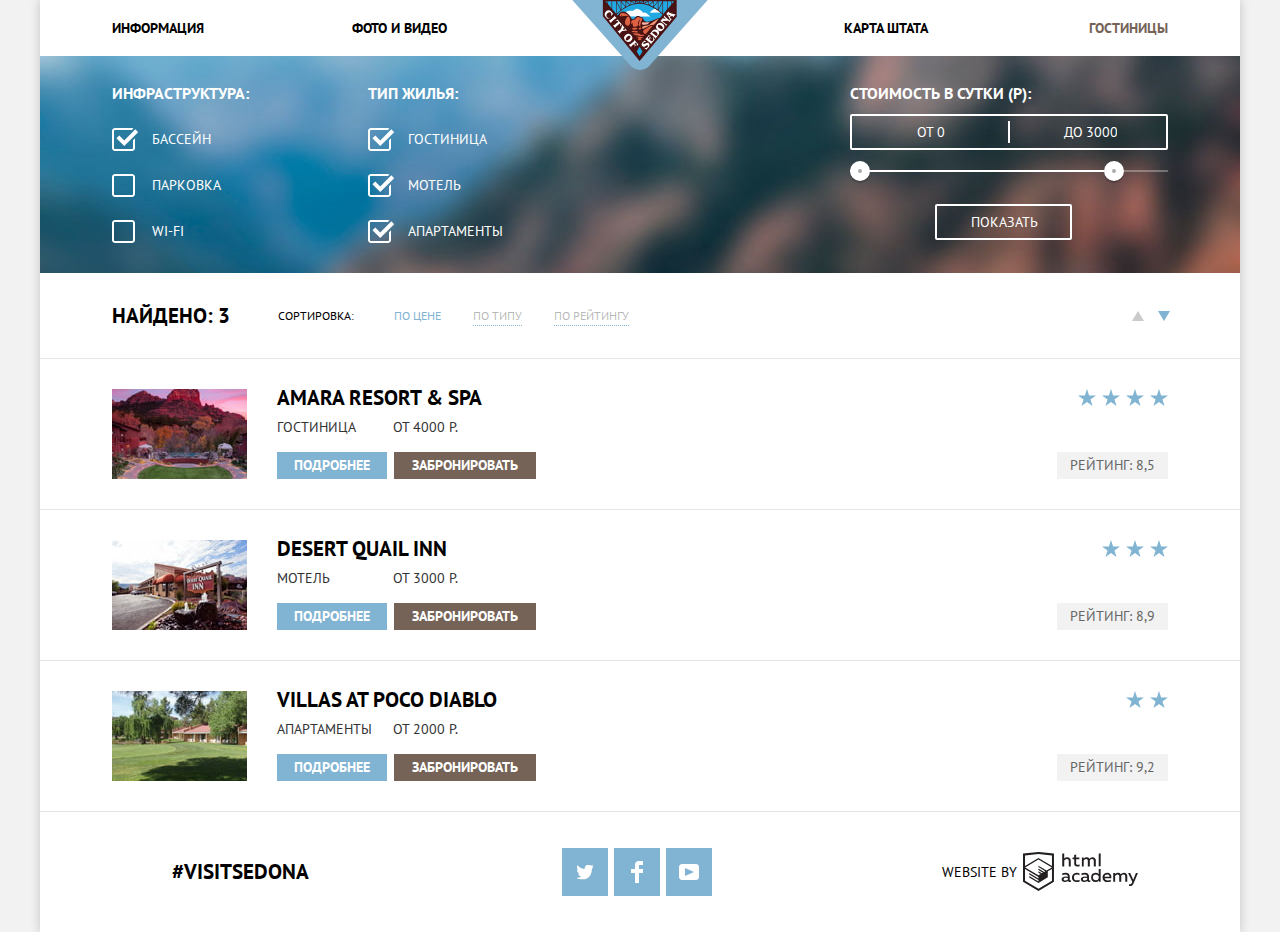
==== commit da449443: "добавляет правка для формы" ====
--- a/hotels.html
+++ b/hotels.html
@@ -54,11 +54,11 @@
 						<legend class="filters__title">Стоимость в сутки (Р):</legend>
 
 						<div class="filters__price-input">
-							<div class="price-wrapper">
+							<div class="filters__price-wrapper">
 								<label class="price-min" for="price-min">от </label>
 								<input type="text" name="price-min" id="price-min" value="0" pattern="^[ 0-9]+$">
 							</div>
-							<div class="price-wrapper">
+							<div class="filters__price-wrapper">
 								<label class="price-max" for="price-max">до </label>
 								<input type="text" name="price-max" id="price-max" value="3000" pattern="^[ 0-9]+$">
 							</div>
--- a/css/style-min.css
+++ b/css/style-min.css
@@ -1 +1 @@
-.features__title_white::before,.logo-main{-webkit-transform:translate(-50%);-ms-transform:translate(-50%);left:50%}.header-main,.navigation-main,main{background-color:#fff}.btn-search-form,a{text-decoration:none}.btn-form,.search-form input,.search-form-title b,body{font-family:'PT Sans',Arial,sans-serif;text-transform:uppercase}.btn-filter,.btn-form,.search-form input,.search-form-title b,body{text-transform:uppercase}body{position:relative;margin:0 auto;max-width:1200px;min-width:768px;font-weight:400;font-size:14px;line-height:26px;text-align:center;color:#000;-webkit-box-shadow:0 0 10px 0 rgba(0,0,0,.2);box-shadow:0 0 10px 0 rgba(0,0,0,.2);background-color:#f2f2f2}img{width:100%;height:auto}.visually-hidden:not(:focus):not(:active),input[type=checkbox].visually-hidden,input[type=radio].visually-hidden{position:absolute;width:1px;height:1px;margin:-1px;border:0;padding:0;white-space:nowrap;-webkit-clip-path:inset(100%);clip-path:inset(100%);clip:rect(0 0 0 0);overflow:hidden}.wrapper{margin:0 6%}.btn{cursor:pointer}.navigation-main{position:relative;color:#000}.logo-main{position:absolute;top:0;z-index:999;transform:translate(-50%)}.logo-main:focus{outline:dotted thin;outline:-webkit-focus-ring-color auto 5px}.logo-main img{width:138px;height:70px}.navigation-site{display:-webkit-box;display:-ms-flexbox;display:flex;-ms-flex-wrap:wrap;flex-wrap:wrap;-webkit-box-pack:start;-ms-flex-pack:start;justify-content:flex-start;-webkit-box-align:center;-ms-flex-align:center;align-items:center;margin:0;padding:0}.navigation-site li{padding:15px 0;width:20%;list-style:none}.navigation-site li:nth-child(4n-3){margin-left:6%}.navigation-site li:nth-child(4n+4){margin-right:6%}.navigation-site li:nth-child(4n+2){margin-right:auto}.navigation-site li:nth-child(4n+2),.navigation-site li:nth-child(4n-3){text-align:left}.navigation-site li:nth-child(4n+3),.navigation-site li:nth-child(4n+4){text-align:right}.navigation-site a{font-weight:700;color:#000}.navigation-site a:focus,.navigation-site a:hover{color:#81b3d2}.navigation-site a:active{color:#000;opacity:.3}.navigation-site_active a,.navigation-site_active a:active,.navigation-site_active a:hover{color:#766357;opacity:1}.features,.intro{color:#000;position:relative;z-index:20}.intro{padding-top:76px;padding-bottom:81px;background:url(../img/intro-border.png) 50% 100% no-repeat,url(../img/intro-bg.jpg) 0 21% no-repeat #b6d0e4;background-size:100%,cover}.intro img{display:block;margin:0 auto}.intro img:nth-child(2){margin-bottom:11px;width:188px;height:45px}.intro img:nth-child(3){margin-bottom:52px;width:256px;height:30px}.intro img:nth-child(4){margin-bottom:56px;width:458px;height:78px}.intro img:nth-child(5){width:296px;height:80px}.features{background-color:#fff}.features__head{padding-top:60px;padding-bottom:51px}.features__head h1{margin:0 0 26px;font-weight:700;font-size:21px;line-height:26px}.features__head p{margin:0;color:#333}.features__item{display:-webkit-box;display:-ms-flexbox;display:flex}.col-x1{width:33%}.col-x2{width:67%}.features__title{position:relative;padding-top:47px;padding-bottom:38px}.features__title h2{margin:0 0 24px;padding-left:25%;padding-right:25%;font-weight:700;font-size:21px;line-height:21px}.features__title p{margin:0 0 21px;padding-left:10%;padding-right:10%;font-weight:400;font-size:14px;line-height:21px}.features__title_blue{color:#fff;background-color:#81b3d2}.features__title_white{padding-top:161px;padding-bottom:61px;margin:0;-webkit-box-flex:1;-ms-flex-positive:1;flex-grow:1;color:#000;background-color:#fff}.features__title_white p{color:#333}.features__title_white::before{content:"";position:absolute;color:#fff;transform:translate(-50%)}.features__title_white:nth-child(1)::before{top:60px;width:75px;height:72px;background-color:#fff;background-image:url(../img/icon-features-2_1.svg);background-repeat:no-repeat;background-position:0 0}.features__title_white:nth-child(2)::before{top:61px;width:74px;height:70px;background-color:#fff;background-image:url(../img/icon-features-2_2.svg);background-repeat:no-repeat;background-position:0 0}.features__title_white:nth-child(3)::before{top:56px;width:64px;height:76px;background:url(../img/icon-features-2_3.svg) no-repeat #fff}.features__item_grey{color:#000;background-color:#eee}.features__title_grey{-webkit-box-flex:1;-ms-flex-positive:1;flex-grow:1;background-color:#eee;color:#333}.features__item:nth-child(2) .features__img{background:url(../img/features1.jpg) 0 54% no-repeat #b6d0e4;background-size:cover}.features__item:nth-child(4) .features__img{background:url(../img/features3.jpg) 0 53% no-repeat #b6d0e4;background-size:cover}.search-form-title{position:relative;margin:0;padding-top:50px;z-index:20;color:#000;background-color:#fff}.search-form-title b{display:block;margin:0 0 24px;font-weight:700;font-size:30px;line-height:36px}.search-form-title p{margin:0 0 47px;font-size:14px;line-height:24px;color:#333}.btn-search-form{display:block;margin:0 auto;padding:30px 0;width:568px;font-weight:700;font-size:21px;line-height:26px;color:#fff;text-align:center;background-color:#766357}.btn-search-form:focus,.btn-search-form:hover{background-color:#604e43}.btn-search-form:active{color:rgba(255,255,255,.3);background-color:#503e33}.search-form-container{position:relative;margin:0;padding:0}.search-form{position:absolute;top:0;left:50%;-webkit-transform:translate(-50%);-ms-transform:translate(-50%);transform:translate(-50%);width:568px;height:395px;-webkit-box-sizing:border-box;box-sizing:border-box;z-index:10;background-color:#fff;padding:55px}.search-form-hide{display:none}.search-form-show{display:block;-webkit-animation:bounce .6s;animation:bounce .6s}.search-form-error{-webkit-animation:shake .6s;animation:shake .6s}.search-form-wrapper{display:-webkit-box;display:-ms-flexbox;display:flex;-webkit-box-align:center;-ms-flex-align:center;align-items:center;margin-bottom:29px}.search-form fieldset{margin:0;padding:0;border:none}.search-form label{width:112px;font-weight:700;text-align:left}.search-form input{height:38px;-webkit-box-sizing:border-box;box-sizing:border-box;font-weight:700;font-size:14px;line-height:26px;text-align:left;background-color:#f2f2f2;border:none}.btn-form,.footer-hashtag{font-size:21px;line-height:26px;font-weight:700}.search-form input:hover{background-color:#ebebeb}.search-form input:focus{background-color:#fff;-webkit-box-shadow:0 0 0 2px #f2f2f2 inset;box-shadow:0 0 0 2px #f2f2f2 inset}.search-form .search-form__data{margin-bottom:1px}.search-form__input{position:relative;margin:0;padding:0}.search-form__data input{padding:4px 36px 4px 11px;display:inline-block;width:346px;vertical-align:top}.search-form__btn-calendar{position:absolute;top:2px;right:3px;width:34px;height:34px;background:url(../img/calendar.svg) 7px 6px no-repeat #f2f2f2;border:0}.search-form__btn-calendar:focus,.search-form__btn-calendar:hover{background:url(../img/calendar_hover.svg) 7px 6px no-repeat #f2f2f2}.search-form__btn-calendar:active{background:url(../img/calendar_active.svg) 7px 6px no-repeat #f2f2f2}.search-form input:hover+.search-form__btn-calendar{background-color:#ebebeb}.search-form input:focus+.search-form__btn-calendar{background-color:#fff}.search-form__passenger label:nth-child(3){margin-left:auto;width:64px}.search-form__passenger input{-webkit-box-sizing:border-box;box-sizing:border-box;padding:4px;width:38px;text-align:center}.search-form__passenger .search-form__input{display:-webkit-inline-box;display:-ms-inline-flexbox;display:inline-flex;-webkit-box-pack:center;-ms-flex-pack:center;justify-content:center;-webkit-box-align:start;-ms-flex-align:start;align-items:flex-start}.footer-container,.footer-socials{display:-webkit-box;display:-ms-flexbox;-webkit-box-direction:normal;-ms-flex-direction:row;-webkit-box-orient:horizontal}.search-form__btn-passenger{position:relative;width:38px;height:38px;border:0;background-color:#f2f2f2}.search-form__btn-passenger_less::before,.search-form__btn-passenger_more::before{content:"";position:absolute;width:11px;height:3px;top:50%;left:50%;-webkit-transform:translate(-50%,-50%);-ms-transform:translate(-50%,-50%);transform:translate(-50%,-50%);background-color:#a9a9a9}.search-form__btn-passenger_more::after,.socials-btn::before{top:50%;left:50%;-webkit-transform:translate(-50%,-50%);-ms-transform:translate(-50%,-50%);content:""}.search-form__btn-passenger_more::after{position:absolute;width:3px;height:11px;transform:translate(-50%,-50%);background-color:#a9a9a9}.search-form__btn-passenger_more:focus,.search-form__btn-passenger_more:hover{background-color:#ebebeb}.search-form__btn-passenger_more:focus::after,.search-form__btn-passenger_more:focus::before,.search-form__btn-passenger_more:hover::after,.search-form__btn-passenger_more:hover::before{background-color:#000}.search-form__btn-passenger_less:focus,.search-form__btn-passenger_less:hover{background-color:#ebebeb}.search-form__btn-passenger_less:focus::before,.search-form__btn-passenger_less:hover::before{background-color:#000}.btn-form,.search-form__btn-passenger_less:active::before,.search-form__btn-passenger_more:active::after,.search-form__btn-passenger_more:active::before{background-color:#81b3d2}.btn-form{padding:16px;margin-top:25px;width:100%;text-align:center;color:#fff;border:none}.btn-form:focus,.btn-form:hover{background-color:#669ec0}.btn-form:active{color:rgba(255,255,255,.3);background-color:#5496bd}.map-img{height:593px;width:100%;z-index:9;overflow:hidden;background-color:#f2f1ef;background-image:url(../img/map.jpg);background-repeat:no-repeat;background-position:50% 0;background-size:cover}.map-img iframe{height:593px;width:100%;border:none}.footer-main{position:relative}.footer-container{display:flex;flex-direction:row;-webkit-box-pack:center;-ms-flex-pack:center;justify-content:center;-webkit-box-align:center;-ms-flex-align:center;align-items:center;width:100%;height:120px;color:#000;background-color:#fff}.footer-index{position:absolute;bottom:0;background-color:rgba(254,254,254,.9)}.btn-more,.socials-btn{background-color:#81b3d2}.footer-main div{margin:0 auto;text-align:center}.footer-copyright p,.socials-btn{margin-right:6px}.footer-hashtag{width:33%;-webkit-box-flex:1;-ms-flex-positive:1;flex-grow:1}.footer-socials{display:flex;flex-direction:row;-webkit-box-pack:center;-ms-flex-pack:center;justify-content:center;-webkit-box-align:center;-ms-flex-align:center;align-items:center;width:33%;-webkit-box-flex:1;-ms-flex-positive:1;flex-grow:1}.filters form,.footer-copyright{display:-webkit-box;display:-ms-flexbox}.socials-btn{position:relative;width:46px;height:48px}.socials-btn:focus,.socials-btn:hover{background-color:#669ec0}.socials-btn:active{background-color:#5496bd}.socials-btn:active::before{opacity:.3}.socials-btn::before{position:absolute;transform:translate(-50%,-50%)}.socials-btn-tw::before{width:17px;height:15px;background-image:url(../img/icon-tw.svg)}.socials-btn-fb::before{width:12px;height:22px;background-image:url(../img/icon-fb.svg)}.socials-btn-yt::before{width:20px;height:16px;background-image:url(../img/icon-yt.svg)}.footer-copyright{display:flex;-webkit-box-orient:horizontal;-webkit-box-direction:normal;-ms-flex-direction:row;flex-direction:row;-webkit-box-pack:center;-ms-flex-pack:center;justify-content:center;-webkit-box-align:center;-ms-flex-align:center;align-items:center;width:33%;-webkit-box-flex:1;-ms-flex-positive:1;flex-grow:1}.filters .filters__price,.filters fieldset,.hotel__ratings,.hotels{-webkit-box-orient:vertical;-webkit-box-direction:normal}.footer-copyright a{position:relative;width:115px;height:41px}.footer-copyright a::before{content:"";position:absolute;top:0;left:0;width:115px;height:41px;background-image:url(../img/logo-htmlacademy.svg);background-repeat:no-repeat}.footer-copyright a:focus::before,.footer-copyright a:hover::before{background:url(../img/logo-htmlacademy_hover.svg) no-repeat}.footer-copyright a:active::before{background:url(../img/logo-htmlacademy_active.svg) no-repeat}.filters{padding:27px 0 9px;color:#fff;background:url(../img/filters-bg.jpg) 0 50% no-repeat #485359;background-size:cover}.filters form{display:flex}.filters fieldset{margin:0;padding:0;display:-webkit-box;display:-ms-flexbox;display:flex;-ms-flex-direction:column;flex-direction:column;text-align:left;border:none}.filters__title{margin-bottom:22px;font-size:16px;line-height:21px;font-weight:700}.filters .filters__infrastructure{width:150px;margin-right:10%}.filters .filters__type-hotel{width:150px}input[type=checkbox]+label{position:relative;margin-bottom:20px;padding-left:40px;display:block;cursor:pointer}input[type=checkbox]+label::before{content:"";position:absolute;top:2px;left:0;width:27px;height:23px;background-image:url(../img/checkbox-off.svg);background-repeat:no-repeat}input[type=checkbox]:checked+label::before{background-image:url(../img/checkbox-on.svg)}input[type=checkbox]:disabled+label::before{background-image:url(../img/checkbox-off_disabled.svg)}input[type=checkbox]:checked:disabled+label,input[type=checkbox]:disabled+label{color:#6a6a6a;cursor:auto}input[type=checkbox]:checked:disabled+label::before{background-image:url(../img/checkbox-on_disabled.svg)}input[type=checkbox]:focus+label{outline:dotted thin;outline:-webkit-focus-ring-color auto 5px}.filters .filters__price{margin-left:auto;display:-webkit-box;display:-ms-flexbox;display:flex;-ms-flex-direction:column;flex-direction:column;max-width:318px;min-width:222px;width:31%}.filters__price .filters__title{margin-bottom:10px}.filters__price-input{position:relative;margin-bottom:20px;display:-webkit-box;display:-ms-flexbox;display:flex;-webkit-box-pack:justify;-ms-flex-pack:justify;justify-content:space-between;-webkit-box-align:center;-ms-flex-align:center;align-items:center;border:2px solid #fff;border-radius:2px}.price-wrapper,.sorting .wrapper{display:-webkit-box;display:-ms-flexbox}.price-wrapper{display:flex;-webkit-box-pack:center;-ms-flex-pack:center;justify-content:center;-webkit-box-align:center;-ms-flex-align:center;align-items:center;-webkit-box-flex:1;-ms-flex-positive:1;flex-grow:1}.filters__price-input label{margin-bottom:0;margin-right:1px;margin-left:auto;cursor:pointer}.filters__price-input::before{content:"";position:absolute;top:50%;left:50%;width:2px;height:22px;background-color:#fff;-webkit-transform:translate(-50%,-50%);-ms-transform:translate(-50%,-50%);transform:translate(-50%,-50%)}.filters__price-input input{padding:3px;margin-right:auto;width:38px;height:26px;color:inherit;font:inherit;background:0 0;border:none}.filter__range{position:relative}.filter__range .filter__range-scale{height:2px;background:rgba(255,255,255,.3)}.filter__range .filter__range-bar{width:80%;height:2px;background:#fff}.filter__range-toggle{position:absolute;top:-9px;width:4px;height:4px;background:#ababab;border:8px solid #fff;border-radius:50%;-webkit-box-shadow:0 2px 1px 0 rgba(0,1,1,.2);box-shadow:0 2px 1px 0 rgba(0,1,1,.2);cursor:pointer}.filter__range-toggle:hover{background:#1c4f80}.filter__range-toggle_min{left:0}.filter__range-toggle_max{left:80%}.btn-filter{padding:5px 32px;display:block;font-family:'PT Sans',Arial,sans-serif;font-weight:400;font-size:14px;line-height:21px;color:#fff;background-color:transparent;border:2px solid #fff;border-radius:2px;margin:32px 30% 0 27%}.hotels,.sorting{background-color:#fff}.btn-filter:focus,.btn-filter:hover{color:#000;background-color:#fff}.sorting{padding-top:30px;padding-bottom:29px;color:#000;border-bottom:1px solid #e5e5e5}.sorting .wrapper{display:flex;-webkit-box-align:center;-ms-flex-align:center;align-items:center}.hotels,.sorting__filters{display:-webkit-box;display:-ms-flexbox}.sorting h2{margin:0 48px 0 0;font-weight:700;font-size:21px;line-height:26px}.btn-sort,.sorting__filters h3{font-size:12px;line-height:18px}.sorting__filters{display:flex;-webkit-box-align:center;-ms-flex-align:center;align-items:center}.sorting__filters h3{margin:0 40px 0 0;font-weight:400}.btn-sort{margin-right:32px;border-bottom:1px dotted #81b3d2;color:rgba(0,0,0,.3)}.btn-sort:focus,.btn-sort:hover{color:#81b3d2}.btn-sort:active{color:#000;border-color:transparent}.btn-sort_active{color:#81b3d2;border-color:transparent}.sorting__dir{margin-left:auto}.btn-sort-dir{position:relative;margin-right:12px;margin-top:-5px;display:inline-block;width:10px;height:11px;vertical-align:middle}.btn-sort-dir:nth-child(2){margin-right:0}.btn-sort-dir::before{content:"";position:absolute;bottom:0;left:0;width:0;height:0;border:6px solid #cacaca;border-top-width:0;border-bottom-width:10px;border-color:#cacaca transparent}.btn-sort-dir:last-child::before{border-top-width:10px;border-bottom-width:0}.btn-sort-dir:focus::before,.btn-sort-dir:hover::before{border-color:#000 transparent}.btn-sort-dir:active::before,.btn-sort-dir_active::before{border-color:#81b3d2 transparent}.hotels{display:flex;-ms-flex-direction:column;flex-direction:column;text-align:left}.hotel__ratings,.hotels__item .wrapper,.hotels__type-price{display:-webkit-box;display:-ms-flexbox}.hotels__item{padding-top:25px;padding-bottom:30px;border-bottom:1px solid #e5e5e5}.hotels__item .wrapper{display:flex;-webkit-box-align:center;-ms-flex-align:center;align-items:center}.hotels__item img{margin-top:5px;margin-right:30px;width:135px;height:90px}.hotels__name{margin:0 0 6px;font-weight:700;font-size:21px;line-height:26px}.hotels__name a{color:#000}.hotels__name a:focus,.hotels__name a:hover{color:#81b3d2}.hotels__name a:active{color:#000;opacity:.3}.hotels__type-price{margin:0;display:flex;font-weight:400;font-size:14px;line-height:21px;color:#333}.btn-more,.btn-reservation{margin-top:14px;margin-right:3px;display:inline-block;font-weight:700;vertical-align:top;padding:3px;text-align:center;font-size:14px;line-height:21px}.hotels__type-price span{width:116px}.btn-more{width:104px;color:#fff}.btn-more:active,.btn-more:focus,.btn-more:hover{background-color:#669ec0}.btn-more:active{color:rgba(255,255,255,.3)}.btn-reservation{width:136px;color:#fff;background-color:#766357}.btn-reservation:focus,.btn-reservation:hover{background-color:#604e43}.btn-reservation:active{color:rgba(255,255,255,.3);background-color:#503e33}.hotel__ratings{margin-top:5px;margin-left:auto;-ms-flex-item-align:stretch;align-self:stretch;display:flex;-ms-flex-direction:column;flex-direction:column;-webkit-box-pack:justify;-ms-flex-pack:justify;justify-content:space-between;-webkit-box-align:end;-ms-flex-align:end;align-items:flex-end}.hotel__stars{margin:0;display:-webkit-box;display:-ms-flexbox;display:flex;-webkit-box-pack:end;-ms-flex-pack:end;justify-content:flex-end}.hotel__stars span{margin-right:6px;display:inline-block;vertical-align:top;width:18px;height:17px;background-image:url(../img/star.svg);background-repeat:no-repeat}.hotel__stars span:last-child{margin:0}.hotel__rating{margin:0;padding:3px;width:105px;text-align:center;font-size:14px;line-height:21px;color:#666;background-color:#f2f2f2}@-webkit-keyframes bounce{0%{-webkit-transform:translate(-50%,-100%);transform:translate(-50%,-100%)}70%{-webkit-transform:translate(-50%,30px);transform:translate(-50%,30px)}90%{-webkit-transform:translate(-50%,-10px);transform:translate(-50%,-10px)}100%{-webkit-transform:translate(-50%,0);transform:translate(-50%,0)}}@keyframes bounce{0%{-webkit-transform:translate(-50%,-100%);transform:translate(-50%,-100%)}70%{-webkit-transform:translate(-50%,30px);transform:translate(-50%,30px)}90%{-webkit-transform:translate(-50%,-10px);transform:translate(-50%,-10px)}100%{-webkit-transform:translate(-50%,0);transform:translate(-50%,0)}}@-webkit-keyframes shake{0%,100%{-webkit-transform:translate(-50%,0);transform:translate(-50%,0)}10%,30%,50%,70%,90%{-webkit-transform:translate(-52%,0);transform:translate(-52%,0)}20%,40%,60%,80%{-webkit-transform:translate(-48%,0);transform:translate(-48%,0)}}@keyframes shake{0%,100%{-webkit-transform:translate(-50%,0);transform:translate(-50%,0)}10%,30%,50%,70%,90%{-webkit-transform:translate(-52%,0);transform:translate(-52%,0)}20%,40%,60%,80%{-webkit-transform:translate(-48%,0);transform:translate(-48%,0)}}+.features__title_white::before,.logo-main{-webkit-transform:translate(-50%);-ms-transform:translate(-50%);left:50%}.header-main,.navigation-main,main{background-color:#fff}.btn-search-form,a{text-decoration:none}.btn-form,.search-form input,.search-form-title b,body{font-family:'PT Sans',Arial,sans-serif;text-transform:uppercase}.btn-filter,.btn-form,.search-form input,.search-form-title b,body{text-transform:uppercase}body{position:relative;margin:0 auto;max-width:1200px;min-width:768px;font-weight:400;font-size:14px;line-height:26px;text-align:center;color:#000;-webkit-box-shadow:0 0 10px 0 rgba(0,0,0,.2);box-shadow:0 0 10px 0 rgba(0,0,0,.2);background-color:#f2f2f2}img{width:100%;height:auto}.visually-hidden:not(:focus):not(:active),input[type=checkbox].visually-hidden,input[type=radio].visually-hidden{position:absolute;width:1px;height:1px;margin:-1px;border:0;padding:0;white-space:nowrap;-webkit-clip-path:inset(100%);clip-path:inset(100%);clip:rect(0 0 0 0);overflow:hidden}.wrapper{margin:0 6%}.btn{cursor:pointer}.navigation-main{position:relative;color:#000}.logo-main{position:absolute;top:0;z-index:999;transform:translate(-50%)}.logo-main:focus{outline:dotted thin;outline:-webkit-focus-ring-color auto 5px}.logo-main img{width:138px;height:70px}.navigation-site{display:-webkit-box;display:-ms-flexbox;display:flex;-ms-flex-wrap:wrap;flex-wrap:wrap;-webkit-box-pack:start;-ms-flex-pack:start;justify-content:flex-start;-webkit-box-align:center;-ms-flex-align:center;align-items:center;margin:0;padding:0}.navigation-site li{padding:15px 0;width:20%;list-style:none}.navigation-site li:nth-child(4n-3){margin-left:6%}.navigation-site li:nth-child(4n+4){margin-right:6%}.navigation-site li:nth-child(4n+2){margin-right:auto}.navigation-site li:nth-child(4n+2),.navigation-site li:nth-child(4n-3){text-align:left}.navigation-site li:nth-child(4n+3),.navigation-site li:nth-child(4n+4){text-align:right}.navigation-site a{font-weight:700;color:#000}.navigation-site a:focus,.navigation-site a:hover{color:#81b3d2}.navigation-site a:active{color:#000;opacity:.3}.navigation-site_active a,.navigation-site_active a:active,.navigation-site_active a:hover{color:#766357;opacity:1}.features,.intro{color:#000;position:relative;z-index:20}.intro{padding-top:76px;padding-bottom:81px;background:url(../img/intro-border.png) 50% 100% no-repeat,url(../img/intro-bg.jpg) 0 21% no-repeat #b6d0e4;background-size:100%,cover}.intro img{display:block;margin:0 auto}.intro img:nth-child(2){margin-bottom:11px;width:188px;height:45px}.intro img:nth-child(3){margin-bottom:52px;width:256px;height:30px}.intro img:nth-child(4){margin-bottom:56px;width:458px;height:78px}.intro img:nth-child(5){width:296px;height:80px}.features{background-color:#fff}.features__head{padding-top:60px;padding-bottom:51px}.features__head h1{margin:0 0 26px;font-weight:700;font-size:21px;line-height:26px}.features__head p{margin:0;color:#333}.features__item{display:-webkit-box;display:-ms-flexbox;display:flex}.col-x1{width:33%}.col-x2{width:67%}.features__title{position:relative;padding-top:47px;padding-bottom:38px}.features__title h2{margin:0 0 24px;padding-left:25%;padding-right:25%;font-weight:700;font-size:21px;line-height:21px}.features__title p{margin:0 0 21px;padding-left:10%;padding-right:10%;font-weight:400;font-size:14px;line-height:21px}.features__title_blue{color:#fff;background-color:#81b3d2}.features__title_white{padding-top:161px;padding-bottom:61px;margin:0;-webkit-box-flex:1;-ms-flex-positive:1;flex-grow:1;color:#000;background-color:#fff}.features__title_white p{color:#333}.features__title_white::before{content:"";position:absolute;color:#fff;transform:translate(-50%)}.features__title_white:nth-child(1)::before{top:60px;width:75px;height:72px;background-color:#fff;background-image:url(../img/icon-features-2_1.svg);background-repeat:no-repeat;background-position:0 0}.features__title_white:nth-child(2)::before{top:61px;width:74px;height:70px;background-color:#fff;background-image:url(../img/icon-features-2_2.svg);background-repeat:no-repeat;background-position:0 0}.features__title_white:nth-child(3)::before{top:56px;width:64px;height:76px;background:url(../img/icon-features-2_3.svg) no-repeat #fff}.features__item_grey{color:#000;background-color:#eee}.features__title_grey{-webkit-box-flex:1;-ms-flex-positive:1;flex-grow:1;background-color:#eee;color:#333}.features__item:nth-child(2) .features__img{background:url(../img/features1.jpg) 0 54% no-repeat #b6d0e4;background-size:cover}.features__item:nth-child(4) .features__img{background:url(../img/features3.jpg) 0 53% no-repeat #b6d0e4;background-size:cover}.search-form-title{position:relative;margin:0;padding-top:50px;z-index:20;color:#000;background-color:#fff}.search-form-title b{display:block;margin:0 0 24px;font-weight:700;font-size:30px;line-height:36px}.search-form-title p{margin:0 0 47px;font-size:14px;line-height:24px;color:#333}.btn-search-form{display:block;margin:0 auto;padding:30px 0;width:568px;font-weight:700;font-size:21px;line-height:26px;color:#fff;text-align:center;background-color:#766357}.btn-search-form:focus,.btn-search-form:hover{background-color:#604e43}.btn-search-form:active{color:rgba(255,255,255,.3);background-color:#503e33}.search-form-container{position:relative;margin:0;padding:0}.search-form{position:absolute;top:0;left:50%;-webkit-transform:translate(-50%);-ms-transform:translate(-50%);transform:translate(-50%);width:568px;height:395px;-webkit-box-sizing:border-box;box-sizing:border-box;z-index:10;background-color:#fff;padding:55px}.search-form-hide{display:none}.search-form-show{display:block;-webkit-animation:bounce .6s;animation:bounce .6s}.search-form-error{-webkit-animation:shake .6s;animation:shake .6s}.search-form-wrapper{display:-webkit-box;display:-ms-flexbox;display:flex;-webkit-box-align:center;-ms-flex-align:center;align-items:center;margin-bottom:29px}.search-form fieldset{margin:0;padding:0;border:none}.search-form label{width:112px;font-weight:700;text-align:left}.search-form input{height:38px;-webkit-box-sizing:border-box;box-sizing:border-box;font-weight:700;font-size:14px;line-height:26px;text-align:left;background-color:#f2f2f2;border:none}.btn-form,.footer-hashtag{font-size:21px;line-height:26px;font-weight:700}.search-form input:hover{background-color:#ebebeb}.search-form input:focus{background-color:#fff;-webkit-box-shadow:0 0 0 2px #f2f2f2 inset;box-shadow:0 0 0 2px #f2f2f2 inset}.search-form .search-form__data{margin-bottom:1px}.search-form__input{position:relative;margin:0;padding:0}.search-form__data input{padding:4px 36px 4px 11px;display:inline-block;width:346px;vertical-align:top}.search-form__btn-calendar{position:absolute;top:2px;right:3px;width:34px;height:34px;background:url(../img/calendar.svg) 7px 6px no-repeat #f2f2f2;border:0}.search-form__btn-calendar:focus,.search-form__btn-calendar:hover{background:url(../img/calendar_hover.svg) 7px 6px no-repeat #f2f2f2}.search-form__btn-calendar:active{background:url(../img/calendar_active.svg) 7px 6px no-repeat #f2f2f2}.search-form input:hover+.search-form__btn-calendar{background-color:#ebebeb}.search-form input:focus+.search-form__btn-calendar{background-color:#fff}.search-form__passenger label:nth-child(3){margin-left:auto;width:64px}.search-form__passenger input{-webkit-box-sizing:border-box;box-sizing:border-box;padding:4px;width:38px;text-align:center}.search-form__passenger .search-form__input{display:-webkit-inline-box;display:-ms-inline-flexbox;display:inline-flex;-webkit-box-pack:center;-ms-flex-pack:center;justify-content:center;-webkit-box-align:start;-ms-flex-align:start;align-items:flex-start}.footer-container,.footer-socials{display:-webkit-box;display:-ms-flexbox;-webkit-box-direction:normal;-ms-flex-direction:row;-webkit-box-orient:horizontal}.search-form__btn-passenger{position:relative;width:38px;height:38px;border:0;background-color:#f2f2f2}.search-form__btn-passenger_less::before,.search-form__btn-passenger_more::before{content:"";position:absolute;width:11px;height:3px;top:50%;left:50%;-webkit-transform:translate(-50%,-50%);-ms-transform:translate(-50%,-50%);transform:translate(-50%,-50%);background-color:#a9a9a9}.search-form__btn-passenger_more::after,.socials-btn::before{top:50%;left:50%;-webkit-transform:translate(-50%,-50%);-ms-transform:translate(-50%,-50%);content:""}.search-form__btn-passenger_more::after{position:absolute;width:3px;height:11px;transform:translate(-50%,-50%);background-color:#a9a9a9}.search-form__btn-passenger_more:focus,.search-form__btn-passenger_more:hover{background-color:#ebebeb}.search-form__btn-passenger_more:focus::after,.search-form__btn-passenger_more:focus::before,.search-form__btn-passenger_more:hover::after,.search-form__btn-passenger_more:hover::before{background-color:#000}.search-form__btn-passenger_less:focus,.search-form__btn-passenger_less:hover{background-color:#ebebeb}.search-form__btn-passenger_less:focus::before,.search-form__btn-passenger_less:hover::before{background-color:#000}.btn-form,.search-form__btn-passenger_less:active::before,.search-form__btn-passenger_more:active::after,.search-form__btn-passenger_more:active::before{background-color:#81b3d2}.btn-form{padding:16px;margin-top:25px;width:100%;text-align:center;color:#fff;border:none}.btn-form:focus,.btn-form:hover{background-color:#669ec0}.btn-form:active{color:rgba(255,255,255,.3);background-color:#5496bd}.map-img{height:593px;width:100%;z-index:9;overflow:hidden;background-color:#f2f1ef;background-image:url(../img/map.jpg);background-repeat:no-repeat;background-position:50% 0;background-size:cover}.map-img iframe{height:593px;width:100%;border:none}.footer-main{position:relative}.footer-container{display:flex;flex-direction:row;-webkit-box-pack:center;-ms-flex-pack:center;justify-content:center;-webkit-box-align:center;-ms-flex-align:center;align-items:center;width:100%;height:120px;color:#000;background-color:#fff}.footer-index{position:absolute;bottom:0;background-color:rgba(254,254,254,.9)}.btn-more,.socials-btn{background-color:#81b3d2}.footer-main div{margin:0 auto;text-align:center}.footer-copyright p,.socials-btn{margin-right:6px}.footer-hashtag{width:33%;-webkit-box-flex:1;-ms-flex-positive:1;flex-grow:1}.footer-socials{display:flex;flex-direction:row;-webkit-box-pack:center;-ms-flex-pack:center;justify-content:center;-webkit-box-align:center;-ms-flex-align:center;align-items:center;width:33%;-webkit-box-flex:1;-ms-flex-positive:1;flex-grow:1}.filters form,.footer-copyright{display:-webkit-box;display:-ms-flexbox}.socials-btn{position:relative;width:46px;height:48px}.socials-btn:focus,.socials-btn:hover{background-color:#669ec0}.socials-btn:active{background-color:#5496bd}.socials-btn:active::before{opacity:.3}.socials-btn::before{position:absolute;transform:translate(-50%,-50%)}.socials-btn-tw::before{width:17px;height:15px;background-image:url(../img/icon-tw.svg)}.socials-btn-fb::before{width:12px;height:22px;background-image:url(../img/icon-fb.svg)}.socials-btn-yt::before{width:20px;height:16px;background-image:url(../img/icon-yt.svg)}.footer-copyright{display:flex;-webkit-box-orient:horizontal;-webkit-box-direction:normal;-ms-flex-direction:row;flex-direction:row;-webkit-box-pack:center;-ms-flex-pack:center;justify-content:center;-webkit-box-align:center;-ms-flex-align:center;align-items:center;width:33%;-webkit-box-flex:1;-ms-flex-positive:1;flex-grow:1}.filters .filters__price,.filters fieldset,.hotel__ratings,.hotels{-webkit-box-orient:vertical;-webkit-box-direction:normal}.footer-copyright a{position:relative;width:115px;height:41px}.footer-copyright a::before{content:"";position:absolute;top:0;left:0;width:115px;height:41px;background-image:url(../img/logo-htmlacademy.svg);background-repeat:no-repeat}.footer-copyright a:focus::before,.footer-copyright a:hover::before{background:url(../img/logo-htmlacademy_hover.svg) no-repeat}.footer-copyright a:active::before{background:url(../img/logo-htmlacademy_active.svg) no-repeat}.filters{padding:27px 0 9px;color:#fff;background:url(../img/filters-bg.jpg) 0 50% no-repeat #485359;background-size:cover}.filters form{display:flex}.filters fieldset{margin:0;padding:0;display:-webkit-box;display:-ms-flexbox;display:flex;-ms-flex-direction:column;flex-direction:column;text-align:left;border:none}.filters__title{margin-bottom:22px;font-size:16px;line-height:21px;font-weight:700}.filters .filters__infrastructure{width:150px;margin-right:10%}.filters .filters__type-hotel{width:150px}input[type=checkbox]+label{position:relative;margin-bottom:20px;padding-left:40px;display:block;cursor:pointer}input[type=checkbox]+label::before{content:"";position:absolute;top:2px;left:0;width:27px;height:23px;background-image:url(../img/checkbox-off.svg);background-repeat:no-repeat}input[type=checkbox]:checked+label::before{background-image:url(../img/checkbox-on.svg)}input[type=checkbox]:disabled+label::before{background-image:url(../img/checkbox-off_disabled.svg)}input[type=checkbox]:checked:disabled+label,input[type=checkbox]:disabled+label{color:#6a6a6a;cursor:auto}input[type=checkbox]:checked:disabled+label::before{background-image:url(../img/checkbox-on_disabled.svg)}input[type=checkbox]:focus+label{outline:dotted thin;outline:-webkit-focus-ring-color auto 5px}.filters .filters__price{margin-left:auto;display:-webkit-box;display:-ms-flexbox;display:flex;-ms-flex-direction:column;flex-direction:column;max-width:318px;min-width:222px;width:31%}.filters__price .filters__title{margin-bottom:10px}.filters__price-input{position:relative;margin-bottom:20px;display:-webkit-box;display:-ms-flexbox;display:flex;-webkit-box-align:center;-ms-flex-align:center;align-items:center;-webkit-box-pack:center;-ms-flex-pack:center;justify-content:center;height:32px;border:2px solid #fff;border-radius:2px;font-size:14px;line-height:21px}.filters__price-wrapper,.sorting .wrapper{display:-webkit-box;display:-ms-flexbox;-webkit-box-align:center}.filters__price-wrapper{display:flex;-ms-flex-align:center;align-items:center;-webkit-box-pack:center;-ms-flex-pack:center;justify-content:center;width:50%}.filters__price-input label{padding-top:3px;padding-bottom:3px;display:inline-block;color:inherit;font:inherit}.filters__price-input .price-min{padding-left:27px}.filters__price-input .price-max{padding-left:9px}.filters__price-input::before{content:"";position:absolute;top:50%;left:50%;width:2px;height:22px;background-color:#fff;-webkit-transform:translate(-50%,-50%);-ms-transform:translate(-50%,-50%);transform:translate(-50%,-50%)}.filters__price-input input{padding:3px;margin:0;display:inline-block;-webkit-box-sizing:border-box;box-sizing:border-box;width:37px;height:27px;color:inherit;font:inherit;vertical-align:top;background:0 0;border:none}.filter__range{position:relative}.filter__range .filter__range-scale{height:2px;background:rgba(255,255,255,.3)}.filter__range .filter__range-bar{width:80%;height:2px;background:#fff}.filter__range-toggle{position:absolute;top:-9px;width:4px;height:4px;background:#ababab;border:8px solid #fff;border-radius:50%;-webkit-box-shadow:0 2px 1px 0 rgba(0,1,1,.2);box-shadow:0 2px 1px 0 rgba(0,1,1,.2);cursor:pointer}.filter__range-toggle:hover{background:#1c4f80}.filter__range-toggle_min{left:0}.filter__range-toggle_max{left:80%}.btn-filter{display:block;font-family:'PT Sans',Arial,sans-serif;font-weight:400;font-size:14px;line-height:21px;color:#fff;background-color:transparent;border:2px solid #fff;border-radius:2px;margin:32px 96px 0 85px;padding:6px 34px 5px}.hotels,.sorting{background-color:#fff}.btn-filter:focus,.btn-filter:hover{color:#000;background-color:#fff}.sorting{padding-top:30px;padding-bottom:29px;color:#000;border-bottom:1px solid #e5e5e5}.sorting .wrapper{display:flex;-ms-flex-align:center;align-items:center}.hotels,.sorting__filters{display:-webkit-box;display:-ms-flexbox}.sorting h2{margin:0 48px 0 0;font-weight:700;font-size:21px;line-height:26px}.btn-sort,.sorting__filters h3{font-size:12px;line-height:18px}.sorting__filters{display:flex;-webkit-box-align:center;-ms-flex-align:center;align-items:center}.sorting__filters h3{margin:0 40px 0 0;font-weight:400}.btn-sort{margin-right:32px;border-bottom:1px dotted #81b3d2;color:rgba(0,0,0,.3)}.btn-sort:focus,.btn-sort:hover{color:#81b3d2}.btn-sort:active{color:#000;border-color:transparent}.btn-sort_active{color:#81b3d2;border-color:transparent}.sorting__dir{margin-left:auto}.btn-sort-dir{position:relative;margin-right:12px;margin-top:-5px;display:inline-block;width:10px;height:11px;vertical-align:middle}.btn-sort-dir:nth-child(2){margin-right:0}.btn-sort-dir::before{content:"";position:absolute;bottom:0;left:0;width:0;height:0;border:6px solid #cacaca;border-top-width:0;border-bottom-width:10px;border-color:#cacaca transparent}.btn-sort-dir:last-child::before{border-top-width:10px;border-bottom-width:0}.btn-sort-dir:focus::before,.btn-sort-dir:hover::before{border-color:#000 transparent}.btn-sort-dir:active::before,.btn-sort-dir_active::before{border-color:#81b3d2 transparent}.hotels{display:flex;-ms-flex-direction:column;flex-direction:column;text-align:left}.hotel__ratings,.hotels__item .wrapper,.hotels__type-price{display:-webkit-box;display:-ms-flexbox}.hotels__item{padding-top:25px;padding-bottom:30px;border-bottom:1px solid #e5e5e5}.hotels__item .wrapper{display:flex;-webkit-box-align:center;-ms-flex-align:center;align-items:center}.hotels__item img{margin-top:5px;margin-right:30px;width:135px;height:90px}.hotels__name{margin:0 0 6px;font-weight:700;font-size:21px;line-height:26px}.hotels__name a{color:#000}.hotels__name a:focus,.hotels__name a:hover{color:#81b3d2}.hotels__name a:active{color:#000;opacity:.3}.hotels__type-price{margin:0;display:flex;font-weight:400;font-size:14px;line-height:21px;color:#333}.btn-more,.btn-reservation{margin-top:14px;margin-right:3px;display:inline-block;font-weight:700;vertical-align:top;padding:3px;text-align:center;font-size:14px;line-height:21px}.hotels__type-price span{width:116px}.btn-more{width:104px;color:#fff}.btn-more:active,.btn-more:focus,.btn-more:hover{background-color:#669ec0}.btn-more:active{color:rgba(255,255,255,.3)}.btn-reservation{width:136px;color:#fff;background-color:#766357}.btn-reservation:focus,.btn-reservation:hover{background-color:#604e43}.btn-reservation:active{color:rgba(255,255,255,.3);background-color:#503e33}.hotel__ratings{margin-top:5px;margin-left:auto;-ms-flex-item-align:stretch;align-self:stretch;display:flex;-ms-flex-direction:column;flex-direction:column;-webkit-box-pack:justify;-ms-flex-pack:justify;justify-content:space-between;-webkit-box-align:end;-ms-flex-align:end;align-items:flex-end}.hotel__stars{margin:0;display:-webkit-box;display:-ms-flexbox;display:flex;-webkit-box-pack:end;-ms-flex-pack:end;justify-content:flex-end}.hotel__stars span{margin-right:6px;display:inline-block;vertical-align:top;width:18px;height:17px;background-image:url(../img/star.svg);background-repeat:no-repeat}.hotel__stars span:last-child{margin:0}.hotel__rating{margin:0;padding:3px;width:105px;text-align:center;font-size:14px;line-height:21px;color:#666;background-color:#f2f2f2}@-webkit-keyframes bounce{0%{-webkit-transform:translate(-50%,-100%);transform:translate(-50%,-100%)}70%{-webkit-transform:translate(-50%,30px);transform:translate(-50%,30px)}90%{-webkit-transform:translate(-50%,-10px);transform:translate(-50%,-10px)}100%{-webkit-transform:translate(-50%,0);transform:translate(-50%,0)}}@keyframes bounce{0%{-webkit-transform:translate(-50%,-100%);transform:translate(-50%,-100%)}70%{-webkit-transform:translate(-50%,30px);transform:translate(-50%,30px)}90%{-webkit-transform:translate(-50%,-10px);transform:translate(-50%,-10px)}100%{-webkit-transform:translate(-50%,0);transform:translate(-50%,0)}}@-webkit-keyframes shake{0%,100%{-webkit-transform:translate(-50%,0);transform:translate(-50%,0)}10%,30%,50%,70%,90%{-webkit-transform:translate(-52%,0);transform:translate(-52%,0)}20%,40%,60%,80%{-webkit-transform:translate(-48%,0);transform:translate(-48%,0)}}@keyframes shake{0%,100%{-webkit-transform:translate(-50%,0);transform:translate(-50%,0)}10%,30%,50%,70%,90%{-webkit-transform:translate(-52%,0);transform:translate(-52%,0)}20%,40%,60%,80%{-webkit-transform:translate(-48%,0);transform:translate(-48%,0)}}